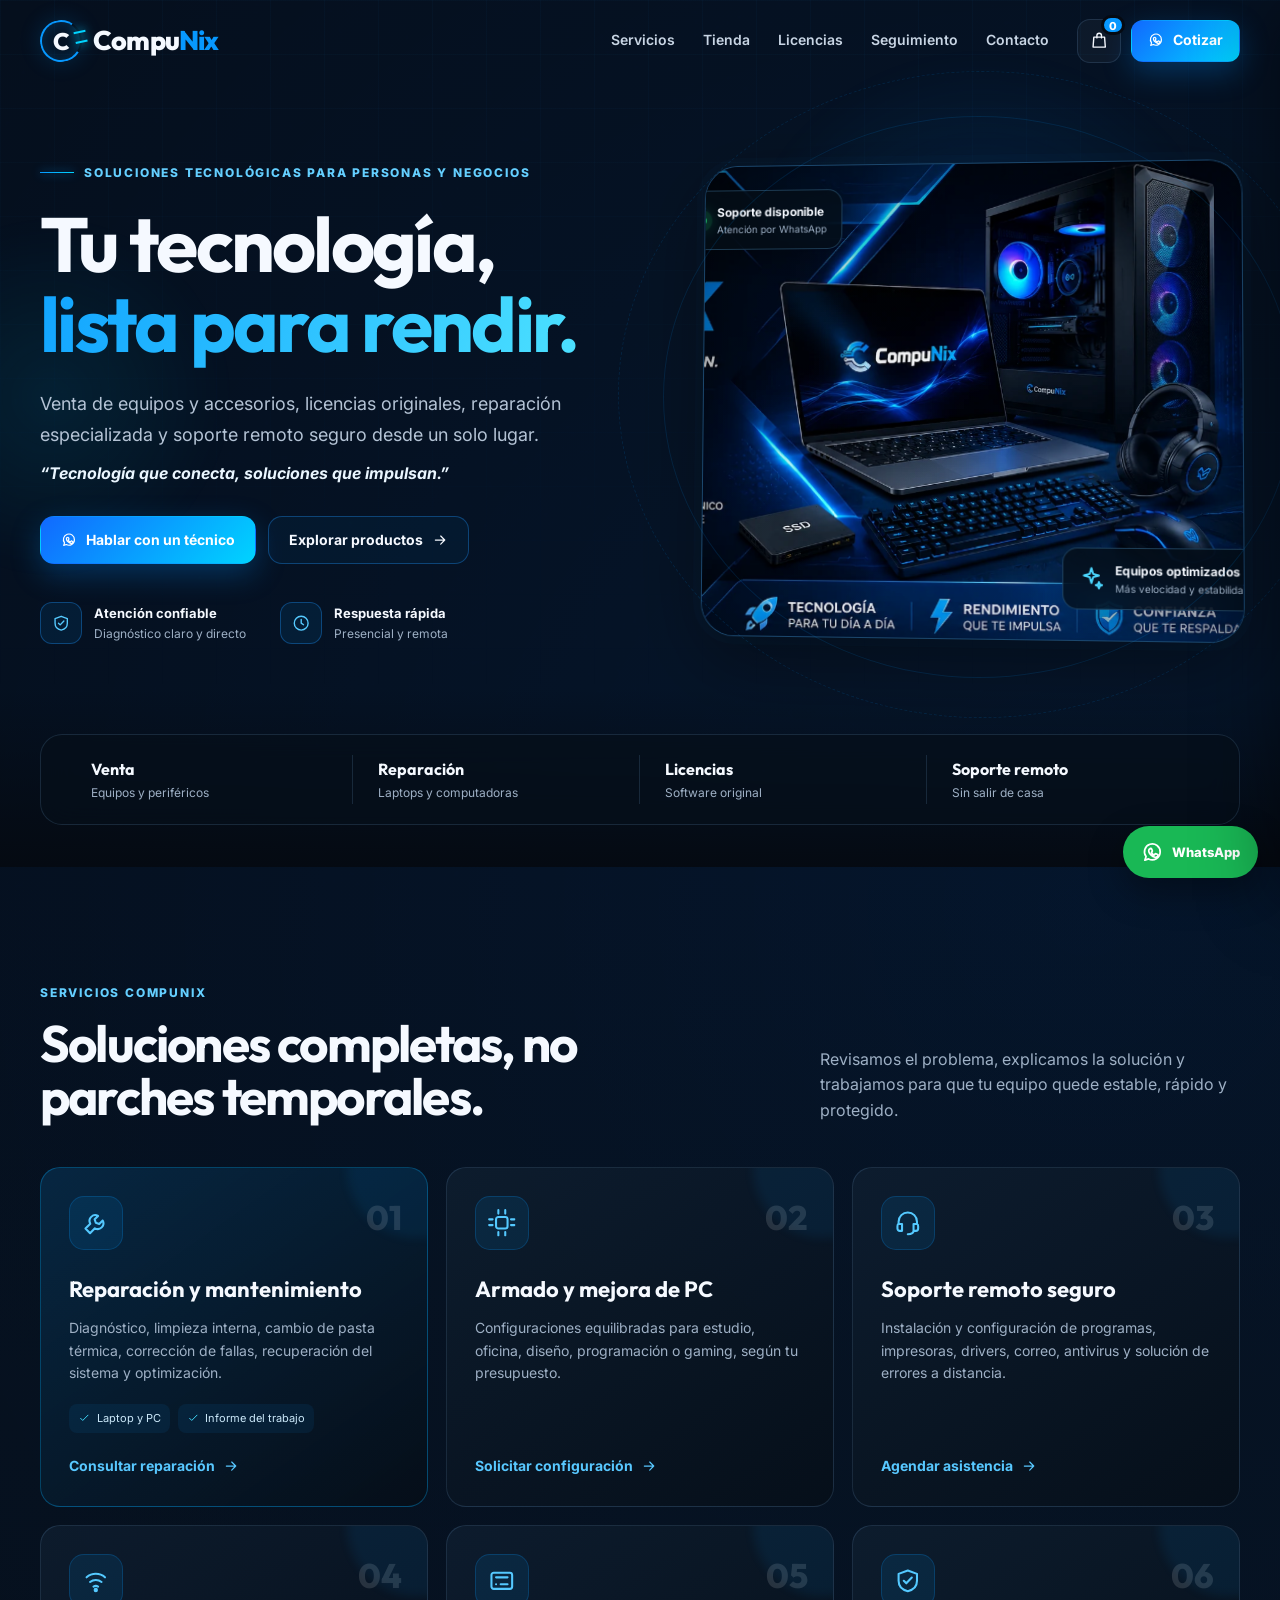
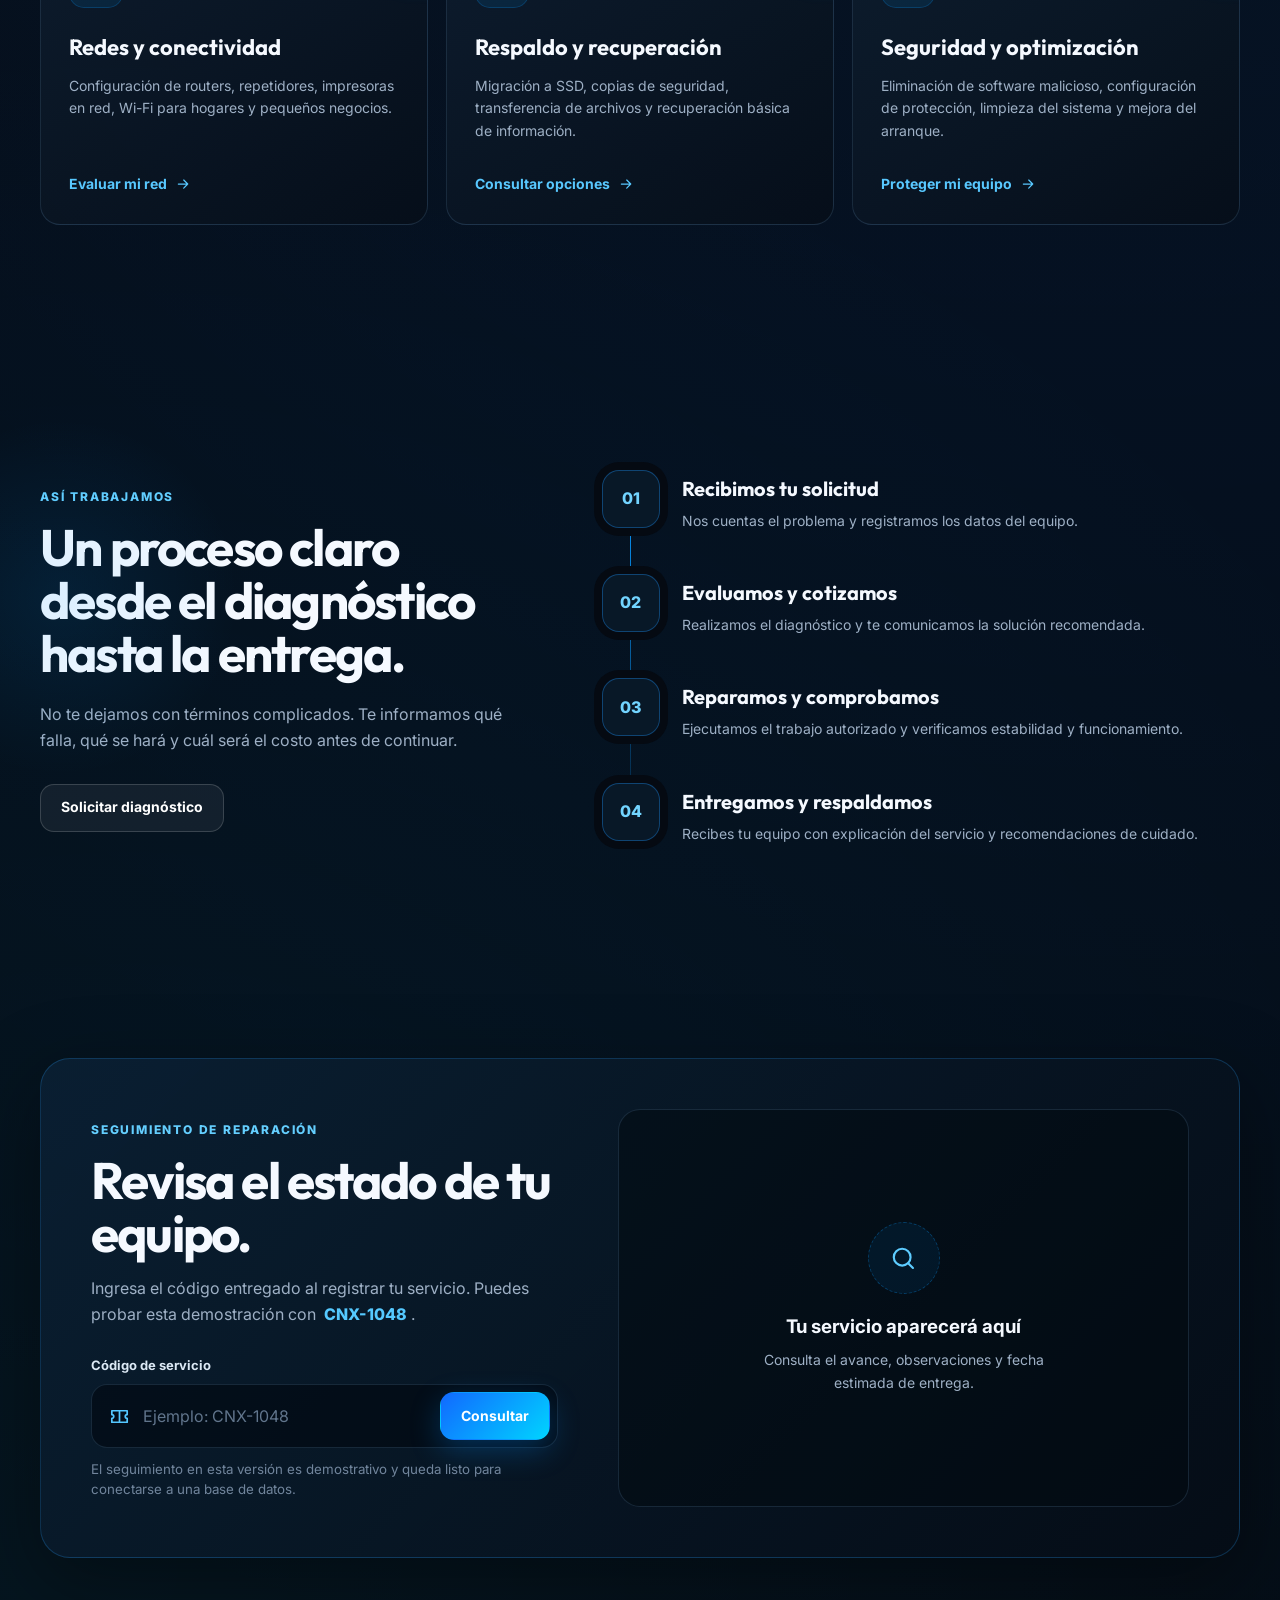
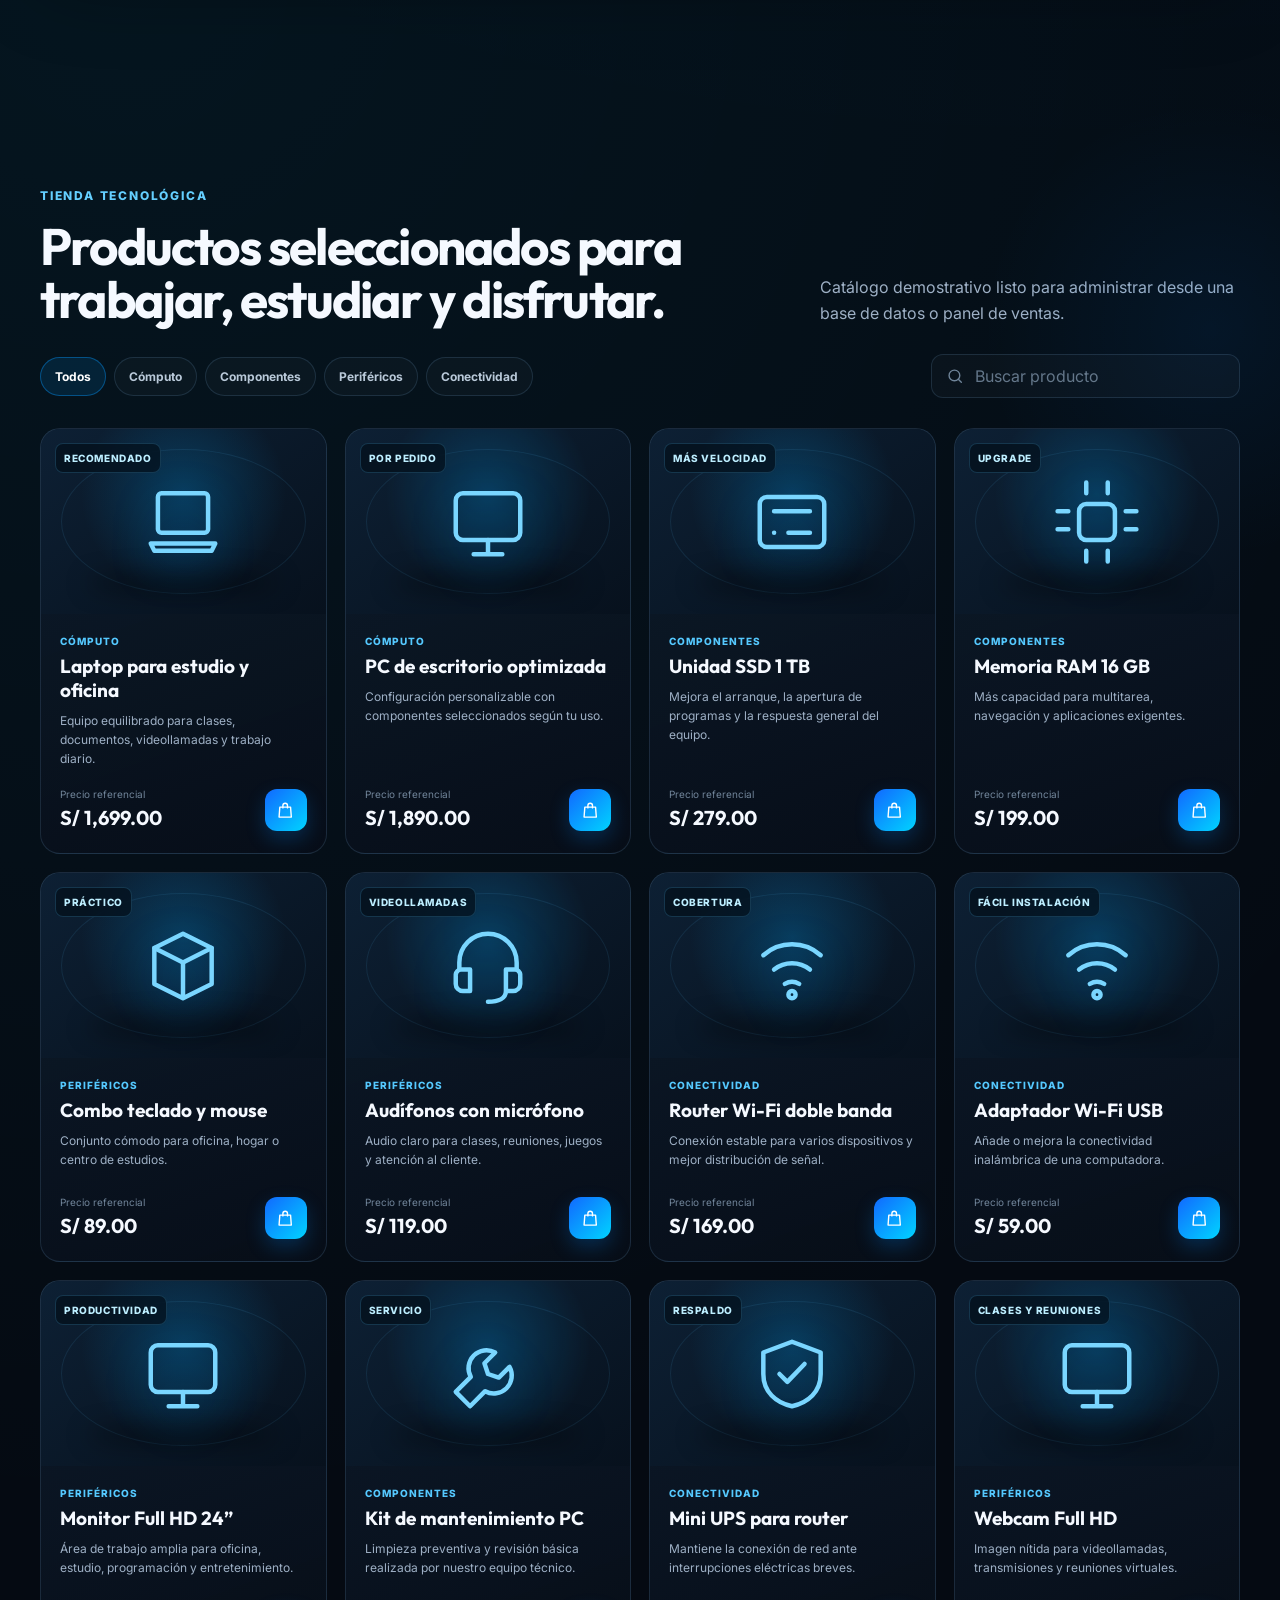
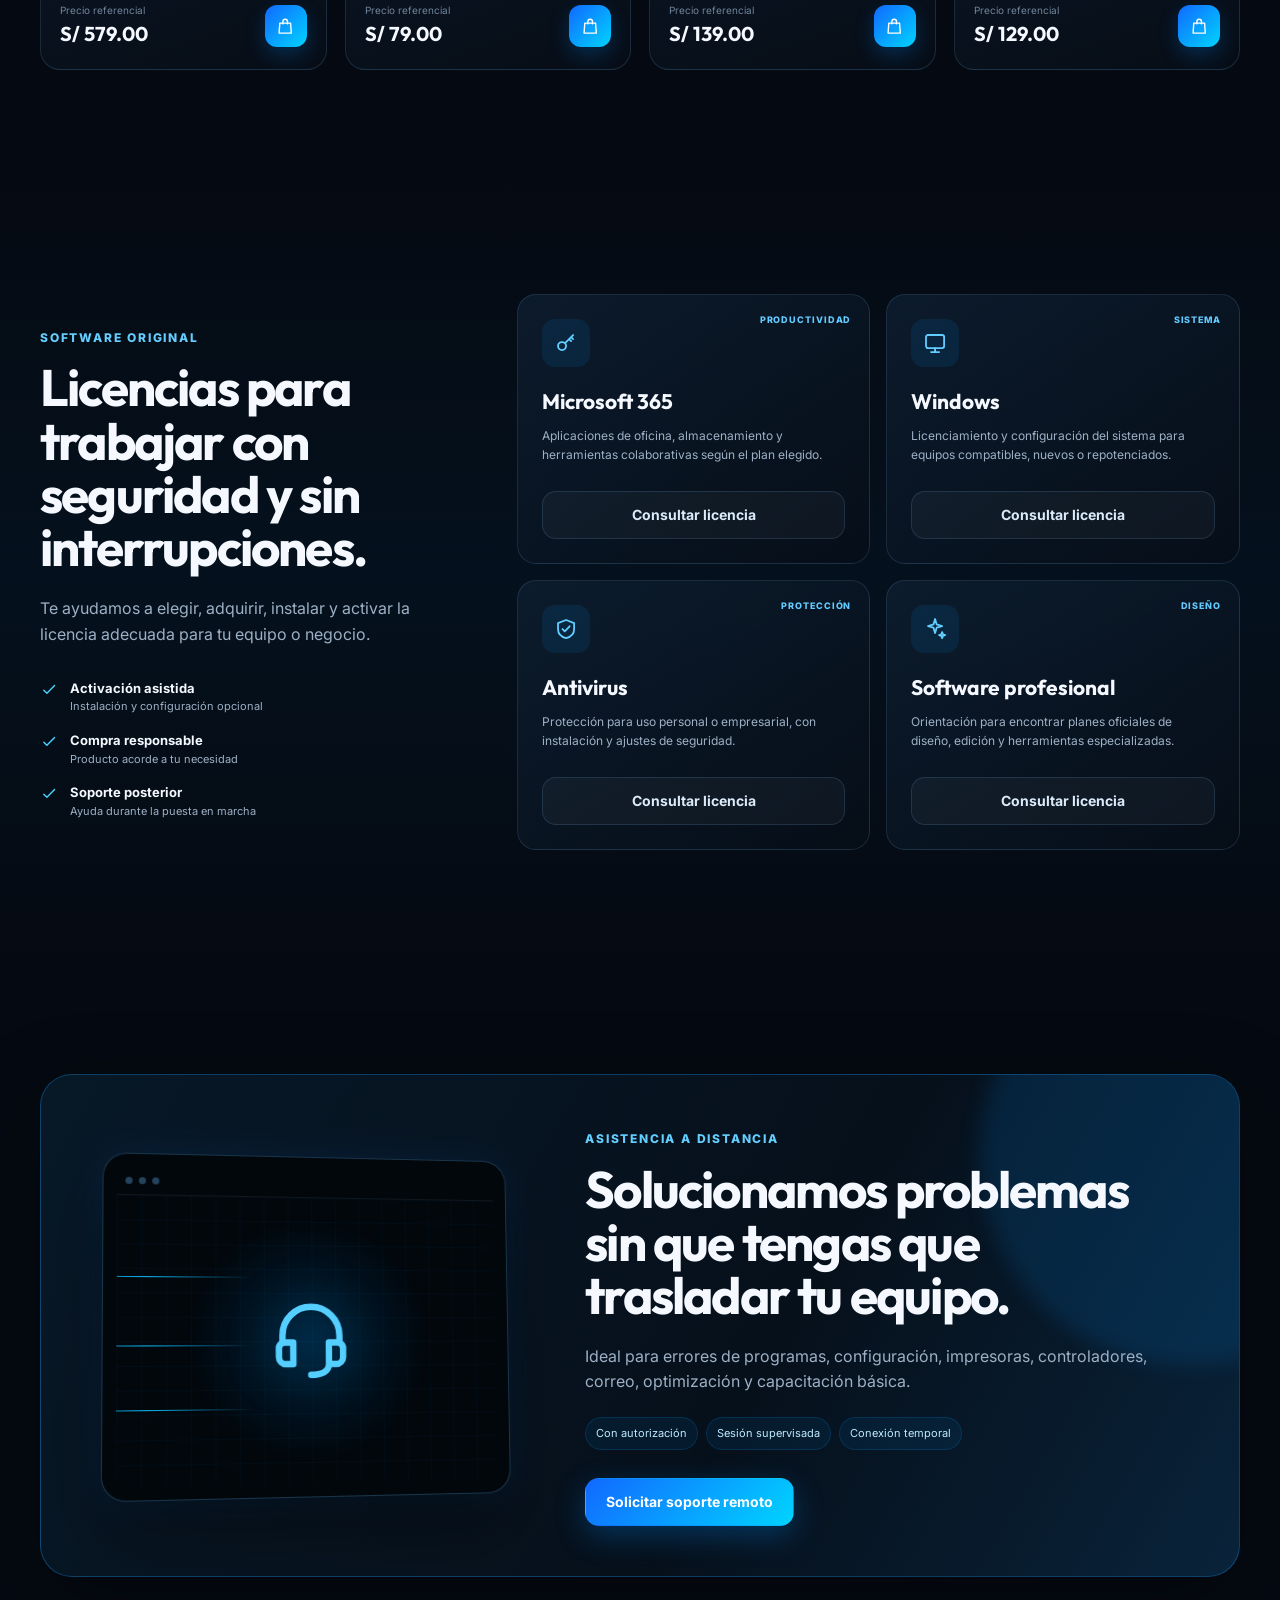
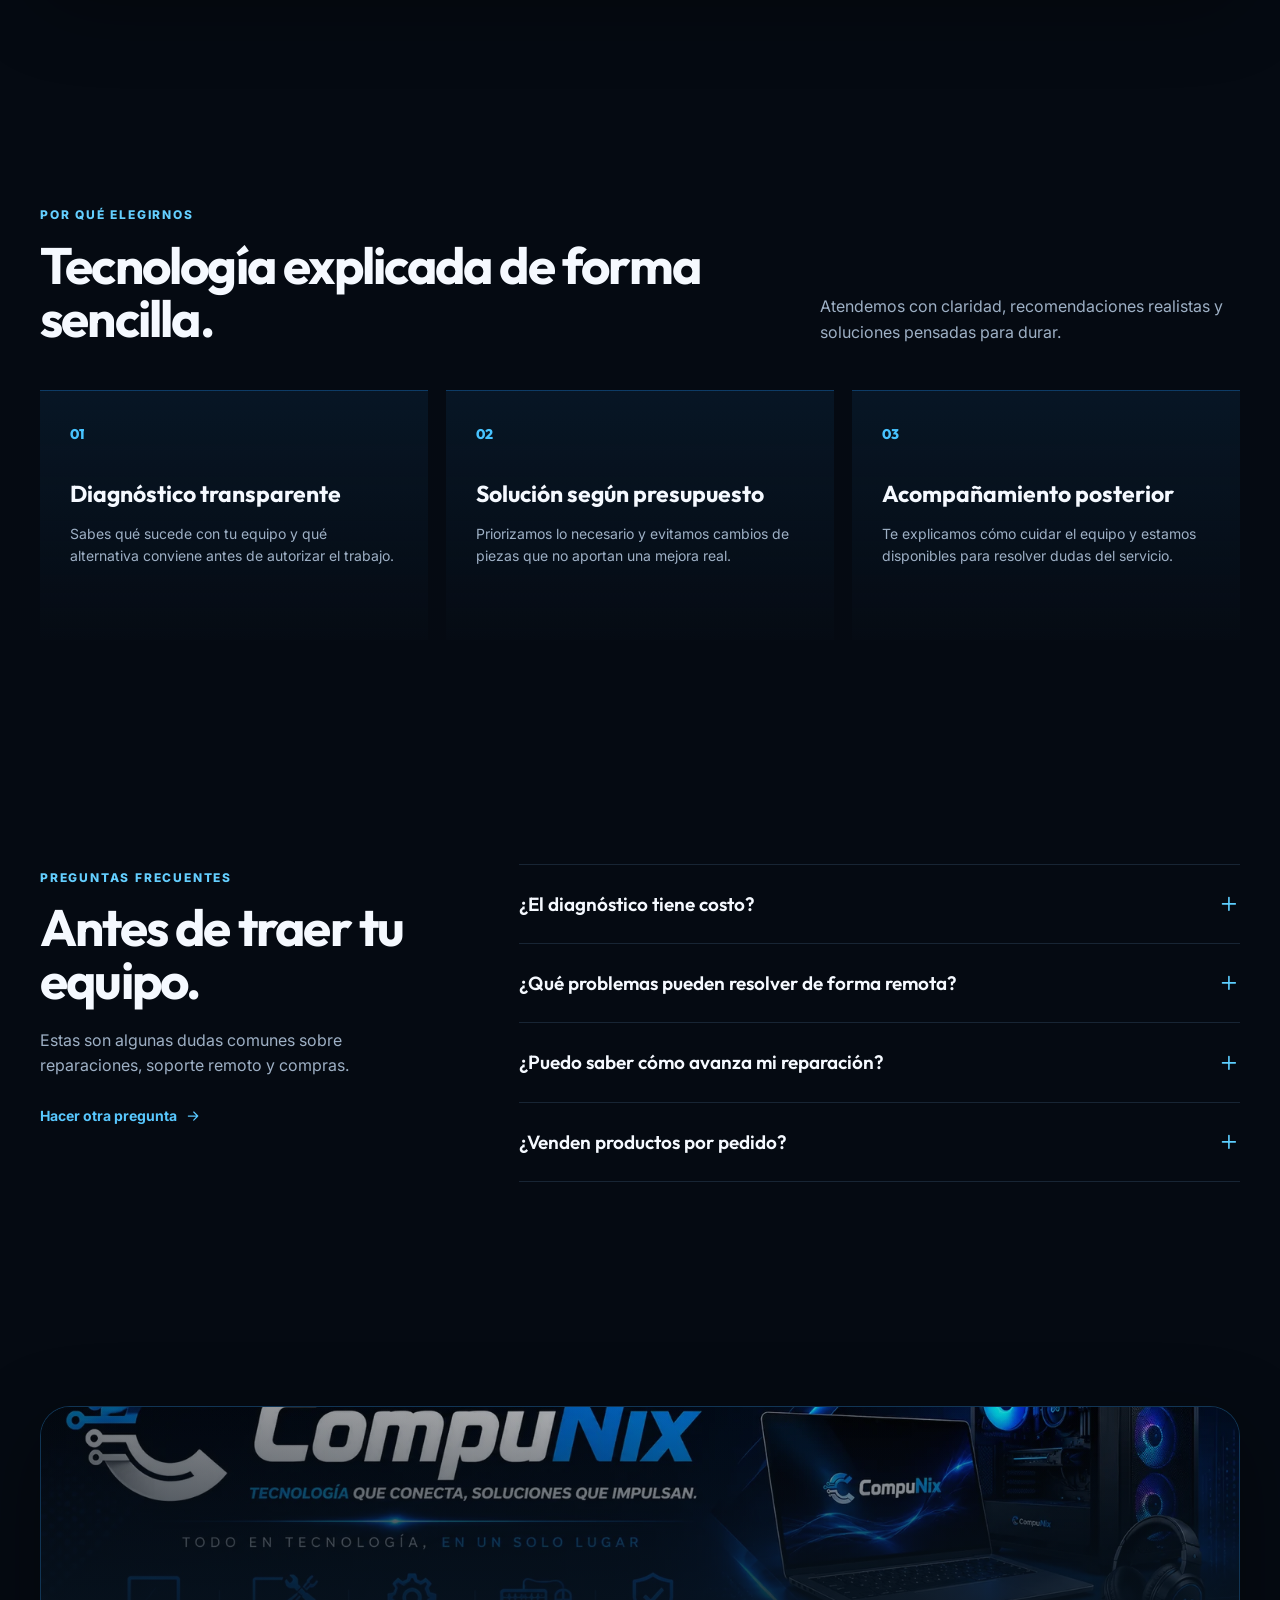
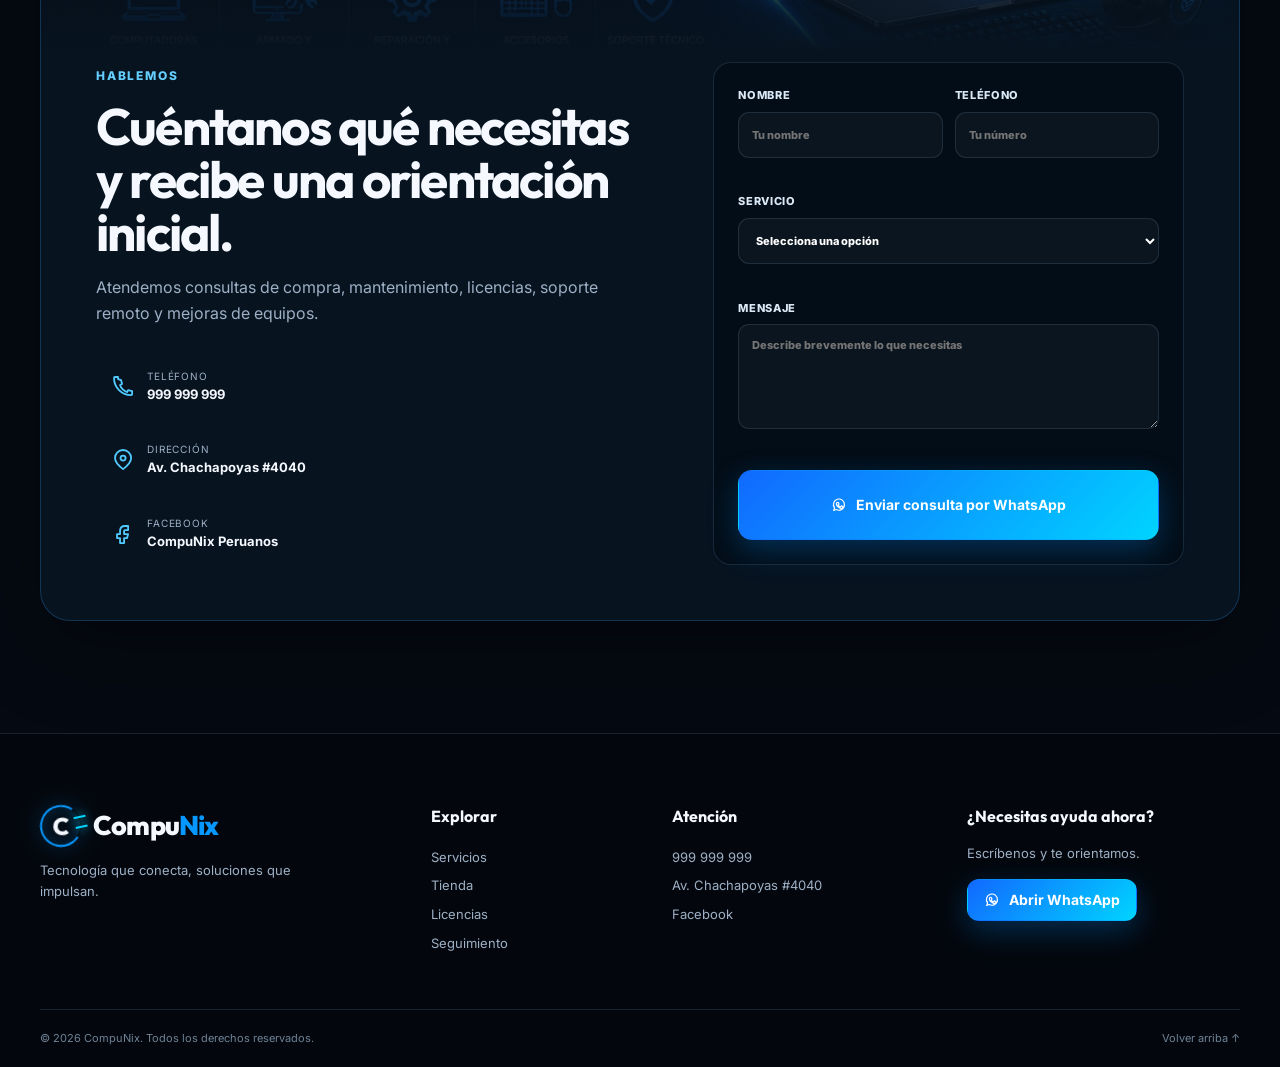
==== index.html @ 2cde10d6 "Add files via upload" ====
<!doctype html>
<html lang="es">
<head>
  <meta charset="utf-8">
  <meta name="viewport" content="width=device-width, initial-scale=1">
  <meta name="theme-color" content="#050b14">
  <meta name="description" content="CompuNix: venta de equipos, licencias originales, reparación, mantenimiento y soporte técnico remoto.">
  <title>CompuNix | Tecnología que conecta</title>
  <link rel="icon" type="image/png" href="assets/favicon.png">
  <link rel="preconnect" href="https://fonts.googleapis.com">
  <link rel="preconnect" href="https://fonts.gstatic.com" crossorigin>
  <link href="https://fonts.googleapis.com/css2?family=Inter:wght@400;500;600;700;800&family=Outfit:wght@500;600;700;800&display=swap" rel="stylesheet">
  <link rel="stylesheet" href="styles.css">
</head>
<body>
  <svg class="svg-sprite" aria-hidden="true">
    <symbol id="i-menu" viewBox="0 0 24 24"><path d="M4 7h16M4 12h16M4 17h16"/></symbol>
    <symbol id="i-x" viewBox="0 0 24 24"><path d="m6 6 12 12M18 6 6 18"/></symbol>
    <symbol id="i-arrow" viewBox="0 0 24 24"><path d="M5 12h14M13 6l6 6-6 6"/></symbol>
    <symbol id="i-chevron" viewBox="0 0 24 24"><path d="m9 18 6-6-6-6"/></symbol>
    <symbol id="i-check" viewBox="0 0 24 24"><path d="m5 12 4 4L19 6"/></symbol>
    <symbol id="i-whatsapp" viewBox="0 0 24 24"><path d="M20 11.5a8.2 8.2 0 0 1-12.1 7.2L4 20l1.3-3.8A8.2 8.2 0 1 1 20 11.5Z"/><path d="M9.2 8.5c.3-.7.6-.7.9-.7h.3c.2 0 .4 0 .6.5l.8 1.8c.1.3.1.5-.1.7l-.6.8c-.2.2-.2.4 0 .7.5.9 1.2 1.7 2.1 2.2.3.2.5.2.7 0l.9-1c.2-.3.5-.3.8-.2l1.7.8c.3.2.5.3.5.5 0 .2-.1 1.2-.8 1.8-.6.6-1.5.8-2.4.6-1.1-.3-2.5-.8-4-2.2-1.2-1.1-2.1-2.5-2.4-3.6-.4-1.4.1-2.2.5-2.7Z"/></symbol>
    <symbol id="i-facebook" viewBox="0 0 24 24"><path d="M14 8h3V4h-3c-3 0-5 2-5 5v3H6v4h3v5h4v-5h3l1-4h-4V9c0-.6.4-1 1-1Z"/></symbol>
    <symbol id="i-phone" viewBox="0 0 24 24"><path d="M7 3H4c-.6 0-1 .4-1 1 0 9.4 7.6 17 17 17 .6 0 1-.4 1-1v-3l-4-1-1 2c-3-.8-6.2-4-7-7l2-1-1-4-3-1Z"/></symbol>
    <symbol id="i-map" viewBox="0 0 24 24"><path d="M20 10c0 5-8 11-8 11S4 15 4 10a8 8 0 1 1 16 0Z"/><circle cx="12" cy="10" r="2.5"/></symbol>
    <symbol id="i-clock" viewBox="0 0 24 24"><circle cx="12" cy="12" r="9"/><path d="M12 7v5l3 2"/></symbol>
    <symbol id="i-search" viewBox="0 0 24 24"><circle cx="11" cy="11" r="7"/><path d="m20 20-4-4"/></symbol>
    <symbol id="i-bag" viewBox="0 0 24 24"><path d="M5 8h14l1 13H4L5 8Z"/><path d="M9 9V6a3 3 0 0 1 6 0v3"/></symbol>
    <symbol id="i-monitor" viewBox="0 0 24 24"><rect x="3" y="4" width="18" height="13" rx="2"/><path d="M8 21h8M12 17v4"/></symbol>
    <symbol id="i-laptop" viewBox="0 0 24 24"><rect x="5" y="4" width="14" height="11" rx="1"/><path d="M3 18h18l-1 2H4l-1-2Z"/></symbol>
    <symbol id="i-wrench" viewBox="0 0 24 24"><path d="M14 6a5 5 0 0 0-6.8 6.8L3 17l4 4 4.2-4.2A5 5 0 0 0 18 10l-3 3-3-1-1-3 3-3Z"/></symbol>
    <symbol id="i-cpu" viewBox="0 0 24 24"><rect x="7" y="7" width="10" height="10" rx="2"/><path d="M9 1v3M15 1v3M9 20v3M15 20v3M20 9h3M20 14h3M1 9h3M1 14h3"/></symbol>
    <symbol id="i-headset" viewBox="0 0 24 24"><path d="M4 13v-2a8 8 0 0 1 16 0v2"/><path d="M4 13h3v6H5a2 2 0 0 1-2-2v-2a2 2 0 0 1 1-2ZM20 13h-3v6h2a2 2 0 0 0 2-2v-2a2 2 0 0 0-1-2ZM17 19c0 2-2 3-5 3"/></symbol>
    <symbol id="i-wifi" viewBox="0 0 24 24"><path d="M4 9a12 12 0 0 1 16 0M7 13a8 8 0 0 1 10 0M10 17a4 4 0 0 1 4 0"/><circle cx="12" cy="20" r="1"/></symbol>
    <symbol id="i-shield" viewBox="0 0 24 24"><path d="M12 3 20 6v6c0 5-3.5 8-8 9-4.5-1-8-4-8-9V6l8-3Z"/><path d="m8.5 12 2.2 2.2 4.8-5"/></symbol>
    <symbol id="i-drive" viewBox="0 0 24 24"><rect x="3" y="5" width="18" height="14" rx="2"/><path d="M7 15h.01M11 15h6M7 9h10"/></symbol>
    <symbol id="i-key" viewBox="0 0 24 24"><circle cx="8" cy="15" r="4"/><path d="m11 12 8-8M15 8l2 2M17 6l2 2"/></symbol>
    <symbol id="i-box" viewBox="0 0 24 24"><path d="m4 7 8-4 8 4-8 4-8-4Z"/><path d="M4 7v10l8 4 8-4V7M12 11v10"/></symbol>
    <symbol id="i-ticket" viewBox="0 0 24 24"><path d="M4 6h16v4a2 2 0 0 0 0 4v4H4v-4a2 2 0 0 0 0-4V6Z"/><path d="M12 7v10"/></symbol>
    <symbol id="i-spark" viewBox="0 0 24 24"><path d="m12 2 1.6 5.4L19 9l-5.4 1.6L12 16l-1.6-5.4L5 9l5.4-1.6L12 2ZM19 15l.8 2.2L22 18l-2.2.8L19 21l-.8-2.2L16 18l2.2-.8L19 15Z"/></symbol>
    <symbol id="i-star" viewBox="0 0 24 24"><path d="m12 3 2.8 5.7 6.2.9-4.5 4.4 1.1 6.2-5.6-2.9-5.6 2.9 1.1-6.2L3 9.6l6.2-.9L12 3Z"/></symbol>
    <symbol id="i-plus" viewBox="0 0 24 24"><path d="M12 5v14M5 12h14"/></symbol>
    <symbol id="i-minus" viewBox="0 0 24 24"><path d="M5 12h14"/></symbol>
    <symbol id="i-trash" viewBox="0 0 24 24"><path d="M4 7h16M9 7V4h6v3M7 7l1 14h8l1-14M10 11v6M14 11v6"/></symbol>
    <symbol id="i-copy" viewBox="0 0 24 24"><rect x="8" y="8" width="12" height="12" rx="2"/><path d="M16 8V6a2 2 0 0 0-2-2H6a2 2 0 0 0-2 2v8a2 2 0 0 0 2 2h2"/></symbol>
  </svg>

  <div class="page-noise" aria-hidden="true"></div>

  <header class="site-header" id="top">
    <div class="container nav-wrap">
      <a class="brand" href="#inicio" aria-label="CompuNix, ir al inicio">
        <span class="brand-mark" aria-hidden="true"><span>C</span></span>
        <span class="brand-word">Compu<span>Nix</span></span>
      </a>

      <nav class="main-nav" id="mainNav" aria-label="Navegación principal">
        <a href="#servicios">Servicios</a>
        <a href="#tienda">Tienda</a>
        <a href="#licencias">Licencias</a>
        <a href="#seguimiento">Seguimiento</a>
        <a href="#contacto">Contacto</a>
      </nav>

      <div class="nav-actions">
        <button class="cart-button" id="openCart" type="button" aria-label="Abrir carrito">
          <svg class="icon"><use href="#i-bag"></use></svg>
          <span class="cart-count" id="cartCount">0</span>
        </button>
        <a class="btn btn-primary btn-small hide-mobile" href="https://wa.me/51999999999?text=Hola%20CompuNix%2C%20deseo%20una%20cotizaci%C3%B3n" target="_blank" rel="noopener">
          <svg class="icon"><use href="#i-whatsapp"></use></svg>
          Cotizar
        </a>
        <button class="menu-button" id="menuButton" type="button" aria-label="Abrir menú" aria-expanded="false">
          <svg class="icon menu-open"><use href="#i-menu"></use></svg>
          <svg class="icon menu-close"><use href="#i-x"></use></svg>
        </button>
      </div>
    </div>
  </header>

  <main>
    <section class="hero" id="inicio">
      <div class="hero-glow glow-one" aria-hidden="true"></div>
      <div class="hero-glow glow-two" aria-hidden="true"></div>
      <div class="container hero-grid">
        <div class="hero-content reveal">
          <div class="eyebrow"><span></span> Soluciones tecnológicas para personas y negocios</div>
          <h1>Tu tecnología, <span>lista para rendir.</span></h1>
          <p class="hero-lead">Venta de equipos y accesorios, licencias originales, reparación especializada y soporte remoto seguro desde un solo lugar.</p>
          <p class="slogan">“Tecnología que conecta, soluciones que impulsan.”</p>
          <div class="hero-actions">
            <a class="btn btn-primary" href="https://wa.me/51999999999?text=Hola%20CompuNix%2C%20necesito%20ayuda%20con%20mi%20equipo" target="_blank" rel="noopener">
              <svg class="icon"><use href="#i-whatsapp"></use></svg>
              Hablar con un técnico
            </a>
            <a class="btn btn-ghost" href="#tienda">Explorar productos <svg class="icon"><use href="#i-arrow"></use></svg></a>
          </div>
          <div class="hero-proof">
            <div class="proof-item">
              <span class="proof-icon"><svg class="icon"><use href="#i-shield"></use></svg></span>
              <div><strong>Atención confiable</strong><small>Diagnóstico claro y directo</small></div>
            </div>
            <div class="proof-item">
              <span class="proof-icon"><svg class="icon"><use href="#i-clock"></use></svg></span>
              <div><strong>Respuesta rápida</strong><small>Presencial y remota</small></div>
            </div>
          </div>
        </div>

        <div class="hero-visual reveal delay-1">
          <div class="visual-frame">
            <img src="assets/hero-tech.webp" alt="Laptop, computadora gamer y periféricos de CompuNix">
            <div class="visual-overlay"></div>
            <div class="status-card status-top">
              <span class="pulse-dot"></span>
              <div><strong>Soporte disponible</strong><small>Atención por WhatsApp</small></div>
            </div>
            <div class="status-card status-bottom">
              <svg class="icon"><use href="#i-spark"></use></svg>
              <div><strong>Equipos optimizados</strong><small>Más velocidad y estabilidad</small></div>
            </div>
          </div>
          <div class="orbit orbit-one"></div>
          <div class="orbit orbit-two"></div>
        </div>
      </div>

      <div class="container trust-strip reveal delay-2">
        <div><strong>Venta</strong><span>Equipos y periféricos</span></div>
        <div><strong>Reparación</strong><span>Laptops y computadoras</span></div>
        <div><strong>Licencias</strong><span>Software original</span></div>
        <div><strong>Soporte remoto</strong><span>Sin salir de casa</span></div>
      </div>
    </section>

    <section class="section services" id="servicios">
      <div class="container">
        <div class="section-heading reveal">
          <div>
            <span class="section-kicker">Servicios CompuNix</span>
            <h2>Soluciones completas, no parches temporales.</h2>
          </div>
          <p>Revisamos el problema, explicamos la solución y trabajamos para que tu equipo quede estable, rápido y protegido.</p>
        </div>

        <div class="service-grid">
          <article class="service-card featured reveal">
            <div class="service-icon"><svg class="icon"><use href="#i-wrench"></use></svg></div>
            <span class="service-number">01</span>
            <h3>Reparación y mantenimiento</h3>
            <p>Diagnóstico, limpieza interna, cambio de pasta térmica, corrección de fallas, recuperación del sistema y optimización.</p>
            <ul class="mini-list">
              <li><svg class="icon"><use href="#i-check"></use></svg> Laptop y PC</li>
              <li><svg class="icon"><use href="#i-check"></use></svg> Informe del trabajo</li>
            </ul>
            <a href="#seguimiento" class="text-link">Consultar reparación <svg class="icon"><use href="#i-arrow"></use></svg></a>
          </article>

          <article class="service-card reveal delay-1">
            <div class="service-icon"><svg class="icon"><use href="#i-cpu"></use></svg></div>
            <span class="service-number">02</span>
            <h3>Armado y mejora de PC</h3>
            <p>Configuraciones equilibradas para estudio, oficina, diseño, programación o gaming, según tu presupuesto.</p>
            <a href="https://wa.me/51999999999?text=Hola%20CompuNix%2C%20quiero%20cotizar%20una%20PC" target="_blank" rel="noopener" class="text-link">Solicitar configuración <svg class="icon"><use href="#i-arrow"></use></svg></a>
          </article>

          <article class="service-card reveal delay-2">
            <div class="service-icon"><svg class="icon"><use href="#i-headset"></use></svg></div>
            <span class="service-number">03</span>
            <h3>Soporte remoto seguro</h3>
            <p>Instalación y configuración de programas, impresoras, drivers, correo, antivirus y solución de errores a distancia.</p>
            <button class="text-link button-link" type="button" data-open-support>Agendar asistencia <svg class="icon"><use href="#i-arrow"></use></svg></button>
          </article>

          <article class="service-card reveal">
            <div class="service-icon"><svg class="icon"><use href="#i-wifi"></use></svg></div>
            <span class="service-number">04</span>
            <h3>Redes y conectividad</h3>
            <p>Configuración de routers, repetidores, impresoras en red, Wi-Fi para hogares y pequeños negocios.</p>
            <a href="https://wa.me/51999999999?text=Hola%20CompuNix%2C%20necesito%20ayuda%20con%20mi%20red%20Wi-Fi" target="_blank" rel="noopener" class="text-link">Evaluar mi red <svg class="icon"><use href="#i-arrow"></use></svg></a>
          </article>

          <article class="service-card reveal delay-1">
            <div class="service-icon"><svg class="icon"><use href="#i-drive"></use></svg></div>
            <span class="service-number">05</span>
            <h3>Respaldo y recuperación</h3>
            <p>Migración a SSD, copias de seguridad, transferencia de archivos y recuperación básica de información.</p>
            <a href="https://wa.me/51999999999?text=Hola%20CompuNix%2C%20necesito%20recuperar%20o%20respaldar%20mis%20archivos" target="_blank" rel="noopener" class="text-link">Consultar opciones <svg class="icon"><use href="#i-arrow"></use></svg></a>
          </article>

          <article class="service-card reveal delay-2">
            <div class="service-icon"><svg class="icon"><use href="#i-shield"></use></svg></div>
            <span class="service-number">06</span>
            <h3>Seguridad y optimización</h3>
            <p>Eliminación de software malicioso, configuración de protección, limpieza del sistema y mejora del arranque.</p>
            <a href="https://wa.me/51999999999?text=Hola%20CompuNix%2C%20quiero%20optimizar%20y%20proteger%20mi%20equipo" target="_blank" rel="noopener" class="text-link">Proteger mi equipo <svg class="icon"><use href="#i-arrow"></use></svg></a>
          </article>
        </div>
      </div>
    </section>

    <section class="section process-section">
      <div class="container process-grid">
        <div class="process-copy reveal">
          <span class="section-kicker">Así trabajamos</span>
          <h2>Un proceso claro desde el diagnóstico hasta la entrega.</h2>
          <p>No te dejamos con términos complicados. Te informamos qué falla, qué se hará y cuál será el costo antes de continuar.</p>
          <a class="btn btn-secondary" href="https://wa.me/51999999999?text=Hola%20CompuNix%2C%20quiero%20llevar%20mi%20equipo%20a%20revisi%C3%B3n" target="_blank" rel="noopener">Solicitar diagnóstico</a>
        </div>
        <div class="process-steps">
          <article class="process-step reveal">
            <span>01</span><div><h3>Recibimos tu solicitud</h3><p>Nos cuentas el problema y registramos los datos del equipo.</p></div>
          </article>
          <article class="process-step reveal delay-1">
            <span>02</span><div><h3>Evaluamos y cotizamos</h3><p>Realizamos el diagnóstico y te comunicamos la solución recomendada.</p></div>
          </article>
          <article class="process-step reveal delay-2">
            <span>03</span><div><h3>Reparamos y comprobamos</h3><p>Ejecutamos el trabajo autorizado y verificamos estabilidad y funcionamiento.</p></div>
          </article>
          <article class="process-step reveal delay-3">
            <span>04</span><div><h3>Entregamos y respaldamos</h3><p>Recibes tu equipo con explicación del servicio y recomendaciones de cuidado.</p></div>
          </article>
        </div>
      </div>
    </section>

    <section class="section tracking-section" id="seguimiento">
      <div class="container tracking-shell reveal">
        <div class="tracking-copy">
          <span class="section-kicker">Seguimiento de reparación</span>
          <h2>Revisa el estado de tu equipo.</h2>
          <p>Ingresa el código entregado al registrar tu servicio. Puedes probar esta demostración con <button class="demo-code" type="button" data-demo-code="CNX-1048">CNX-1048</button>.</p>
          <form class="tracking-form" id="trackingForm">
            <label for="trackingCode">Código de servicio</label>
            <div class="tracking-input-wrap">
              <svg class="icon"><use href="#i-ticket"></use></svg>
              <input id="trackingCode" name="trackingCode" type="text" placeholder="Ejemplo: CNX-1048" autocomplete="off" maxlength="20" required>
              <button class="btn btn-primary" type="submit">Consultar</button>
            </div>
          </form>
          <small class="form-note">El seguimiento en esta versión es demostrativo y queda listo para conectarse a una base de datos.</small>
        </div>
        <div class="tracking-result" id="trackingResult" aria-live="polite">
          <div class="tracking-placeholder">
            <span><svg class="icon"><use href="#i-search"></use></svg></span>
            <h3>Tu servicio aparecerá aquí</h3>
            <p>Consulta el avance, observaciones y fecha estimada de entrega.</p>
          </div>
        </div>
      </div>
    </section>

    <section class="section store-section" id="tienda">
      <div class="container">
        <div class="section-heading store-heading reveal">
          <div>
            <span class="section-kicker">Tienda tecnológica</span>
            <h2>Productos seleccionados para trabajar, estudiar y disfrutar.</h2>
          </div>
          <p>Catálogo demostrativo listo para administrar desde una base de datos o panel de ventas.</p>
        </div>

        <div class="store-toolbar reveal">
          <div class="filter-pills" id="productFilters" aria-label="Filtrar productos">
            <button class="filter-pill active" type="button" data-filter="all">Todos</button>
            <button class="filter-pill" type="button" data-filter="computo">Cómputo</button>
            <button class="filter-pill" type="button" data-filter="componentes">Componentes</button>
            <button class="filter-pill" type="button" data-filter="perifericos">Periféricos</button>
            <button class="filter-pill" type="button" data-filter="conectividad">Conectividad</button>
          </div>
          <label class="store-search" for="productSearch">
            <svg class="icon"><use href="#i-search"></use></svg>
            <input type="search" id="productSearch" placeholder="Buscar producto">
          </label>
        </div>

        <div class="product-grid" id="productGrid"></div>
        <div class="empty-products" id="emptyProducts" hidden>
          <svg class="icon"><use href="#i-search"></use></svg>
          <h3>No encontramos productos</h3>
          <p>Prueba con otro término o selecciona otra categoría.</p>
        </div>
      </div>
    </section>

    <section class="section licenses-section" id="licencias">
      <div class="container">
        <div class="licenses-layout">
          <div class="licenses-copy reveal">
            <span class="section-kicker">Software original</span>
            <h2>Licencias para trabajar con seguridad y sin interrupciones.</h2>
            <p>Te ayudamos a elegir, adquirir, instalar y activar la licencia adecuada para tu equipo o negocio.</p>
            <div class="license-benefits">
              <div><svg class="icon"><use href="#i-check"></use></svg><span><strong>Activación asistida</strong><small>Instalación y configuración opcional</small></span></div>
              <div><svg class="icon"><use href="#i-check"></use></svg><span><strong>Compra responsable</strong><small>Producto acorde a tu necesidad</small></span></div>
              <div><svg class="icon"><use href="#i-check"></use></svg><span><strong>Soporte posterior</strong><small>Ayuda durante la puesta en marcha</small></span></div>
            </div>
          </div>
          <div class="license-grid">
            <article class="license-card reveal">
              <span class="license-badge">Productividad</span>
              <div class="license-icon"><svg class="icon"><use href="#i-key"></use></svg></div>
              <h3>Microsoft 365</h3>
              <p>Aplicaciones de oficina, almacenamiento y herramientas colaborativas según el plan elegido.</p>
              <button type="button" class="btn btn-card" data-license="Microsoft 365">Consultar licencia</button>
            </article>
            <article class="license-card reveal delay-1">
              <span class="license-badge">Sistema</span>
              <div class="license-icon"><svg class="icon"><use href="#i-monitor"></use></svg></div>
              <h3>Windows</h3>
              <p>Licenciamiento y configuración del sistema para equipos compatibles, nuevos o repotenciados.</p>
              <button type="button" class="btn btn-card" data-license="Windows">Consultar licencia</button>
            </article>
            <article class="license-card reveal delay-2">
              <span class="license-badge">Protección</span>
              <div class="license-icon"><svg class="icon"><use href="#i-shield"></use></svg></div>
              <h3>Antivirus</h3>
              <p>Protección para uso personal o empresarial, con instalación y ajustes de seguridad.</p>
              <button type="button" class="btn btn-card" data-license="Antivirus">Consultar licencia</button>
            </article>
            <article class="license-card reveal delay-3">
              <span class="license-badge">Diseño</span>
              <div class="license-icon"><svg class="icon"><use href="#i-spark"></use></svg></div>
              <h3>Software profesional</h3>
              <p>Orientación para encontrar planes oficiales de diseño, edición y herramientas especializadas.</p>
              <button type="button" class="btn btn-card" data-license="Software profesional">Consultar licencia</button>
            </article>
          </div>
        </div>
      </div>
    </section>

    <section class="section remote-section">
      <div class="container remote-card reveal">
        <div class="remote-visual" aria-hidden="true">
          <div class="remote-screen">
            <div class="screen-bar"><span></span><span></span><span></span></div>
            <div class="screen-content">
              <svg class="icon"><use href="#i-headset"></use></svg>
              <div class="signal-lines"><i></i><i></i><i></i></div>
            </div>
          </div>
        </div>
        <div class="remote-copy">
          <span class="section-kicker">Asistencia a distancia</span>
          <h2>Solucionamos problemas sin que tengas que trasladar tu equipo.</h2>
          <p>Ideal para errores de programas, configuración, impresoras, controladores, correo, optimización y capacitación básica.</p>
          <div class="remote-tags"><span>Con autorización</span><span>Sesión supervisada</span><span>Conexión temporal</span></div>
          <button class="btn btn-primary" type="button" data-open-support>Solicitar soporte remoto</button>
        </div>
      </div>
    </section>

    <section class="section reviews-section">
      <div class="container">
        <div class="section-heading reveal">
          <div>
            <span class="section-kicker">Por qué elegirnos</span>
            <h2>Tecnología explicada de forma sencilla.</h2>
          </div>
          <p>Atendemos con claridad, recomendaciones realistas y soluciones pensadas para durar.</p>
        </div>
        <div class="value-grid">
          <article class="value-card reveal"><span>01</span><h3>Diagnóstico transparente</h3><p>Sabes qué sucede con tu equipo y qué alternativa conviene antes de autorizar el trabajo.</p></article>
          <article class="value-card reveal delay-1"><span>02</span><h3>Solución según presupuesto</h3><p>Priorizamos lo necesario y evitamos cambios de piezas que no aportan una mejora real.</p></article>
          <article class="value-card reveal delay-2"><span>03</span><h3>Acompañamiento posterior</h3><p>Te explicamos cómo cuidar el equipo y estamos disponibles para resolver dudas del servicio.</p></article>
        </div>
      </div>
    </section>

    <section class="section faq-section">
      <div class="container faq-layout">
        <div class="faq-intro reveal">
          <span class="section-kicker">Preguntas frecuentes</span>
          <h2>Antes de traer tu equipo.</h2>
          <p>Estas son algunas dudas comunes sobre reparaciones, soporte remoto y compras.</p>
          <a class="text-link" href="https://wa.me/51999999999?text=Hola%20CompuNix%2C%20tengo%20una%20consulta" target="_blank" rel="noopener">Hacer otra pregunta <svg class="icon"><use href="#i-arrow"></use></svg></a>
        </div>
        <div class="faq-list" id="faqList">
          <article class="faq-item reveal">
            <button type="button" aria-expanded="false"><span>¿El diagnóstico tiene costo?</span><svg class="icon"><use href="#i-plus"></use></svg></button>
            <div class="faq-answer"><p>El costo depende del tipo de revisión y del equipo. Antes de recibirlo te indicamos las condiciones por WhatsApp.</p></div>
          </article>
          <article class="faq-item reveal delay-1">
            <button type="button" aria-expanded="false"><span>¿Qué problemas pueden resolver de forma remota?</span><svg class="icon"><use href="#i-plus"></use></svg></button>
            <div class="faq-answer"><p>Configuración de programas, impresoras, correo, controladores, errores de Windows, optimización y otras fallas que no requieran intervenir físicamente el equipo.</p></div>
          </article>
          <article class="faq-item reveal delay-2">
            <button type="button" aria-expanded="false"><span>¿Puedo saber cómo avanza mi reparación?</span><svg class="icon"><use href="#i-plus"></use></svg></button>
            <div class="faq-answer"><p>Sí. Con tu código de servicio puedes consultar la etapa del trabajo. La página incluye una demostración lista para conectarse al sistema real.</p></div>
          </article>
          <article class="faq-item reveal delay-3">
            <button type="button" aria-expanded="false"><span>¿Venden productos por pedido?</span><svg class="icon"><use href="#i-plus"></use></svg></button>
            <div class="faq-answer"><p>Sí. Puedes enviar tu lista o indicar para qué necesitas el equipo y recibir una propuesta por WhatsApp.</p></div>
          </article>
        </div>
      </div>
    </section>

    <section class="section contact-section" id="contacto">
      <div class="container contact-shell reveal">
        <div class="contact-banner">
          <img src="assets/brand-banner.webp" alt="Identidad visual de CompuNix">
          <div class="contact-banner-overlay"></div>
        </div>
        <div class="contact-content">
          <div class="contact-copy">
            <span class="section-kicker">Hablemos</span>
            <h2>Cuéntanos qué necesitas y recibe una orientación inicial.</h2>
            <p>Atendemos consultas de compra, mantenimiento, licencias, soporte remoto y mejoras de equipos.</p>
            <div class="contact-data">
              <a href="tel:+51999999999"><svg class="icon"><use href="#i-phone"></use></svg><span><small>Teléfono</small><strong>999 999 999</strong></span></a>
              <a href="https://maps.google.com/?q=Av.%20Chachapoyas%20%234040" target="_blank" rel="noopener"><svg class="icon"><use href="#i-map"></use></svg><span><small>Dirección</small><strong>Av. Chachapoyas #4040</strong></span></a>
              <a href="https://www.facebook.com/compunixperuanos/" target="_blank" rel="noopener"><svg class="icon"><use href="#i-facebook"></use></svg><span><small>Facebook</small><strong>CompuNix Peruanos</strong></span></a>
            </div>
          </div>
          <form class="contact-form" id="contactForm">
            <div class="field-row">
              <label>Nombre<input type="text" name="name" placeholder="Tu nombre" required></label>
              <label>Teléfono<input type="tel" name="phone" placeholder="Tu número" required></label>
            </div>
            <label>Servicio
              <select name="service" required>
                <option value="">Selecciona una opción</option>
                <option>Reparación o mantenimiento</option>
                <option>Compra de equipo o accesorio</option>
                <option>Licencia de software</option>
                <option>Soporte remoto</option>
                <option>Redes y conectividad</option>
                <option>Otro servicio</option>
              </select>
            </label>
            <label>Mensaje<textarea name="message" rows="4" placeholder="Describe brevemente lo que necesitas" required></textarea></label>
            <button class="btn btn-primary btn-full" type="submit"><svg class="icon"><use href="#i-whatsapp"></use></svg> Enviar consulta por WhatsApp</button>
          </form>
        </div>
      </div>
    </section>
  </main>

  <footer class="site-footer">
    <div class="container footer-grid">
      <div class="footer-brand">
        <a class="brand" href="#top"><span class="brand-mark"><span>C</span></span><span class="brand-word">Compu<span>Nix</span></span></a>
        <p>Tecnología que conecta, soluciones que impulsan.</p>
      </div>
      <div class="footer-links"><strong>Explorar</strong><a href="#servicios">Servicios</a><a href="#tienda">Tienda</a><a href="#licencias">Licencias</a><a href="#seguimiento">Seguimiento</a></div>
      <div class="footer-links"><strong>Atención</strong><a href="tel:+51999999999">999 999 999</a><a href="https://maps.google.com/?q=Av.%20Chachapoyas%20%234040" target="_blank" rel="noopener">Av. Chachapoyas #4040</a><a href="https://www.facebook.com/compunixperuanos/" target="_blank" rel="noopener">Facebook</a></div>
      <div class="footer-cta"><strong>¿Necesitas ayuda ahora?</strong><p>Escríbenos y te orientamos.</p><a class="btn btn-primary btn-small" href="https://wa.me/51999999999" target="_blank" rel="noopener"><svg class="icon"><use href="#i-whatsapp"></use></svg> Abrir WhatsApp</a></div>
    </div>
    <div class="container footer-bottom"><span>© <span id="currentYear"></span> CompuNix. Todos los derechos reservados.</span><a href="#top">Volver arriba ↑</a></div>
  </footer>

  <a class="floating-whatsapp" href="https://wa.me/51999999999?text=Hola%20CompuNix" target="_blank" rel="noopener" aria-label="Contactar por WhatsApp">
    <svg class="icon"><use href="#i-whatsapp"></use></svg><span>WhatsApp</span>
  </a>

  <div class="drawer-overlay" id="drawerOverlay"></div>
  <aside class="cart-drawer" id="cartDrawer" aria-hidden="true" aria-label="Carrito de compras">
    <div class="drawer-header">
      <div><span>Tu pedido</span><h2>Carrito</h2></div>
      <button type="button" id="closeCart" aria-label="Cerrar carrito"><svg class="icon"><use href="#i-x"></use></svg></button>
    </div>
    <div class="cart-items" id="cartItems"></div>
    <div class="empty-cart" id="emptyCart"><span><svg class="icon"><use href="#i-bag"></use></svg></span><h3>Tu carrito está vacío</h3><p>Agrega productos y envía el pedido por WhatsApp.</p></div>
    <div class="cart-footer" id="cartFooter" hidden>
      <div class="cart-total"><span>Total referencial</span><strong id="cartTotal">S/ 0.00</strong></div>
      <button class="btn btn-primary btn-full" type="button" id="sendCart"><svg class="icon"><use href="#i-whatsapp"></use></svg> Pedir por WhatsApp</button>
      <small>Los precios y la disponibilidad se confirman antes de la compra.</small>
    </div>
  </aside>

  <div class="modal" id="supportModal" aria-hidden="true" role="dialog" aria-modal="true" aria-labelledby="supportTitle">
    <div class="modal-backdrop" data-close-support></div>
    <div class="modal-panel">
      <button class="modal-close" type="button" data-close-support aria-label="Cerrar"><svg class="icon"><use href="#i-x"></use></svg></button>
      <div class="modal-icon"><svg class="icon"><use href="#i-headset"></use></svg></div>
      <span class="section-kicker">Soporte remoto</span>
      <h2 id="supportTitle">Solicita una sesión de asistencia.</h2>
      <p>Completa los datos y abriremos WhatsApp con tu solicitud lista para enviar.</p>
      <form id="supportForm">
        <label>Nombre<input type="text" name="name" placeholder="Tu nombre" required></label>
        <label>Tipo de ayuda
          <select name="service" required>
            <option value="">Selecciona una opción</option>
            <option>Instalación de programa</option>
            <option>Configuración de impresora</option>
            <option>Error de Windows</option>
            <option>Optimización del equipo</option>
            <option>Correo o cuenta</option>
            <option>Otro problema</option>
          </select>
        </label>
        <label>Describe el problema<textarea name="detail" rows="4" placeholder="¿Qué mensaje o problema aparece?" required></textarea></label>
        <button class="btn btn-primary btn-full" type="submit"><svg class="icon"><use href="#i-whatsapp"></use></svg> Continuar por WhatsApp</button>
      </form>
    </div>
  </div>

  <div class="toast" id="toast" role="status" aria-live="polite"></div>
  <script src="script.js"></script>
</body>
</html>
---- styles.css ----
:root {
  --bg: #050a12;
  --bg-soft: #08111d;
  --panel: rgba(11, 24, 39, .78);
  --panel-solid: #0a1624;
  --panel-light: #0e1d2e;
  --line: rgba(126, 180, 230, .16);
  --line-strong: rgba(30, 150, 255, .35);
  --text: #f5f9ff;
  --muted: #9eb0c5;
  --blue: #0798ff;
  --blue-2: #00d4ff;
  --blue-3: #1169ff;
  --green: #25d366;
  --danger: #ff667a;
  --shadow: 0 24px 80px rgba(0, 0, 0, .38);
  --shadow-blue: 0 18px 50px rgba(0, 139, 255, .2);
  --radius-sm: 12px;
  --radius: 20px;
  --radius-lg: 30px;
  --container: 1200px;
  --font-body: "Inter", system-ui, -apple-system, BlinkMacSystemFont, "Segoe UI", sans-serif;
  --font-display: "Outfit", var(--font-body);
}

* { box-sizing: border-box; }
html { scroll-behavior: smooth; scroll-padding-top: 96px; }
body {
  margin: 0;
  min-width: 320px;
  color: var(--text);
  background:
    radial-gradient(circle at 85% 10%, rgba(0, 115, 255, .11), transparent 30%),
    radial-gradient(circle at 10% 35%, rgba(0, 208, 255, .06), transparent 26%),
    var(--bg);
  font-family: var(--font-body);
  line-height: 1.6;
  overflow-x: hidden;
}
body.no-scroll { overflow: hidden; }
button, input, textarea, select { font: inherit; }
button, a { -webkit-tap-highlight-color: transparent; }
button { color: inherit; }
a { color: inherit; text-decoration: none; }
img { display: block; max-width: 100%; }
ul { margin: 0; padding: 0; list-style: none; }
.svg-sprite { position: absolute; width: 0; height: 0; overflow: hidden; }
.icon { width: 1.15em; height: 1.15em; fill: none; stroke: currentColor; stroke-width: 1.8; stroke-linecap: round; stroke-linejoin: round; flex: 0 0 auto; }
.container { width: min(calc(100% - 40px), var(--container)); margin-inline: auto; }
.section { position: relative; padding: 112px 0; }
.page-noise {
  position: fixed; inset: 0; pointer-events: none; z-index: 999;
  opacity: .035; mix-blend-mode: soft-light;
  background-image: url("data:image/svg+xml,%3Csvg viewBox='0 0 180 180' xmlns='http://www.w3.org/2000/svg'%3E%3Cfilter id='n'%3E%3CfeTurbulence type='fractalNoise' baseFrequency='.9' numOctaves='4' stitchTiles='stitch'/%3E%3C/filter%3E%3Crect width='100%25' height='100%25' filter='url(%23n)' opacity='.6'/%3E%3C/svg%3E");
}

.site-header {
  position: fixed; inset: 0 0 auto; z-index: 100;
  height: 82px;
  border-bottom: 1px solid transparent;
  transition: background .25s ease, border-color .25s ease, backdrop-filter .25s ease;
}
.site-header.scrolled {
  background: rgba(5, 10, 18, .82);
  border-color: var(--line);
  backdrop-filter: blur(18px);
}
.nav-wrap { height: 100%; display: flex; align-items: center; justify-content: space-between; gap: 28px; }
.brand { display: inline-flex; align-items: center; gap: 11px; flex: 0 0 auto; }
.brand-mark {
  position: relative; width: 42px; height: 42px; display: grid; place-items: center;
  border: 2px solid var(--blue); border-right-color: transparent; border-radius: 50%;
  box-shadow: inset 0 0 20px rgba(0, 151, 255, .22), 0 0 22px rgba(0, 151, 255, .18);
  transform: rotate(-12deg);
}
.brand-mark::before, .brand-mark::after { content: ""; position: absolute; right: -7px; width: 12px; height: 2px; background: var(--blue-2); box-shadow: 0 0 10px var(--blue-2); }
.brand-mark::before { top: 13px; }
.brand-mark::after { bottom: 13px; }
.brand-mark span { font-family: var(--font-display); font-weight: 800; font-size: 24px; transform: rotate(12deg); }
.brand-word { font-family: var(--font-display); font-size: 27px; font-weight: 800; letter-spacing: -.8px; }
.brand-word span { color: var(--blue); }
.main-nav { display: flex; align-items: center; gap: 28px; margin-left: auto; }
.main-nav a { color: #c8d5e4; font-size: 14px; font-weight: 600; position: relative; transition: color .2s ease; }
.main-nav a::after { content: ""; position: absolute; left: 0; right: 100%; bottom: -10px; height: 2px; background: linear-gradient(90deg, var(--blue), var(--blue-2)); transition: right .2s ease; }
.main-nav a:hover { color: #fff; }
.main-nav a:hover::after { right: 0; }
.nav-actions { display: flex; align-items: center; gap: 10px; }
.cart-button, .menu-button {
  position: relative; width: 44px; height: 44px; display: grid; place-items: center;
  border-radius: 13px; border: 1px solid var(--line); background: rgba(255,255,255,.035); cursor: pointer;
  transition: .2s ease;
}
.cart-button:hover, .menu-button:hover { border-color: var(--line-strong); background: rgba(7, 152, 255, .08); }
.cart-count { position: absolute; top: -5px; right: -5px; min-width: 20px; height: 20px; display: grid; place-items: center; padding: 0 5px; border-radius: 999px; background: var(--blue); color: white; font-size: 11px; font-weight: 800; border: 3px solid var(--bg); }
.menu-button { display: none; }
.menu-close { display: none; }
.menu-button.active .menu-open { display: none; }
.menu-button.active .menu-close { display: block; }

.btn {
  min-height: 48px; display: inline-flex; align-items: center; justify-content: center; gap: 9px;
  padding: 0 20px; border: 1px solid transparent; border-radius: 14px; cursor: pointer;
  font-weight: 700; font-size: 14px; transition: transform .2s ease, box-shadow .2s ease, border-color .2s ease, background .2s ease;
}
.btn:hover { transform: translateY(-2px); }
.btn-primary { color: #fff; background: linear-gradient(135deg, var(--blue-3), var(--blue-2)); box-shadow: 0 10px 30px rgba(0, 143, 255, .28); }
.btn-primary:hover { box-shadow: 0 15px 36px rgba(0, 143, 255, .38); }
.btn-ghost { border-color: var(--line-strong); background: rgba(7, 152, 255, .05); }
.btn-ghost:hover { background: rgba(7, 152, 255, .12); }
.btn-secondary { color: #fff; border-color: rgba(255,255,255,.16); background: rgba(255,255,255,.06); }
.btn-card { width: 100%; color: #dcebfa; border-color: var(--line); background: rgba(255,255,255,.035); }
.btn-card:hover { border-color: var(--blue); color: white; background: rgba(7,152,255,.1); }
.btn-small { min-height: 42px; padding: 0 16px; border-radius: 12px; }
.btn-full { width: 100%; }
.text-link { display: inline-flex; align-items: center; gap: 8px; color: #58c8ff; font-size: 14px; font-weight: 700; }
.text-link .icon { transition: transform .2s ease; }
.text-link:hover .icon { transform: translateX(4px); }
.button-link { border: 0; padding: 0; background: transparent; cursor: pointer; }

.hero { position: relative; min-height: 820px; padding: 155px 0 42px; overflow: hidden; }
.hero::before {
  content: ""; position: absolute; inset: 0;
  background-image: linear-gradient(rgba(26, 95, 160, .055) 1px, transparent 1px), linear-gradient(90deg, rgba(26, 95, 160, .055) 1px, transparent 1px);
  background-size: 54px 54px; mask-image: linear-gradient(to bottom, black, transparent 82%);
}
.hero::after { content: ""; position: absolute; left: 0; right: 0; bottom: 0; height: 180px; background: linear-gradient(transparent, var(--bg)); pointer-events: none; }
.hero-glow { position: absolute; border-radius: 50%; filter: blur(10px); pointer-events: none; }
.glow-one { width: 520px; height: 520px; right: 3%; top: 5%; background: radial-gradient(circle, rgba(0, 129, 255, .18), transparent 68%); }
.glow-two { width: 360px; height: 360px; left: -10%; top: 25%; background: radial-gradient(circle, rgba(0, 208, 255, .09), transparent 70%); }
.hero-grid { position: relative; z-index: 2; display: grid; grid-template-columns: 1.04fr .96fr; align-items: center; gap: 70px; }
.eyebrow, .section-kicker { color: #64cfff; font-size: 12px; font-weight: 800; letter-spacing: .15em; text-transform: uppercase; }
.eyebrow { display: inline-flex; align-items: center; gap: 10px; margin-bottom: 22px; }
.eyebrow span { width: 34px; height: 1px; background: linear-gradient(90deg, var(--blue), var(--blue-2)); box-shadow: 0 0 10px var(--blue); }
.hero h1, .section-heading h2, .process-copy h2, .tracking-copy h2, .licenses-copy h2, .remote-copy h2, .faq-intro h2, .contact-copy h2 {
  margin: 0; font-family: var(--font-display); font-weight: 700; line-height: 1.04; letter-spacing: -.035em;
}
.hero h1 { max-width: 680px; font-size: clamp(50px, 6vw, 78px); }
.hero h1 span { background: linear-gradient(110deg, #11a4ff, #4ce1ff); color: transparent; background-clip: text; -webkit-background-clip: text; }
.hero-lead { max-width: 650px; margin: 24px 0 10px; color: #b4c3d5; font-size: 18px; line-height: 1.75; }
.slogan { margin: 0 0 30px; color: #eaf6ff; font-weight: 700; font-style: italic; }
.hero-actions { display: flex; flex-wrap: wrap; gap: 12px; }
.hero-proof { display: flex; gap: 34px; margin-top: 38px; }
.proof-item { display: flex; align-items: center; gap: 12px; }
.proof-icon { width: 42px; height: 42px; display: grid; place-items: center; border-radius: 12px; color: #55caff; background: rgba(7,152,255,.09); border: 1px solid var(--line-strong); }
.proof-item strong, .proof-item small { display: block; }
.proof-item strong { font-size: 13px; }
.proof-item small { color: var(--muted); font-size: 12px; }
.hero-visual { position: relative; min-width: 0; }
.visual-frame {
  position: relative; width: 100%; aspect-ratio: 1 / .88; overflow: hidden; border-radius: 34px;
  border: 1px solid rgba(65, 169, 255, .35); background: #08121e; box-shadow: var(--shadow), 0 0 0 8px rgba(7, 152, 255, .025);
  transform: perspective(1200px) rotateY(-4deg) rotateX(2deg);
}
.visual-frame::before { content: ""; position: absolute; inset: 0; z-index: 2; border-radius: inherit; box-shadow: inset 0 0 80px rgba(0,0,0,.35); pointer-events: none; }
.visual-frame img { width: 100%; height: 100%; object-fit: cover; object-position: 48% center; }
.visual-overlay { position: absolute; inset: 0; background: linear-gradient(135deg, rgba(2,8,16,.3), transparent 45%, rgba(0,102,255,.08)); }
.status-card { position: absolute; z-index: 3; display: flex; align-items: center; gap: 11px; padding: 12px 15px; border: 1px solid rgba(104,195,255,.26); border-radius: 15px; background: rgba(4,13,23,.78); backdrop-filter: blur(14px); box-shadow: 0 16px 30px rgba(0,0,0,.25); }
.status-card strong, .status-card small { display: block; }
.status-card strong { font-size: 12px; }
.status-card small { color: var(--muted); font-size: 10px; }
.status-top { top: 24px; left: -25px; }
.status-bottom { right: -22px; bottom: 30px; }
.status-bottom > .icon { color: #4cd7ff; font-size: 22px; }
.pulse-dot { width: 10px; height: 10px; border-radius: 50%; background: #27e982; box-shadow: 0 0 0 6px rgba(39,233,130,.1), 0 0 18px rgba(39,233,130,.7); animation: pulse 2s infinite; }
.orbit { position: absolute; border-radius: 50%; border: 1px solid rgba(0,158,255,.13); pointer-events: none; }
.orbit-one { inset: -45px -55px -40px -35px; }
.orbit-two { inset: -90px -105px -80px -80px; border-style: dashed; animation: rotate 24s linear infinite; }
.trust-strip { position: relative; z-index: 3; margin-top: 90px; display: grid; grid-template-columns: repeat(4,1fr); padding: 20px 25px; border: 1px solid var(--line); border-radius: 22px; background: rgba(7,16,27,.65); backdrop-filter: blur(16px); }
.trust-strip div { padding: 2px 25px; border-right: 1px solid var(--line); }
.trust-strip div:last-child { border: 0; }
.trust-strip strong, .trust-strip span { display: block; }
.trust-strip strong { font-family: var(--font-display); font-size: 16px; }
.trust-strip span { color: var(--muted); font-size: 12px; }

.section-heading { display: flex; justify-content: space-between; align-items: end; gap: 50px; margin-bottom: 44px; }
.section-heading > div { max-width: 700px; }
.section-heading h2, .process-copy h2, .tracking-copy h2, .licenses-copy h2, .remote-copy h2, .faq-intro h2, .contact-copy h2 { margin-top: 12px; font-size: clamp(36px, 4vw, 54px); }
.section-heading > p { max-width: 420px; margin: 0; color: var(--muted); }
.services { background: linear-gradient(to bottom, transparent, rgba(7,18,31,.52), transparent); }
.service-grid { display: grid; grid-template-columns: repeat(3, 1fr); gap: 18px; }
.service-card { position: relative; min-height: 300px; display: flex; flex-direction: column; padding: 28px; overflow: hidden; border: 1px solid var(--line); border-radius: var(--radius); background: linear-gradient(145deg, rgba(15,31,49,.78), rgba(6,14,24,.78)); transition: transform .25s ease, border-color .25s ease, box-shadow .25s ease; }
.service-card::after { content: ""; position: absolute; width: 140px; height: 140px; right: -60px; top: -70px; border-radius: 50%; background: rgba(7,152,255,.08); filter: blur(5px); transition: .25s ease; }
.service-card:hover { transform: translateY(-6px); border-color: var(--line-strong); box-shadow: var(--shadow-blue); }
.service-card:hover::after { transform: scale(1.35); }
.service-card.featured { grid-row: span 1; border-color: rgba(0,174,255,.32); background: linear-gradient(145deg, rgba(8,56,92,.56), rgba(6,14,24,.92)); }
.service-icon { width: 54px; height: 54px; display: grid; place-items: center; border-radius: 15px; color: #54c9ff; background: rgba(7,152,255,.1); border: 1px solid rgba(7,152,255,.22); font-size: 24px; }
.service-number { position: absolute; right: 25px; top: 23px; color: rgba(255,255,255,.13); font-family: var(--font-display); font-weight: 800; font-size: 34px; }
.service-card h3 { margin: 22px 0 10px; font-family: var(--font-display); font-size: 22px; }
.service-card p { margin: 0 0 22px; color: var(--muted); font-size: 14px; }
.service-card .text-link { margin-top: auto; }
.mini-list { display: flex; flex-wrap: wrap; gap: 8px; margin: -3px 0 22px; }
.mini-list li { display: inline-flex; align-items: center; gap: 6px; padding: 6px 9px; border-radius: 8px; color: #cce9fa; background: rgba(7,152,255,.08); font-size: 11px; }
.mini-list .icon { color: #42dfff; }

.process-section { overflow: hidden; }
.process-section::before { content: ""; position: absolute; left: -120px; top: 80px; width: 360px; height: 360px; background: radial-gradient(circle, rgba(0,154,255,.1), transparent 70%); }
.process-grid { display: grid; grid-template-columns: .85fr 1.15fr; gap: 90px; align-items: center; }
.process-copy p { max-width: 520px; color: var(--muted); margin: 22px 0 30px; }
.process-steps { position: relative; }
.process-steps::before { content: ""; position: absolute; left: 28px; top: 45px; bottom: 45px; width: 1px; background: linear-gradient(var(--blue), rgba(7,152,255,.08)); }
.process-step { position: relative; display: grid; grid-template-columns: 58px 1fr; gap: 22px; padding: 21px 0; }
.process-step > span { position: relative; z-index: 1; width: 58px; height: 58px; display: grid; place-items: center; border-radius: 17px; color: #72d4ff; background: #081827; border: 1px solid var(--line-strong); font-weight: 800; box-shadow: 0 0 0 8px var(--bg); }
.process-step h3 { margin: 3px 0 5px; font-family: var(--font-display); font-size: 20px; }
.process-step p { margin: 0; color: var(--muted); font-size: 14px; }

.tracking-section { padding-top: 80px; }
.tracking-shell { display: grid; grid-template-columns: .9fr 1.1fr; gap: 60px; min-height: 500px; padding: 50px; border: 1px solid rgba(36, 151, 240, .25); border-radius: var(--radius-lg); background: linear-gradient(135deg, rgba(10,31,51,.94), rgba(5,13,22,.96)); box-shadow: var(--shadow); }
.tracking-copy { align-self: center; }
.tracking-copy > p { color: var(--muted); }
.demo-code { border: 0; padding: 0 4px; color: #55c9ff; background: transparent; font-weight: 800; cursor: pointer; }
.tracking-form { margin-top: 28px; }
.tracking-form > label { display: block; margin-bottom: 8px; color: #dce9f5; font-size: 13px; font-weight: 700; }
.tracking-input-wrap { display: grid; grid-template-columns: auto 1fr auto; align-items: center; gap: 10px; padding: 7px; border: 1px solid var(--line); border-radius: 16px; background: rgba(1,7,13,.55); }
.tracking-input-wrap > .icon { margin-left: 9px; color: #54c7ff; font-size: 20px; }
.tracking-input-wrap input { min-width: 0; height: 48px; border: 0; outline: 0; color: white; background: transparent; text-transform: uppercase; }
.tracking-input-wrap input::placeholder { color: #61758c; text-transform: none; }
.form-note { display: block; margin-top: 12px; color: #71859c; line-height: 1.5; }
.tracking-result { min-height: 360px; padding: 32px; border: 1px solid var(--line); border-radius: 22px; background: rgba(3,10,17,.52); }
.tracking-placeholder { height: 100%; display: flex; flex-direction: column; align-items: center; justify-content: center; text-align: center; }
.tracking-placeholder > span { width: 72px; height: 72px; display: grid; place-items: center; border-radius: 50%; color: #5dccff; background: rgba(7,152,255,.08); border: 1px dashed rgba(7,152,255,.3); font-size: 25px; }
.tracking-placeholder h3 { margin: 18px 0 7px; }
.tracking-placeholder p { max-width: 320px; margin: 0; color: var(--muted); font-size: 14px; }
.ticket-head { display: flex; justify-content: space-between; gap: 16px; padding-bottom: 20px; border-bottom: 1px solid var(--line); }
.ticket-head small, .ticket-meta small { display: block; color: var(--muted); font-size: 11px; text-transform: uppercase; letter-spacing: .08em; }
.ticket-head h3 { margin: 3px 0 0; font-family: var(--font-display); font-size: 26px; }
.ticket-status { align-self: flex-start; padding: 7px 10px; border-radius: 999px; color: #5ad7ff; background: rgba(7,152,255,.1); border: 1px solid rgba(7,152,255,.22); font-size: 11px; font-weight: 800; }
.ticket-meta { display: grid; grid-template-columns: 1fr 1fr; gap: 14px; padding: 20px 0; }
.ticket-meta div { padding: 12px; border-radius: 12px; background: rgba(255,255,255,.025); }
.ticket-meta strong { display: block; margin-top: 3px; font-size: 13px; }
.ticket-timeline { position: relative; display: grid; gap: 16px; padding-top: 4px; }
.ticket-timeline::before { content: ""; position: absolute; left: 9px; top: 13px; bottom: 12px; width: 1px; background: var(--line); }
.timeline-item { position: relative; display: grid; grid-template-columns: 20px 1fr; gap: 12px; }
.timeline-dot { position: relative; z-index: 1; width: 19px; height: 19px; display: grid; place-items: center; border-radius: 50%; background: #0a1624; border: 2px solid #33465b; }
.timeline-item.done .timeline-dot { border-color: var(--blue-2); background: var(--blue); box-shadow: 0 0 14px rgba(0,176,255,.4); }
.timeline-item.done .timeline-dot::after { content: ""; width: 5px; height: 9px; border: solid white; border-width: 0 2px 2px 0; transform: rotate(45deg) translate(-1px,-1px); }
.timeline-item strong { display: block; font-size: 13px; }
.timeline-item small { color: var(--muted); font-size: 11px; }
.ticket-note { margin: 20px 0 0; padding: 13px 15px; border-left: 3px solid var(--blue); border-radius: 0 10px 10px 0; color: #b9c9d8; background: rgba(7,152,255,.06); font-size: 12px; }
.tracking-error { height: 100%; display: flex; flex-direction: column; justify-content: center; align-items: center; text-align: center; }
.tracking-error .icon { font-size: 36px; color: #5dccff; }
.tracking-error h3 { margin: 18px 0 7px; }
.tracking-error p { margin: 0 0 20px; color: var(--muted); font-size: 14px; }

.store-section { overflow: hidden; }
.store-section::before { content: ""; position: absolute; right: -160px; top: 30px; width: 460px; height: 460px; background: radial-gradient(circle, rgba(0,130,255,.08), transparent 70%); }
.store-heading { margin-bottom: 28px; }
.store-toolbar { position: relative; z-index: 2; display: flex; align-items: center; justify-content: space-between; gap: 25px; margin-bottom: 30px; }
.filter-pills { display: flex; flex-wrap: wrap; gap: 8px; }
.filter-pill { min-height: 39px; padding: 0 14px; border: 1px solid var(--line); border-radius: 999px; color: #b9c9d9; background: rgba(255,255,255,.025); cursor: pointer; font-size: 12px; font-weight: 700; transition: .2s ease; }
.filter-pill:hover, .filter-pill.active { color: white; border-color: rgba(7,152,255,.4); background: rgba(7,152,255,.12); }
.store-search { min-width: 250px; display: flex; align-items: center; gap: 9px; padding: 0 14px; border: 1px solid var(--line); border-radius: 12px; background: rgba(255,255,255,.025); }
.store-search .icon { color: #6f8499; }
.store-search input { width: 100%; height: 42px; border: 0; outline: 0; color: white; background: transparent; }
.store-search input::placeholder { color: #64778a; }
.product-grid { display: grid; grid-template-columns: repeat(4, 1fr); gap: 18px; }
.product-card { position: relative; display: flex; flex-direction: column; min-height: 390px; overflow: hidden; border: 1px solid var(--line); border-radius: 20px; background: linear-gradient(160deg, rgba(14,29,46,.9), rgba(7,14,24,.96)); transition: transform .25s ease, border-color .25s ease, box-shadow .25s ease; }
.product-card:hover { transform: translateY(-7px); border-color: rgba(7,152,255,.38); box-shadow: var(--shadow-blue); }
.product-visual { position: relative; height: 185px; display: grid; place-items: center; overflow: hidden; background: radial-gradient(circle at 50% 35%, rgba(0,168,255,.24), transparent 55%), linear-gradient(145deg, #0d2034, #07111d); }
.product-visual::before { content: ""; position: absolute; inset: 20px; border: 1px solid rgba(94,190,255,.1); border-radius: 50%; }
.product-visual::after { content: ""; position: absolute; left: 16%; right: 16%; bottom: 22px; height: 18px; background: rgba(0,0,0,.45); filter: blur(12px); border-radius: 50%; }
.product-visual .icon { position: relative; z-index: 2; width: 86px; height: 86px; color: #7ad6ff; stroke-width: 1.25; filter: drop-shadow(0 12px 20px rgba(0,144,255,.27)); transition: transform .25s ease; }
.product-card:hover .product-visual .icon { transform: translateY(-5px) scale(1.03); }
.product-tag { position: absolute; z-index: 3; left: 14px; top: 14px; padding: 6px 8px; border-radius: 8px; color: #bdeeff; background: rgba(3,16,27,.72); border: 1px solid rgba(86,196,255,.2); backdrop-filter: blur(8px); font-size: 10px; font-weight: 800; text-transform: uppercase; letter-spacing: .06em; }
.product-info { display: flex; flex-direction: column; flex: 1; padding: 19px; }
.product-category { color: #55c9ff; font-size: 10px; font-weight: 800; text-transform: uppercase; letter-spacing: .1em; }
.product-info h3 { margin: 6px 0 8px; font-family: var(--font-display); font-size: 19px; line-height: 1.25; }
.product-info p { margin: 0 0 18px; color: var(--muted); font-size: 12px; }
.product-footer { display: flex; align-items: center; justify-content: space-between; gap: 10px; margin-top: auto; }
.product-price small { display: block; color: #71859a; font-size: 10px; }
.product-price strong { font-family: var(--font-display); font-size: 20px; }
.add-cart { width: 42px; height: 42px; display: grid; place-items: center; border: 0; border-radius: 12px; color: white; background: linear-gradient(135deg, var(--blue-3), var(--blue-2)); cursor: pointer; box-shadow: 0 8px 20px rgba(0,140,255,.24); transition: transform .2s ease; }
.add-cart:hover { transform: scale(1.08); }
.empty-products { padding: 60px 20px; text-align: center; color: var(--muted); }
.empty-products > .icon { font-size: 38px; color: #5acbff; }
.empty-products h3 { margin: 15px 0 4px; color: white; }
.empty-products p { margin: 0; }

.licenses-section { background: linear-gradient(180deg, transparent, rgba(4,19,33,.75), transparent); }
.licenses-layout { display: grid; grid-template-columns: .72fr 1.28fr; gap: 70px; align-items: center; }
.licenses-copy > p { color: var(--muted); margin: 22px 0 30px; }
.license-benefits { display: grid; gap: 14px; }
.license-benefits > div { display: flex; align-items: flex-start; gap: 12px; }
.license-benefits > div > .icon { margin-top: 3px; color: #47d6ff; }
.license-benefits strong, .license-benefits small { display: block; }
.license-benefits strong { font-size: 13px; }
.license-benefits small { color: var(--muted); font-size: 11px; }
.license-grid { display: grid; grid-template-columns: repeat(2, 1fr); gap: 16px; }
.license-card { position: relative; min-height: 270px; display: flex; flex-direction: column; padding: 24px; border: 1px solid var(--line); border-radius: 19px; background: linear-gradient(145deg, rgba(14,30,48,.85), rgba(6,14,24,.92)); transition: .25s ease; }
.license-card:hover { transform: translateY(-5px); border-color: var(--line-strong); }
.license-badge { position: absolute; top: 18px; right: 18px; color: #63cbff; font-size: 9px; font-weight: 800; text-transform: uppercase; letter-spacing: .1em; }
.license-icon { width: 48px; height: 48px; display: grid; place-items: center; border-radius: 13px; color: #61ceff; background: rgba(7,152,255,.1); font-size: 21px; }
.license-card h3 { margin: 18px 0 7px; font-family: var(--font-display); font-size: 21px; }
.license-card p { margin: 0 0 20px; color: var(--muted); font-size: 12px; }
.license-card .btn { margin-top: auto; }

.remote-card { position: relative; display: grid; grid-template-columns: .82fr 1.18fr; gap: 70px; align-items: center; min-height: 470px; padding: 50px 65px; overflow: hidden; border: 1px solid rgba(29,158,255,.3); border-radius: 32px; background: linear-gradient(120deg, #071827, #06101b 60%, #09233a); box-shadow: var(--shadow); }
.remote-card::after { content: ""; position: absolute; width: 420px; height: 420px; right: -160px; top: -130px; border-radius: 50%; background: rgba(0,145,255,.13); filter: blur(10px); }
.remote-visual { position: relative; z-index: 2; }
.remote-screen { width: 100%; aspect-ratio: 1.2; padding: 13px; border: 1px solid rgba(91,190,255,.25); border-radius: 24px; background: #02070c; transform: perspective(900px) rotateY(7deg) rotateX(3deg); box-shadow: 0 30px 70px rgba(0,0,0,.42), 0 0 40px rgba(0,128,255,.12); }
.screen-bar { height: 28px; display: flex; align-items: center; gap: 6px; padding: 0 8px; border-bottom: 1px solid rgba(255,255,255,.06); }
.screen-bar span { width: 7px; height: 7px; border-radius: 50%; background: #25435d; }
.screen-content { height: calc(100% - 28px); display: grid; place-items: center; position: relative; border-radius: 0 0 14px 14px; background: radial-gradient(circle, rgba(0,147,255,.18), transparent 52%), linear-gradient(rgba(0,152,255,.04) 1px, transparent 1px), linear-gradient(90deg, rgba(0,152,255,.04) 1px, transparent 1px); background-size: auto, 24px 24px, 24px 24px; }
.screen-content > .icon { width: 86px; height: 86px; color: #55cfff; filter: drop-shadow(0 0 25px rgba(0,162,255,.35)); }
.signal-lines { position: absolute; inset: 0; overflow: hidden; }
.signal-lines i { position: absolute; left: -20%; width: 55%; height: 1px; background: linear-gradient(90deg, transparent, #0bbcff, transparent); animation: signal 4s linear infinite; }
.signal-lines i:nth-child(1) { top: 28%; }
.signal-lines i:nth-child(2) { top: 52%; animation-delay: 1.3s; }
.signal-lines i:nth-child(3) { top: 74%; animation-delay: 2.3s; }
.remote-copy { position: relative; z-index: 2; }
.remote-copy > p { color: var(--muted); margin: 21px 0 22px; }
.remote-tags { display: flex; flex-wrap: wrap; gap: 8px; margin-bottom: 28px; }
.remote-tags span { padding: 7px 10px; border-radius: 999px; color: #bfeaff; background: rgba(7,152,255,.08); border: 1px solid rgba(7,152,255,.17); font-size: 11px; }

.value-grid { display: grid; grid-template-columns: repeat(3, 1fr); gap: 18px; }
.value-card { position: relative; min-height: 250px; padding: 30px; border-top: 1px solid var(--line-strong); background: linear-gradient(180deg, rgba(8,25,42,.78), rgba(6,13,22,.4)); }
.value-card > span { color: #47c3ff; font-family: var(--font-display); font-weight: 800; font-size: 14px; }
.value-card h3 { margin: 30px 0 10px; font-family: var(--font-display); font-size: 23px; }
.value-card p { margin: 0; color: var(--muted); font-size: 14px; }

.faq-layout { display: grid; grid-template-columns: .7fr 1.3fr; gap: 90px; align-items: start; }
.faq-intro { position: sticky; top: 120px; }
.faq-intro p { color: var(--muted); margin: 20px 0 24px; }
.faq-list { border-top: 1px solid var(--line); }
.faq-item { border-bottom: 1px solid var(--line); }
.faq-item button { width: 100%; display: flex; align-items: center; justify-content: space-between; gap: 20px; padding: 24px 0; border: 0; background: transparent; text-align: left; cursor: pointer; font-family: var(--font-display); font-size: 19px; font-weight: 600; }
.faq-item button .icon { color: #5dcfff; transition: transform .25s ease; }
.faq-answer { display: grid; grid-template-rows: 0fr; transition: grid-template-rows .28s ease; }
.faq-answer p { min-height: 0; overflow: hidden; margin: 0; color: var(--muted); }
.faq-item.open .faq-answer { grid-template-rows: 1fr; }
.faq-item.open .faq-answer p { padding: 0 40px 23px 0; }
.faq-item.open button .icon { transform: rotate(45deg); }

.contact-shell { overflow: hidden; border: 1px solid rgba(49,157,241,.25); border-radius: 30px; background: #07131f; box-shadow: var(--shadow); }
.contact-banner { position: relative; height: 245px; overflow: hidden; }
.contact-banner img { width: 100%; height: 100%; object-fit: cover; object-position: center 48%; }
.contact-banner-overlay { position: absolute; inset: 0; background: linear-gradient(to bottom, rgba(5,10,18,.1), #07131f), linear-gradient(90deg, rgba(5,10,18,.45), transparent); }
.contact-content { display: grid; grid-template-columns: 1fr .86fr; gap: 70px; padding: 10px 55px 55px; }
.contact-copy > p { max-width: 560px; color: var(--muted); }
.contact-data { display: grid; gap: 11px; margin-top: 28px; }
.contact-data a { display: flex; align-items: center; gap: 12px; padding: 12px 14px; border: 1px solid transparent; border-radius: 12px; transition: .2s ease; }
.contact-data a:hover { border-color: var(--line); background: rgba(255,255,255,.025); }
.contact-data > a > .icon { color: #50caff; font-size: 21px; }
.contact-data small, .contact-data strong { display: block; }
.contact-data small { color: var(--muted); font-size: 10px; text-transform: uppercase; letter-spacing: .08em; }
.contact-data strong { font-size: 13px; }
.contact-form, .modal-panel form { display: grid; gap: 14px; padding: 24px; border: 1px solid var(--line); border-radius: 18px; background: rgba(2,8,14,.45); }
.field-row { display: grid; grid-template-columns: 1fr 1fr; gap: 12px; }
.contact-form label, .modal-panel label { color: #dbe9f6; font-size: 11px; font-weight: 800; text-transform: uppercase; letter-spacing: .06em; }
.contact-form input, .contact-form select, .contact-form textarea, .modal-panel input, .modal-panel select, .modal-panel textarea {
  width: 100%; margin-top: 7px; border: 1px solid rgba(122,163,200,.18); border-radius: 11px; outline: none; color: white; background: rgba(255,255,255,.035); text-transform: none; letter-spacing: normal; transition: border-color .2s ease, box-shadow .2s ease;
}
.contact-form input, .contact-form select, .modal-panel input, .modal-panel select { height: 46px; padding: 0 13px; }
.contact-form textarea, .modal-panel textarea { padding: 12px 13px; resize: vertical; min-height: 105px; }
.contact-form input:focus, .contact-form select:focus, .contact-form textarea:focus, .modal-panel input:focus, .modal-panel select:focus, .modal-panel textarea:focus { border-color: rgba(7,152,255,.7); box-shadow: 0 0 0 3px rgba(7,152,255,.08); }
select option { background: #0c1927; }

.site-footer { padding: 70px 0 20px; border-top: 1px solid var(--line); background: #03070d; }
.footer-grid { display: grid; grid-template-columns: 1.25fr .7fr .9fr 1fr; gap: 50px; }
.footer-brand p { max-width: 300px; color: var(--muted); font-size: 13px; }
.footer-links, .footer-cta { display: flex; flex-direction: column; align-items: flex-start; gap: 8px; }
.footer-links strong, .footer-cta strong { margin-bottom: 9px; font-family: var(--font-display); }
.footer-links a { color: var(--muted); font-size: 13px; transition: color .2s ease; }
.footer-links a:hover { color: #53caff; }
.footer-cta p { margin: -4px 0 8px; color: var(--muted); font-size: 13px; }
.footer-bottom { display: flex; justify-content: space-between; gap: 20px; margin-top: 55px; padding-top: 20px; border-top: 1px solid var(--line); color: #6f8296; font-size: 11px; }
.footer-bottom a:hover { color: #55caff; }

.floating-whatsapp { position: fixed; z-index: 90; right: 22px; bottom: 22px; display: flex; align-items: center; gap: 8px; height: 52px; padding: 0 18px; border-radius: 999px; color: white; background: #19b855; box-shadow: 0 14px 35px rgba(0,0,0,.35), 0 0 0 0 rgba(37,211,102,.35); font-weight: 800; font-size: 13px; animation: whatsappPulse 3s infinite; }
.floating-whatsapp .icon { font-size: 20px; }

.drawer-overlay { position: fixed; z-index: 199; inset: 0; background: rgba(0,0,0,.62); backdrop-filter: blur(4px); opacity: 0; visibility: hidden; transition: .25s ease; }
.drawer-overlay.show { opacity: 1; visibility: visible; }
.cart-drawer { position: fixed; z-index: 200; top: 0; right: 0; width: min(440px, 100%); height: 100dvh; display: flex; flex-direction: column; padding: 25px; transform: translateX(105%); border-left: 1px solid var(--line); background: #07111c; box-shadow: -30px 0 70px rgba(0,0,0,.42); transition: transform .32s cubic-bezier(.2,.8,.2,1); }
.cart-drawer.open { transform: translateX(0); }
.drawer-header { display: flex; align-items: flex-start; justify-content: space-between; padding-bottom: 20px; border-bottom: 1px solid var(--line); }
.drawer-header span { color: #55caff; font-size: 10px; font-weight: 800; text-transform: uppercase; letter-spacing: .12em; }
.drawer-header h2 { margin: 1px 0 0; font-family: var(--font-display); font-size: 30px; }
.drawer-header button, .modal-close { width: 42px; height: 42px; display: grid; place-items: center; border: 1px solid var(--line); border-radius: 12px; background: rgba(255,255,255,.035); cursor: pointer; }
.cart-items { flex: 1; overflow-y: auto; padding: 16px 2px; }
.cart-item { display: grid; grid-template-columns: 60px 1fr auto; gap: 12px; padding: 14px 0; border-bottom: 1px solid var(--line); }
.cart-thumb { width: 60px; height: 60px; display: grid; place-items: center; border-radius: 13px; color: #62ceff; background: radial-gradient(circle, rgba(0,152,255,.18), transparent), #0b1b2b; }
.cart-thumb .icon { width: 30px; height: 30px; }
.cart-item h4 { margin: 1px 0 4px; font-size: 13px; }
.cart-item p { margin: 0; color: var(--muted); font-size: 11px; }
.cart-controls { display: flex; align-items: center; gap: 8px; margin-top: 8px; }
.qty-button { width: 25px; height: 25px; display: grid; place-items: center; border: 1px solid var(--line); border-radius: 7px; background: rgba(255,255,255,.035); cursor: pointer; }
.qty-button .icon { width: 12px; height: 12px; }
.cart-controls span { min-width: 16px; text-align: center; font-size: 12px; }
.remove-item { width: 30px; height: 30px; display: grid; place-items: center; border: 0; color: #718499; background: transparent; cursor: pointer; transition: color .2s ease; }
.remove-item:hover { color: var(--danger); }
.empty-cart { flex: 1; display: flex; flex-direction: column; align-items: center; justify-content: center; text-align: center; }
.empty-cart > span { width: 68px; height: 68px; display: grid; place-items: center; border-radius: 50%; color: #5acbff; background: rgba(7,152,255,.08); font-size: 25px; }
.empty-cart h3 { margin: 17px 0 4px; }
.empty-cart p { max-width: 250px; margin: 0; color: var(--muted); font-size: 13px; }
.cart-footer { padding-top: 18px; border-top: 1px solid var(--line); }
.cart-total { display: flex; justify-content: space-between; align-items: center; margin-bottom: 15px; }
.cart-total span { color: var(--muted); font-size: 12px; }
.cart-total strong { font-family: var(--font-display); font-size: 24px; }
.cart-footer small { display: block; margin-top: 10px; color: #718398; text-align: center; font-size: 10px; }

.modal { position: fixed; z-index: 300; inset: 0; display: grid; place-items: center; padding: 20px; opacity: 0; visibility: hidden; transition: .25s ease; }
.modal.open { opacity: 1; visibility: visible; }
.modal-backdrop { position: absolute; inset: 0; background: rgba(0,0,0,.72); backdrop-filter: blur(7px); }
.modal-panel { position: relative; z-index: 2; width: min(520px, 100%); max-height: calc(100dvh - 40px); overflow-y: auto; padding: 32px; border: 1px solid rgba(78,178,255,.28); border-radius: 24px; background: linear-gradient(145deg, #0c1b2a, #06101a); box-shadow: var(--shadow); transform: translateY(15px) scale(.98); transition: transform .25s ease; }
.modal.open .modal-panel { transform: none; }
.modal-close { position: absolute; right: 18px; top: 18px; }
.modal-icon { width: 54px; height: 54px; display: grid; place-items: center; margin-bottom: 18px; border-radius: 15px; color: #5bceff; background: rgba(7,152,255,.1); font-size: 24px; }
.modal-panel h2 { margin: 7px 48px 8px 0; font-family: var(--font-display); font-size: 32px; line-height: 1.1; }
.modal-panel > p { margin: 0 0 20px; color: var(--muted); font-size: 13px; }

.toast { position: fixed; z-index: 400; left: 50%; bottom: 25px; max-width: calc(100% - 40px); padding: 12px 16px; border: 1px solid rgba(71,192,255,.26); border-radius: 12px; color: #eaf8ff; background: rgba(8,25,40,.94); box-shadow: 0 18px 40px rgba(0,0,0,.35); backdrop-filter: blur(14px); font-size: 13px; transform: translate(-50%, 20px); opacity: 0; visibility: hidden; transition: .25s ease; }
.toast.show { transform: translate(-50%, 0); opacity: 1; visibility: visible; }

.reveal { opacity: 0; transform: translateY(28px); transition: opacity .65s ease, transform .65s ease; }
.reveal.visible { opacity: 1; transform: none; }
.delay-1 { transition-delay: .08s; }
.delay-2 { transition-delay: .16s; }
.delay-3 { transition-delay: .24s; }

@keyframes pulse { 0%,100%{box-shadow:0 0 0 6px rgba(39,233,130,.1),0 0 18px rgba(39,233,130,.7)} 50%{box-shadow:0 0 0 10px rgba(39,233,130,0),0 0 10px rgba(39,233,130,.4)} }
@keyframes rotate { to { transform: rotate(360deg); } }
@keyframes signal { from { transform: translateX(0); } to { transform: translateX(250%); } }
@keyframes whatsappPulse { 0%,100%{box-shadow:0 14px 35px rgba(0,0,0,.35),0 0 0 0 rgba(37,211,102,.28)} 50%{box-shadow:0 14px 35px rgba(0,0,0,.35),0 0 0 10px rgba(37,211,102,0)} }

@media (max-width: 1080px) {
  .main-nav { gap: 18px; }
  .hero-grid { gap: 35px; }
  .hero h1 { font-size: 58px; }
  .service-grid { grid-template-columns: repeat(2, 1fr); }
  .product-grid { grid-template-columns: repeat(3, 1fr); }
  .tracking-shell, .licenses-layout { gap: 35px; }
  .remote-card { gap: 45px; padding: 45px; }
  .contact-content { gap: 35px; padding-inline: 40px; }
  .footer-grid { grid-template-columns: 1.2fr .8fr .9fr; }
  .footer-cta { grid-column: 1 / -1; padding-top: 20px; border-top: 1px solid var(--line); }
}

@media (max-width: 900px) {
  .section { padding: 90px 0; }
  .hide-mobile { display: none; }
  .menu-button { display: grid; }
  .main-nav { position: fixed; top: 82px; left: 20px; right: 20px; display: grid; gap: 0; padding: 10px; border: 1px solid var(--line); border-radius: 17px; background: rgba(7,17,28,.97); box-shadow: var(--shadow); transform: translateY(-15px); opacity: 0; visibility: hidden; transition: .25s ease; }
  .main-nav.open { transform: none; opacity: 1; visibility: visible; }
  .main-nav a { padding: 13px 12px; border-radius: 9px; }
  .main-nav a:hover { background: rgba(7,152,255,.08); }
  .main-nav a::after { display: none; }
  .hero { padding-top: 130px; }
  .hero-grid { grid-template-columns: 1fr; }
  .hero-content { max-width: 720px; }
  .hero-visual { width: min(720px, 100%); margin: 20px auto 0; }
  .visual-frame { transform: none; aspect-ratio: 1.2; }
  .trust-strip { margin-top: 65px; grid-template-columns: repeat(2, 1fr); }
  .trust-strip div:nth-child(2) { border-right: 0; }
  .trust-strip div:nth-child(-n+2) { padding-bottom: 15px; border-bottom: 1px solid var(--line); }
  .trust-strip div:nth-child(n+3) { padding-top: 15px; }
  .section-heading { align-items: start; flex-direction: column; gap: 18px; }
  .section-heading > p { max-width: 650px; }
  .process-grid, .tracking-shell, .licenses-layout, .faq-layout, .contact-content { grid-template-columns: 1fr; }
  .process-grid { gap: 40px; }
  .tracking-shell { padding: 38px; }
  .licenses-layout { gap: 45px; }
  .remote-card { grid-template-columns: 1fr; }
  .remote-visual { max-width: 540px; }
  .faq-layout { gap: 40px; }
  .faq-intro { position: static; }
  .contact-content { padding-top: 0; }
}

@media (max-width: 720px) {
  .container { width: min(calc(100% - 28px), var(--container)); }
  .site-header { height: 72px; }
  .brand-mark { width: 38px; height: 38px; }
  .brand-word { font-size: 24px; }
  .main-nav { top: 72px; left: 14px; right: 14px; }
  .hero { min-height: auto; padding: 115px 0 30px; }
  .hero h1 { font-size: clamp(43px, 13vw, 60px); }
  .hero-lead { font-size: 16px; }
  .hero-actions { display: grid; }
  .hero-actions .btn { width: 100%; }
  .hero-proof { display: grid; gap: 15px; }
  .visual-frame { aspect-ratio: .95; }
  .status-top { left: 12px; top: 12px; }
  .status-bottom { right: 12px; bottom: 12px; }
  .orbit { display: none; }
  .trust-strip { padding: 15px; }
  .trust-strip div { padding-inline: 12px; }
  .service-grid, .license-grid, .value-grid { grid-template-columns: 1fr; }
  .service-card { min-height: 280px; }
  .tracking-shell { padding: 28px 20px; }
  .tracking-input-wrap { grid-template-columns: auto 1fr; }
  .tracking-input-wrap .btn { grid-column: 1 / -1; width: 100%; }
  .tracking-result { padding: 22px; }
  .ticket-meta { grid-template-columns: 1fr; }
  .store-toolbar { align-items: stretch; flex-direction: column; }
  .store-search { min-width: 0; }
  .product-grid { grid-template-columns: repeat(2, 1fr); gap: 12px; }
  .product-card { min-height: 345px; }
  .product-visual { height: 145px; }
  .product-visual .icon { width: 68px; height: 68px; }
  .product-info { padding: 15px; }
  .product-info h3 { font-size: 17px; }
  .remote-card { padding: 30px 22px; }
  .remote-copy h2 { font-size: 38px; }
  .contact-banner { height: 180px; }
  .contact-content { padding: 0 22px 30px; }
  .field-row { grid-template-columns: 1fr; }
  .footer-grid { grid-template-columns: 1fr 1fr; gap: 35px; }
  .footer-brand, .footer-cta { grid-column: 1 / -1; }
  .footer-bottom { flex-direction: column; }
  .floating-whatsapp { width: 52px; padding: 0; justify-content: center; }
  .floating-whatsapp span { display: none; }
  .modal-panel { padding: 25px 20px; }
}

@media (max-width: 480px) {
  .section { padding: 75px 0; }
  .cart-button, .menu-button { width: 40px; height: 40px; }
  .nav-actions { gap: 7px; }
  .hero h1 { font-size: 45px; }
  .hero-visual { margin-top: 5px; }
  .visual-frame { border-radius: 22px; }
  .status-card { padding: 9px 11px; }
  .status-card strong { font-size: 10px; }
  .status-card small { font-size: 9px; }
  .trust-strip { grid-template-columns: 1fr; }
  .trust-strip div, .trust-strip div:nth-child(-n+2), .trust-strip div:nth-child(n+3) { padding: 12px 8px; border-right: 0; border-bottom: 1px solid var(--line); }
  .trust-strip div:last-child { border-bottom: 0; }
  .section-heading h2, .process-copy h2, .tracking-copy h2, .licenses-copy h2, .remote-copy h2, .faq-intro h2, .contact-copy h2 { font-size: 37px; }
  .product-grid { grid-template-columns: 1fr; }
  .product-card { min-height: 370px; }
  .product-visual { height: 175px; }
  .process-step { gap: 14px; }
  .tracking-shell { border-radius: 22px; }
  .remote-screen { transform: none; }
  .contact-banner { height: 135px; }
  .footer-grid { grid-template-columns: 1fr; }
  .footer-brand, .footer-cta { grid-column: auto; }
  .cart-drawer { padding: 20px; }
}

@media (prefers-reduced-motion: reduce) {
  html { scroll-behavior: auto; }
  *, *::before, *::after { animation-duration: .01ms !important; animation-iteration-count: 1 !important; transition-duration: .01ms !important; }
  .reveal { opacity: 1; transform: none; }
}
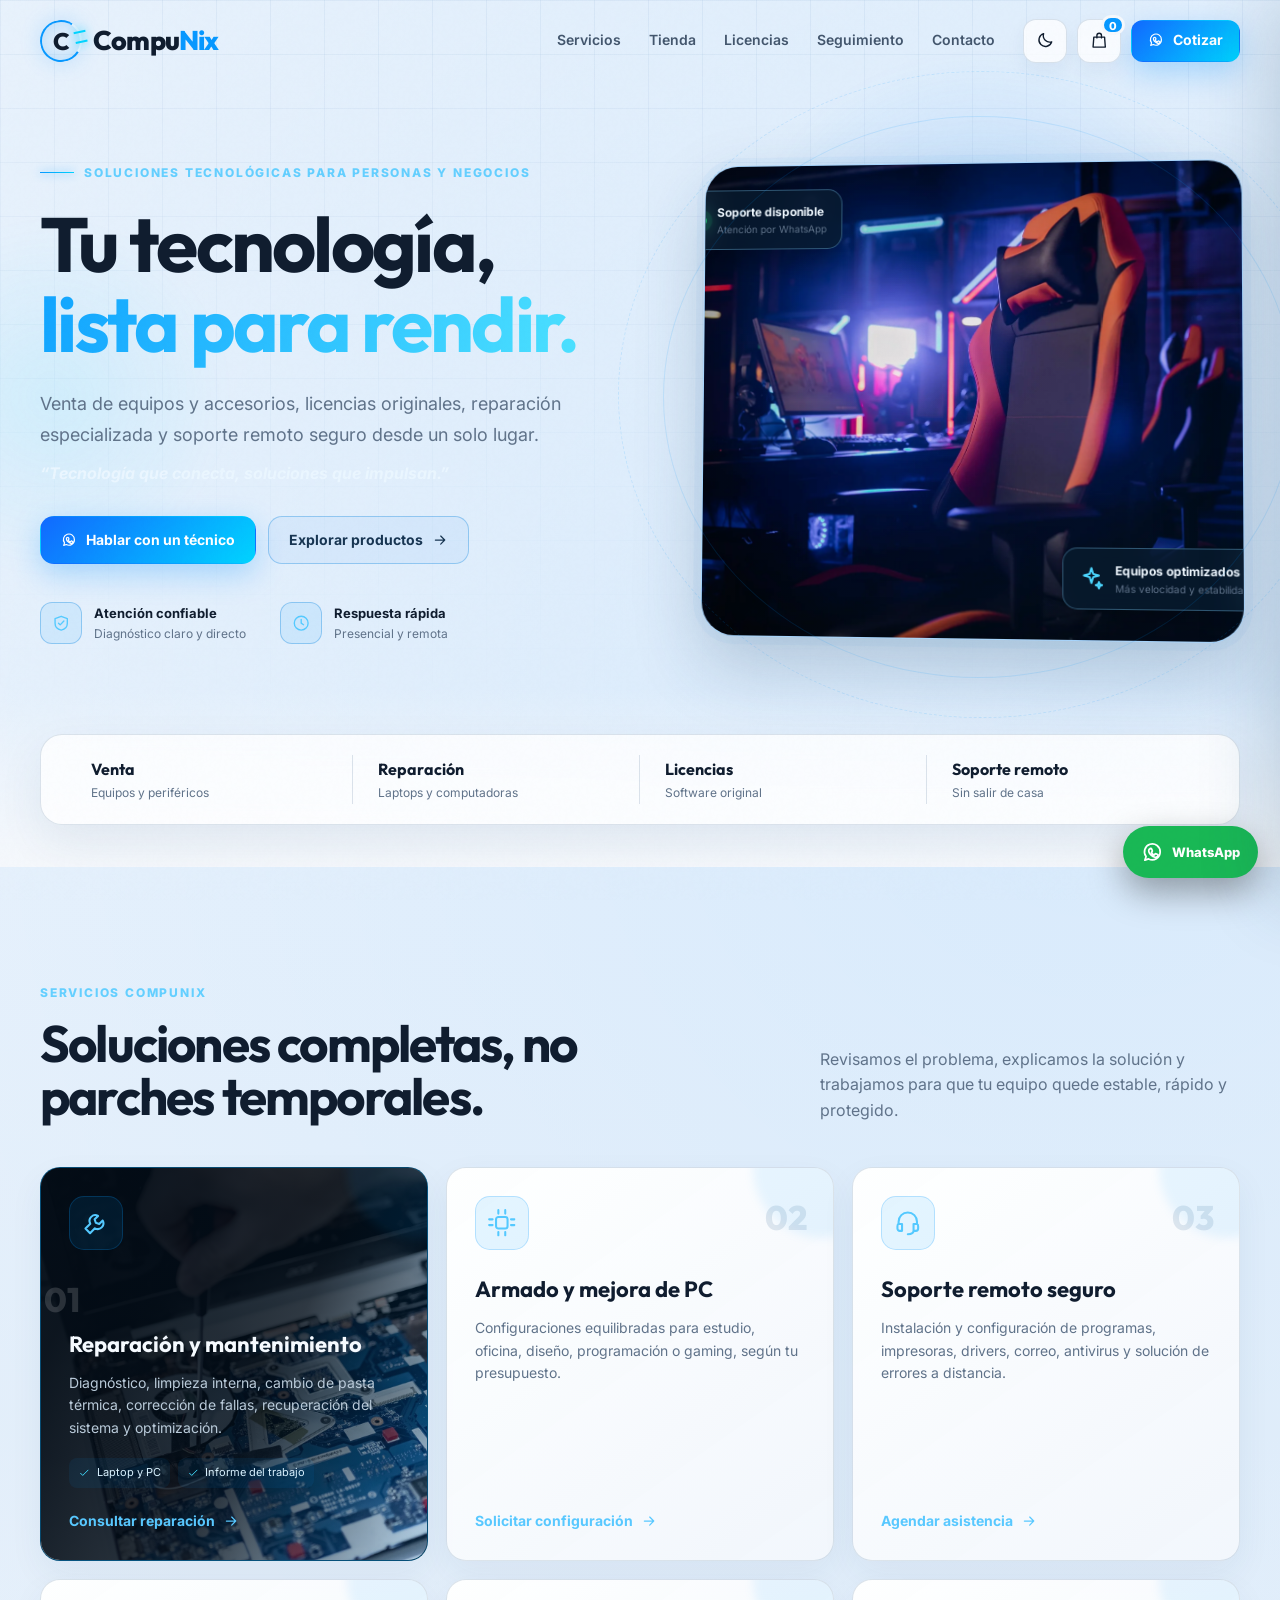
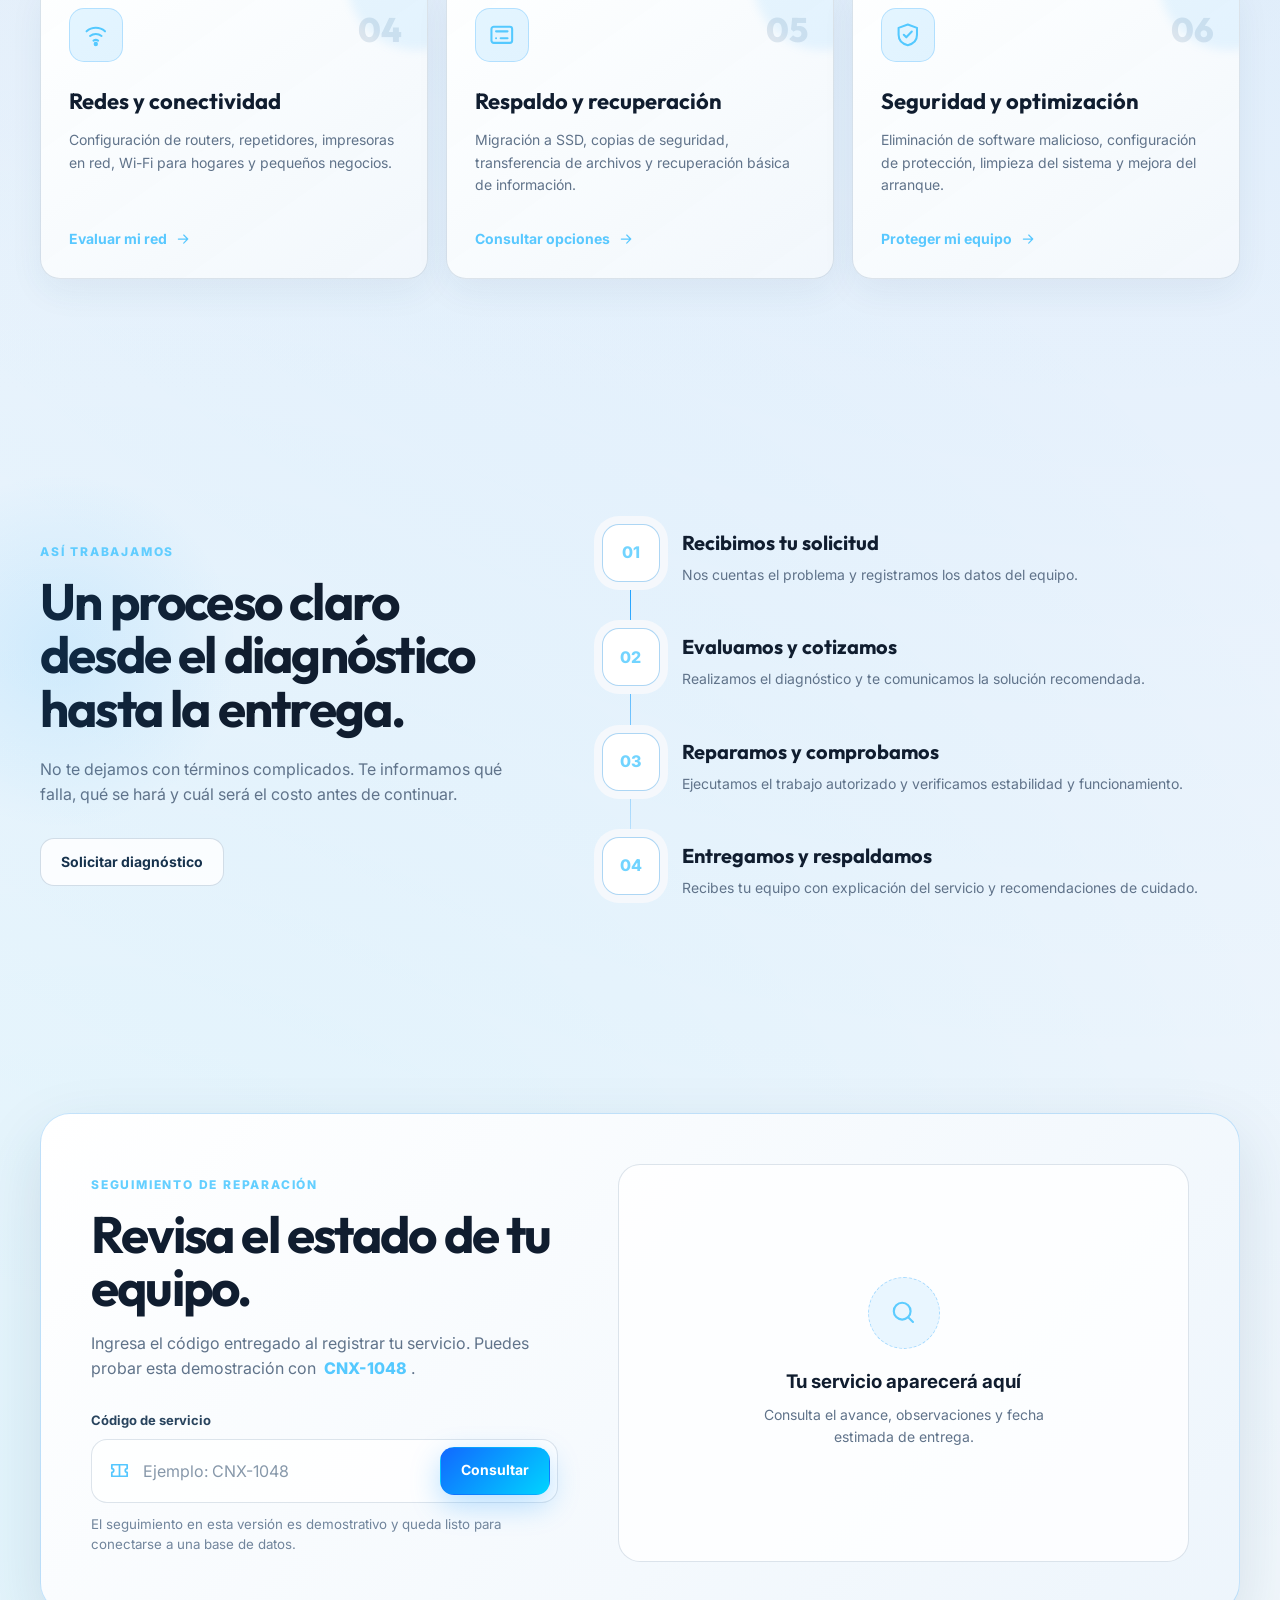
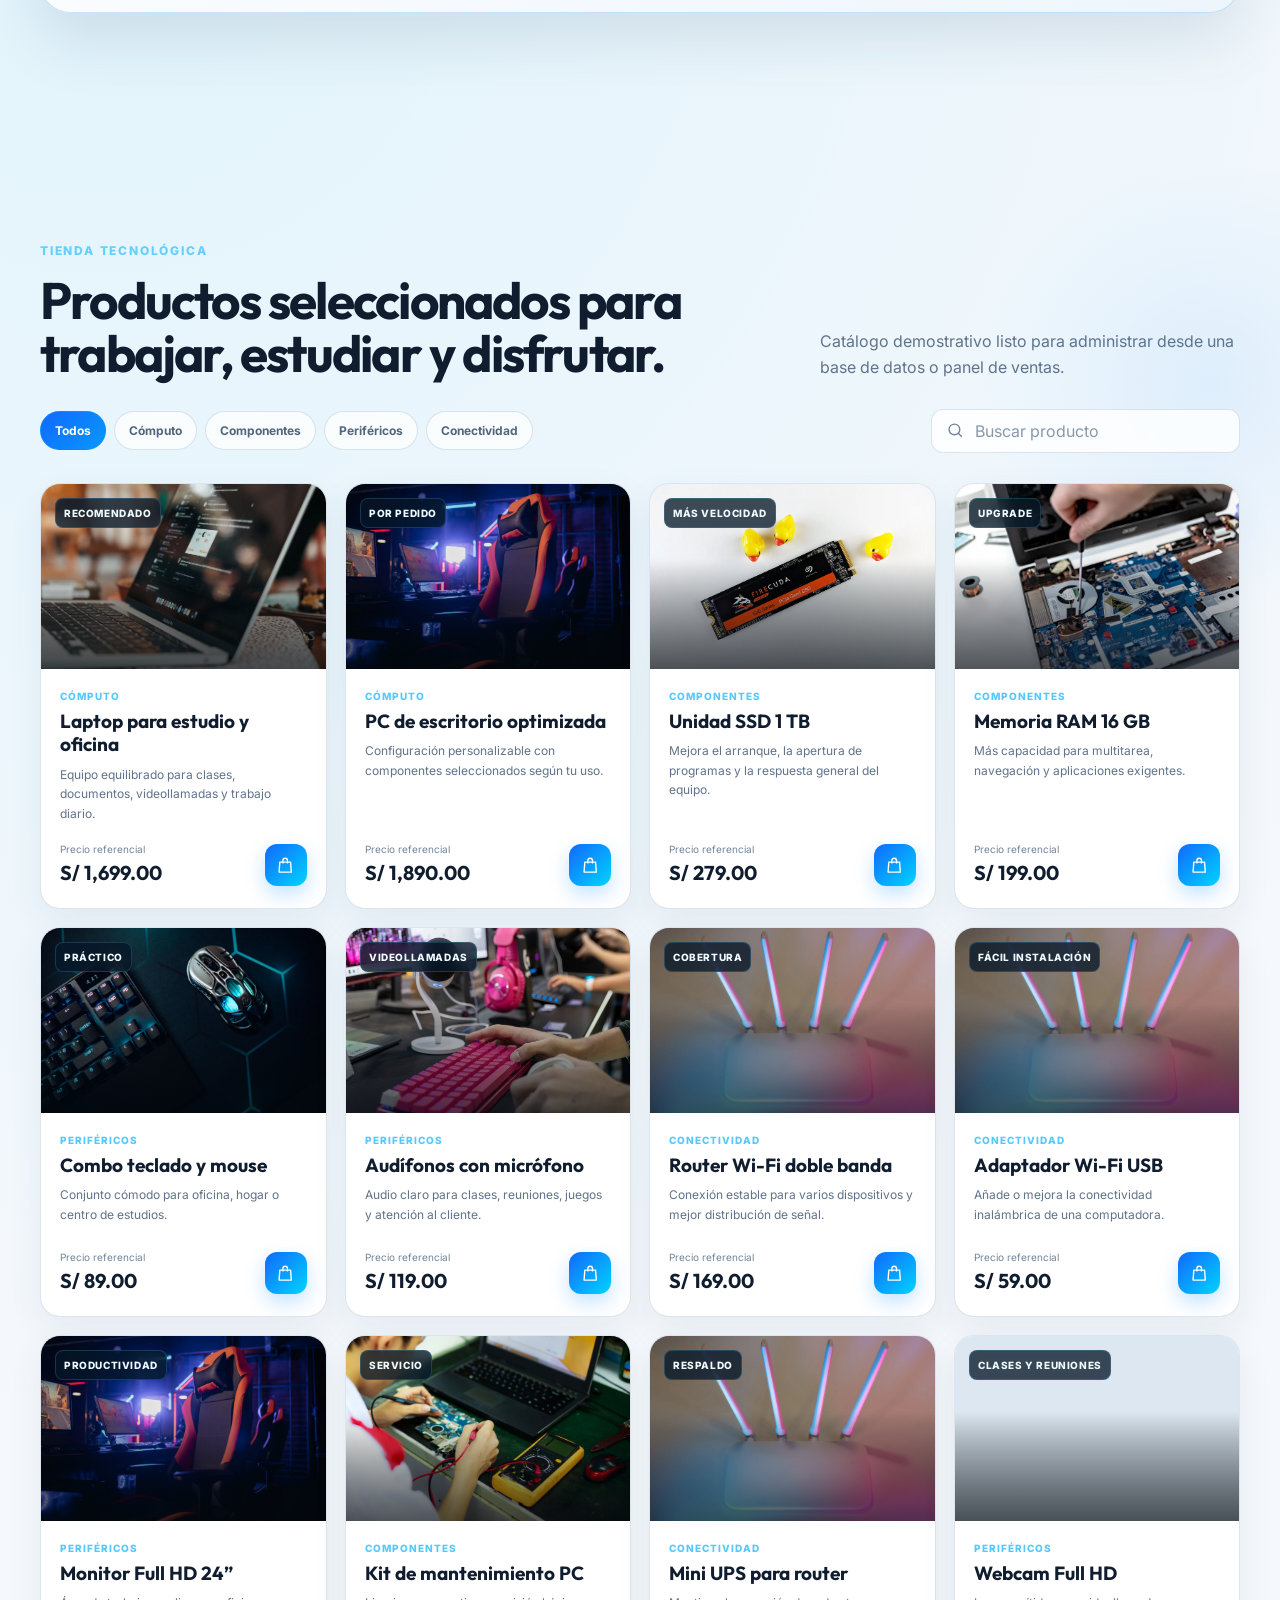
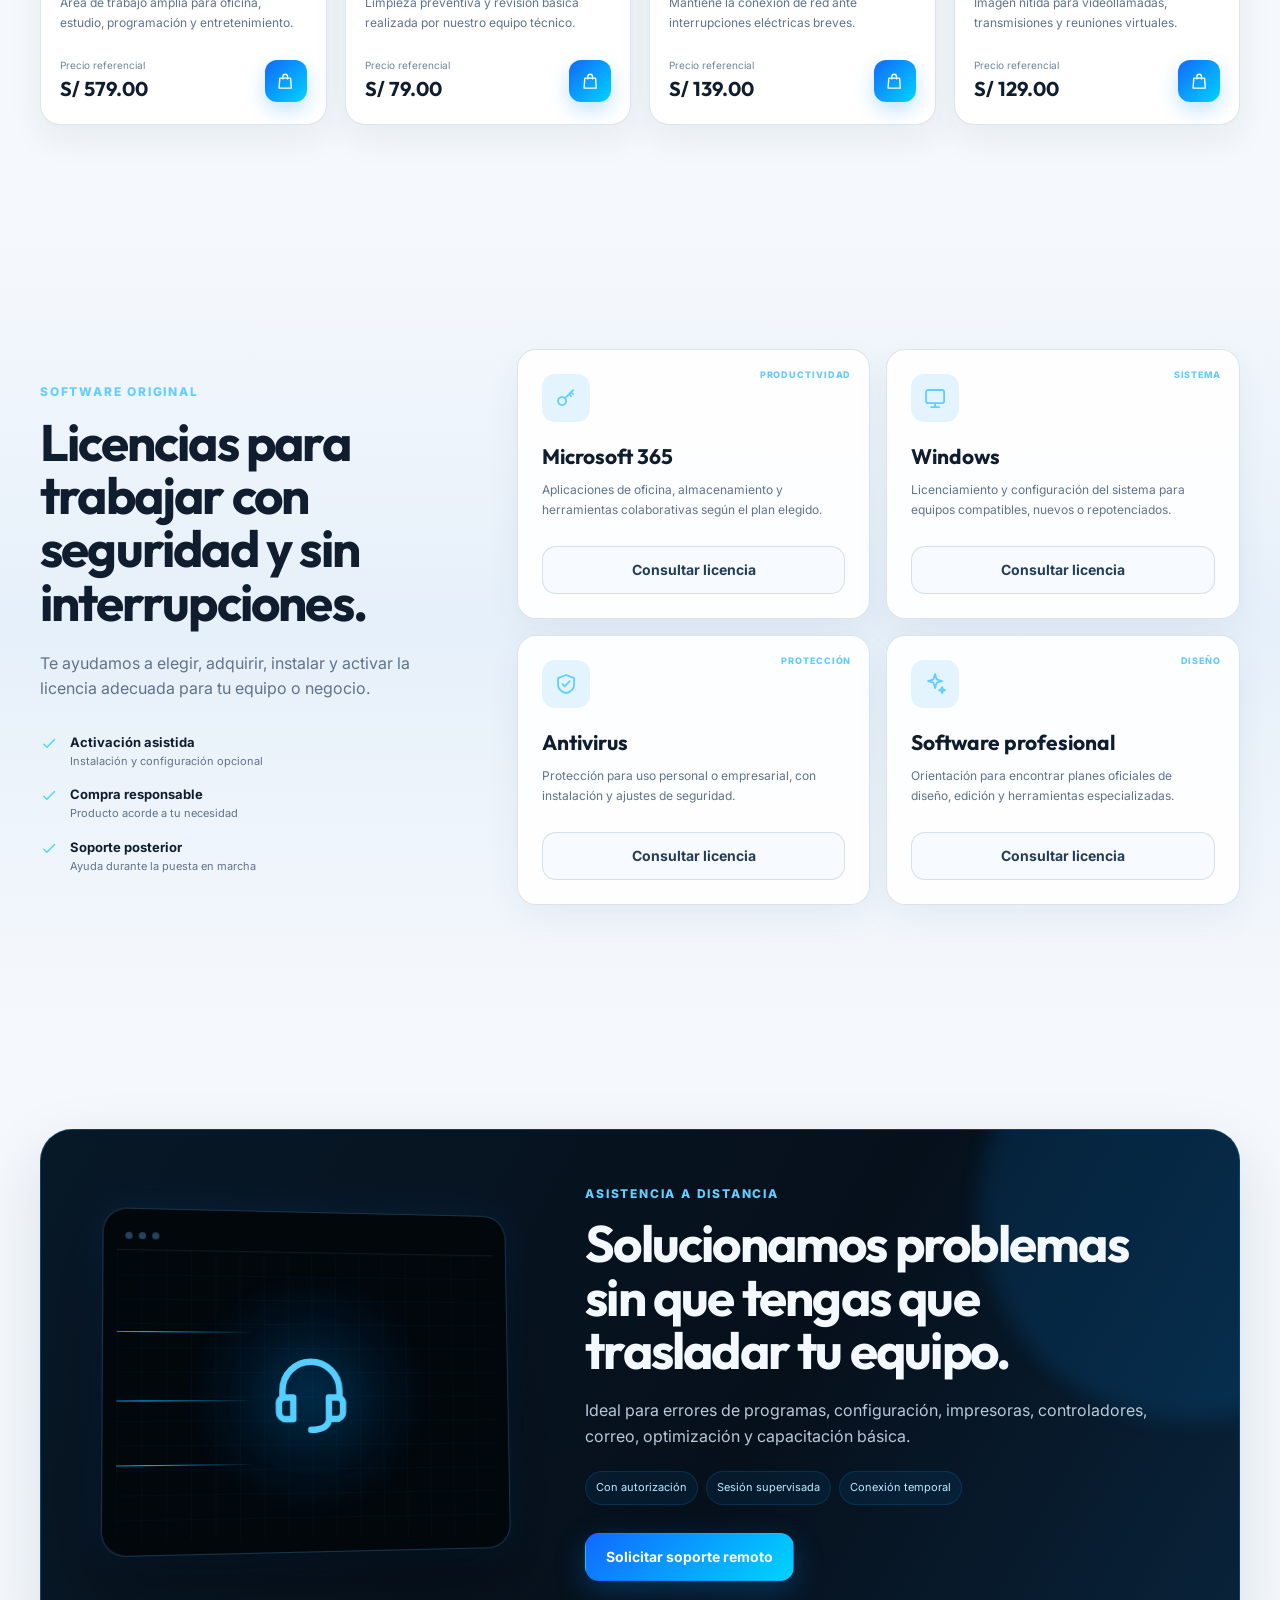
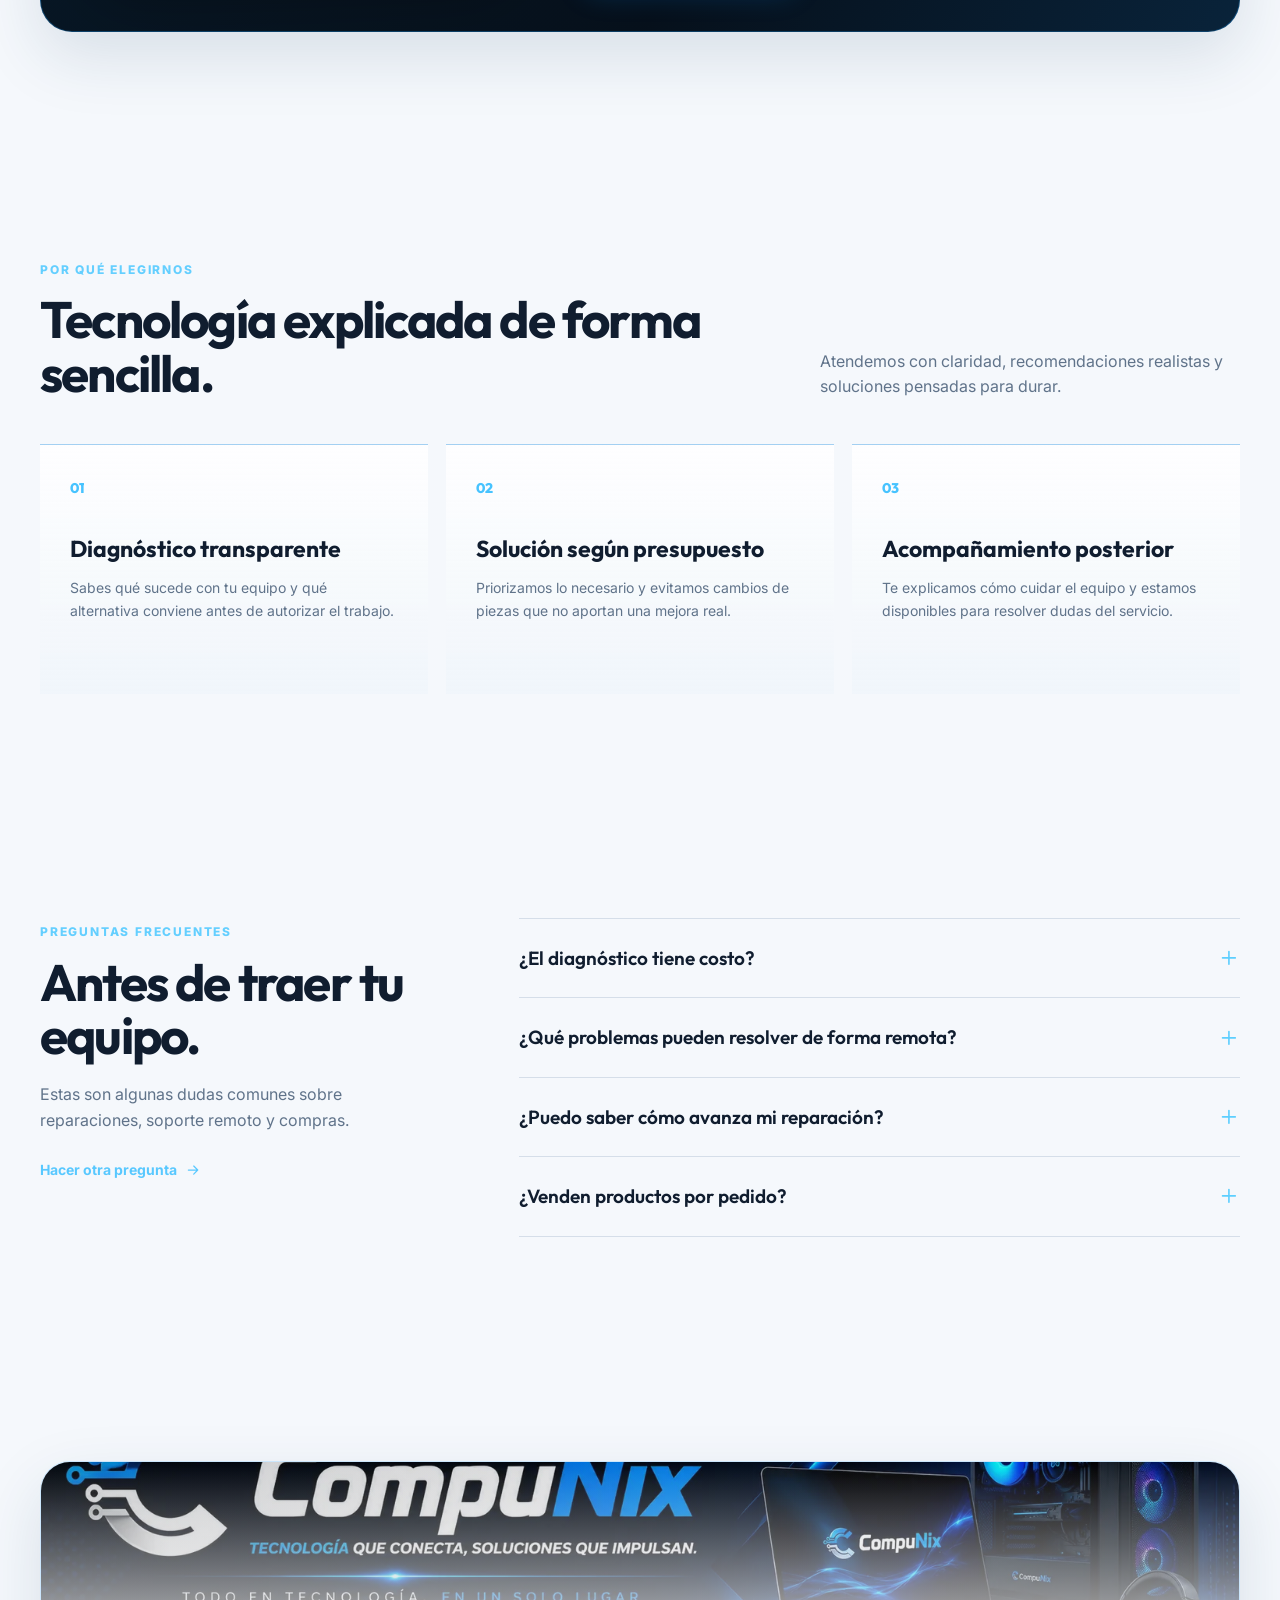
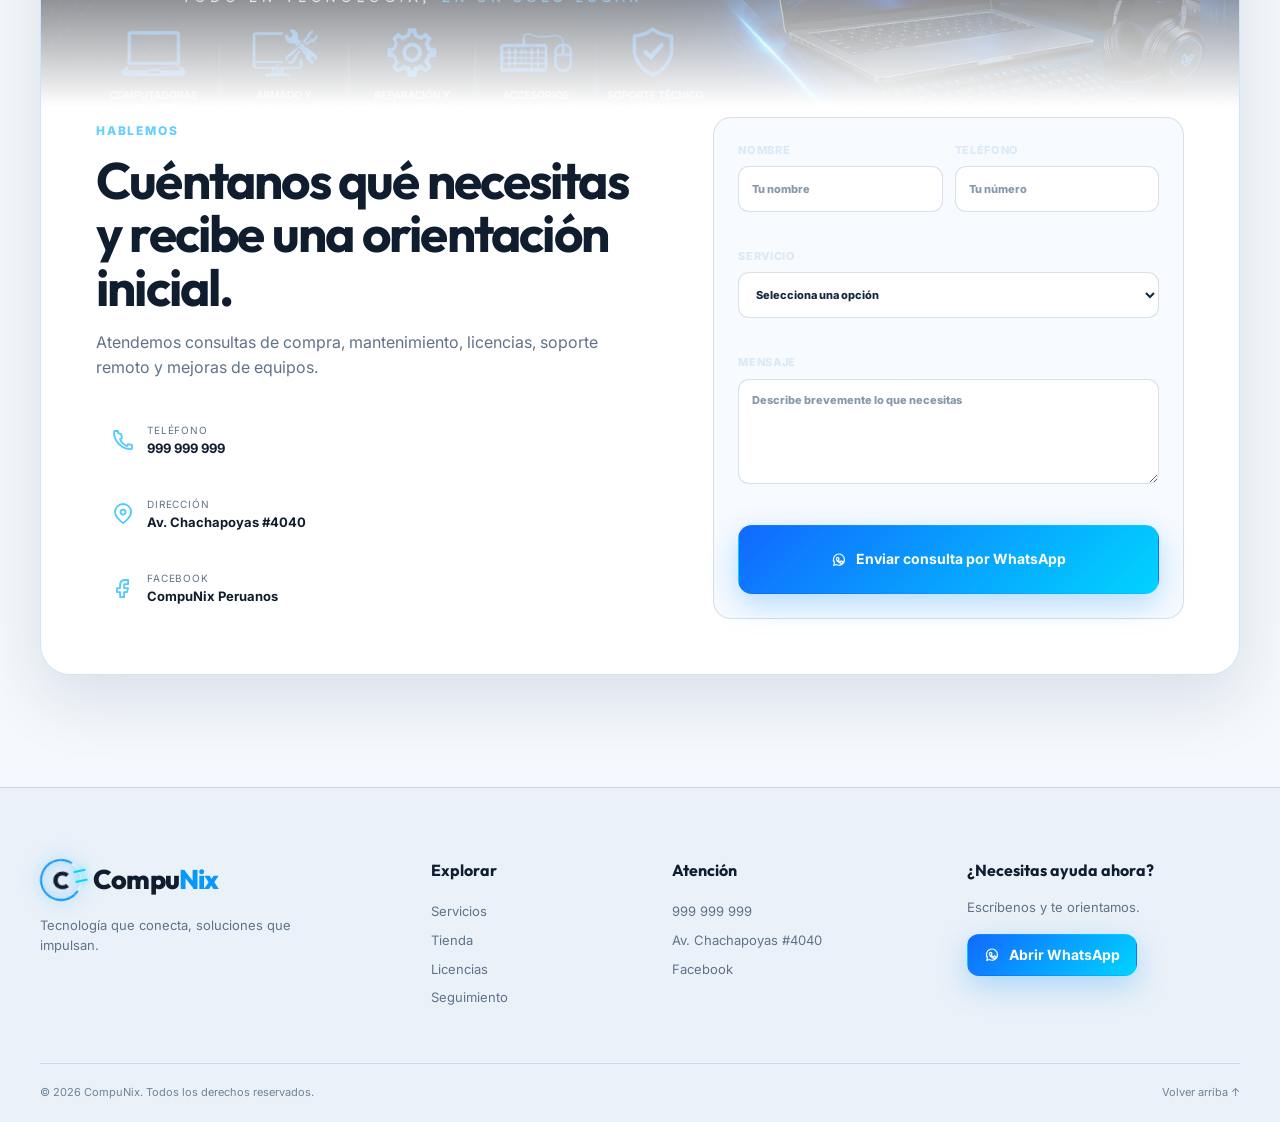
==== commit 208be2d5: "Add files via upload" ====
--- a/index.html
+++ b/index.html
@@ -1,15 +1,21 @@
 <!doctype html>
-<html lang="es">
+<html lang="es" data-theme="light">
 <head>
   <meta charset="utf-8">
   <meta name="viewport" content="width=device-width, initial-scale=1">
-  <meta name="theme-color" content="#050b14">
+  <meta name="theme-color" content="#f4f8fc">
   <meta name="description" content="CompuNix: venta de equipos, licencias originales, reparación, mantenimiento y soporte técnico remoto.">
   <title>CompuNix | Tecnología que conecta</title>
   <link rel="icon" type="image/png" href="assets/favicon.png">
   <link rel="preconnect" href="https://fonts.googleapis.com">
   <link rel="preconnect" href="https://fonts.gstatic.com" crossorigin>
   <link href="https://fonts.googleapis.com/css2?family=Inter:wght@400;500;600;700;800&family=Outfit:wght@500;600;700;800&display=swap" rel="stylesheet">
+  <script>
+    try {
+      const savedTheme = localStorage.getItem('compunix-theme');
+      if (savedTheme === 'dark') document.documentElement.dataset.theme = 'dark';
+    } catch (_) {}
+  </script>
   <link rel="stylesheet" href="styles.css">
 </head>
 <body>
@@ -43,6 +49,8 @@
     <symbol id="i-minus" viewBox="0 0 24 24"><path d="M5 12h14"/></symbol>
     <symbol id="i-trash" viewBox="0 0 24 24"><path d="M4 7h16M9 7V4h6v3M7 7l1 14h8l1-14M10 11v6M14 11v6"/></symbol>
     <symbol id="i-copy" viewBox="0 0 24 24"><rect x="8" y="8" width="12" height="12" rx="2"/><path d="M16 8V6a2 2 0 0 0-2-2H6a2 2 0 0 0-2 2v8a2 2 0 0 0 2 2h2"/></symbol>
+    <symbol id="i-sun" viewBox="0 0 24 24"><circle cx="12" cy="12" r="4"/><path d="M12 2v2M12 20v2M4.93 4.93l1.42 1.42M17.66 17.66l1.41 1.41M2 12h2M20 12h2M4.93 19.07l1.42-1.42M17.66 6.34l1.41-1.41"/></symbol>
+    <symbol id="i-moon" viewBox="0 0 24 24"><path d="M20.5 14.1A8.5 8.5 0 0 1 9.9 3.5 8.5 8.5 0 1 0 20.5 14.1Z"/></symbol>
   </svg>
 
   <div class="page-noise" aria-hidden="true"></div>
@@ -63,6 +71,11 @@
       </nav>
 
       <div class="nav-actions">
+        <button class="theme-toggle" id="themeToggle" type="button" aria-label="Activar modo oscuro" title="Activar modo oscuro">
+          <svg class="icon theme-icon-moon" aria-hidden="true"><use href="#i-moon"></use></svg>
+          <svg class="icon theme-icon-sun" aria-hidden="true"><use href="#i-sun"></use></svg>
+          <span class="sr-only" id="themeToggleLabel">Activar modo oscuro</span>
+        </button>
         <button class="cart-button" id="openCart" type="button" aria-label="Abrir carrito">
           <svg class="icon"><use href="#i-bag"></use></svg>
           <span class="cart-count" id="cartCount">0</span>
@@ -110,7 +123,7 @@
 
         <div class="hero-visual reveal delay-1">
           <div class="visual-frame">
-            <img src="assets/hero-tech.webp" alt="Laptop, computadora gamer y periféricos de CompuNix">
+            <img src="assets/hero-real.webp" alt="Estación moderna con computadoras y equipos tecnológicos">
             <div class="visual-overlay"></div>
             <div class="status-card status-top">
               <span class="pulse-dot"></span>
@@ -145,7 +158,8 @@
         </div>
 
         <div class="service-grid">
-          <article class="service-card featured reveal">
+          <article class="service-card featured with-photo reveal">
+            <div class="service-photo"><img src="assets/repair-real.webp" alt="Técnico realizando mantenimiento interno de una laptop" loading="lazy" decoding="async"></div>
             <div class="service-icon"><svg class="icon"><use href="#i-wrench"></use></svg></div>
             <span class="service-number">01</span>
             <h3>Reparación y mantenimiento</h3>
--- a/styles.css
+++ b/styles.css
@@ -543,3 +543,219 @@
   *, *::before, *::after { animation-duration: .01ms !important; animation-iteration-count: 1 !important; transition-duration: .01ms !important; }
   .reveal { opacity: 1; transform: none; }
 }
+
+/* Tema y fotografías reales */
+.sr-only {
+  position: absolute !important;
+  width: 1px !important;
+  height: 1px !important;
+  padding: 0 !important;
+  margin: -1px !important;
+  overflow: hidden !important;
+  clip: rect(0, 0, 0, 0) !important;
+  white-space: nowrap !important;
+  border: 0 !important;
+}
+
+.theme-toggle {
+  position: relative;
+  width: 44px;
+  height: 44px;
+  display: grid;
+  place-items: center;
+  border: 1px solid var(--line);
+  border-radius: 13px;
+  color: var(--text);
+  background: rgba(255, 255, 255, .035);
+  cursor: pointer;
+  overflow: hidden;
+  transition: transform .2s ease, border-color .2s ease, background .2s ease, box-shadow .2s ease;
+}
+.theme-toggle:hover {
+  transform: translateY(-2px);
+  border-color: var(--line-strong);
+  background: rgba(7, 152, 255, .09);
+  box-shadow: 0 10px 25px rgba(0, 133, 255, .14);
+}
+.theme-toggle .icon { position: absolute; transition: transform .28s ease, opacity .2s ease; }
+.theme-icon-sun { opacity: 1; transform: rotate(0) scale(1); }
+.theme-icon-moon { opacity: 0; transform: rotate(-45deg) scale(.65); }
+html[data-theme="light"] .theme-icon-sun { opacity: 0; transform: rotate(45deg) scale(.65); }
+html[data-theme="light"] .theme-icon-moon { opacity: 1; transform: rotate(0) scale(1); }
+
+.service-card.with-photo > *:not(.service-photo) { position: relative; z-index: 2; }
+.service-photo { position: absolute; inset: 0; z-index: 0; overflow: hidden; }
+.service-photo::after {
+  content: "";
+  position: absolute;
+  inset: 0;
+  background: linear-gradient(115deg, rgba(3, 12, 22, .96) 16%, rgba(3, 15, 27, .82) 58%, rgba(0, 106, 189, .26));
+}
+.service-photo img { width: 100%; height: 100%; object-fit: cover; object-position: center; filter: saturate(.82) contrast(1.04); }
+
+.product-visual { isolation: isolate; }
+.product-visual::before { inset: 0; z-index: 1; border: 0; border-radius: 0; background: linear-gradient(to top, rgba(2, 9, 16, .48), transparent 60%); }
+.product-visual::after { display: none; }
+.product-visual img {
+  position: absolute;
+  inset: 0;
+  z-index: 0;
+  width: 100%;
+  height: 100%;
+  object-fit: cover;
+  transition: transform .45s cubic-bezier(.2, .8, .2, 1), filter .3s ease;
+}
+.product-card:hover .product-visual img { transform: scale(1.06); filter: saturate(1.06); }
+.product-image-shade { position: absolute; inset: 0; z-index: 1; background: linear-gradient(to top, rgba(2, 8, 14, .38), transparent 58%); pointer-events: none; }
+.product-tag { z-index: 3; }
+.cart-thumb { overflow: hidden; }
+.cart-thumb img { width: 100%; height: 100%; object-fit: cover; }
+
+/* El modo claro es el tema inicial. El modo oscuro conserva la estética azul original. */
+html[data-theme="light"] {
+  color-scheme: light;
+  --bg: #f5f8fc;
+  --bg-soft: #edf3f9;
+  --panel: rgba(255, 255, 255, .86);
+  --panel-solid: #ffffff;
+  --panel-light: #f7faff;
+  --line: rgba(32, 76, 119, .15);
+  --line-strong: rgba(0, 127, 219, .32);
+  --text: #101d2f;
+  --muted: #60738a;
+  --shadow: 0 24px 65px rgba(26, 61, 96, .13);
+  --shadow-blue: 0 18px 45px rgba(0, 128, 218, .14);
+}
+html[data-theme="dark"] { color-scheme: dark; }
+
+html[data-theme="light"] body {
+  color: var(--text);
+  background:
+    radial-gradient(circle at 86% 8%, rgba(0, 132, 255, .12), transparent 29%),
+    radial-gradient(circle at 8% 34%, rgba(0, 199, 255, .08), transparent 25%),
+    var(--bg);
+}
+html[data-theme="light"] .page-noise { opacity: .018; mix-blend-mode: multiply; }
+html[data-theme="light"] .site-header.scrolled {
+  background: rgba(255, 255, 255, .86);
+  border-color: var(--line);
+  box-shadow: 0 10px 35px rgba(35, 70, 105, .06);
+}
+html[data-theme="light"] .main-nav a { color: #43566d; }
+html[data-theme="light"] .main-nav a:hover { color: #07182b; }
+html[data-theme="light"] .cart-button,
+html[data-theme="light"] .menu-button,
+html[data-theme="light"] .theme-toggle,
+html[data-theme="light"] .drawer-header button,
+html[data-theme="light"] .modal-close,
+html[data-theme="light"] .qty-button {
+  background: rgba(255, 255, 255, .78);
+  box-shadow: 0 8px 20px rgba(31, 72, 111, .06);
+}
+html[data-theme="light"] .cart-count { border-color: #f5f8fc; }
+html[data-theme="light"] .btn-ghost { color: #173552; background: rgba(0, 126, 224, .05); }
+html[data-theme="light"] .btn-secondary { color: #16324d; border-color: rgba(22, 74, 121, .18); background: rgba(255, 255, 255, .82); }
+html[data-theme="light"] .btn-card { color: #243d57; background: #f7faff; }
+html[data-theme="light"] .btn-card:hover { color: #0a4674; }
+html[data-theme="light"] .hero::after { background: linear-gradient(transparent, var(--bg)); }
+html[data-theme="light"] .hero-lead,
+html[data-theme="light"] .section-heading > p,
+html[data-theme="light"] .service-card p,
+html[data-theme="light"] .process-copy p,
+html[data-theme="light"] .tracking-copy > p,
+html[data-theme="light"] .product-info p,
+html[data-theme="light"] .licenses-copy > p,
+html[data-theme="light"] .license-card p,
+html[data-theme="light"] .remote-copy > p,
+html[data-theme="light"] .value-card p,
+html[data-theme="light"] .faq-intro p,
+html[data-theme="light"] .faq-answer p,
+html[data-theme="light"] .contact-copy > p,
+html[data-theme="light"] .footer-brand > p { color: var(--muted); }
+html[data-theme="light"] .visual-frame {
+  background: #dceafa;
+  box-shadow: 0 28px 70px rgba(22, 58, 94, .22), 0 0 0 8px rgba(0, 135, 231, .04);
+}
+html[data-theme="light"] .visual-overlay { background: linear-gradient(135deg, rgba(3, 11, 21, .16), transparent 42%, rgba(0, 96, 207, .12)); }
+html[data-theme="light"] .status-card {
+  color: #eff8ff;
+  background: rgba(8, 27, 47, .78);
+  border-color: rgba(129, 210, 255, .34);
+}
+html[data-theme="light"] .trust-strip {
+  background: rgba(255, 255, 255, .78);
+  box-shadow: 0 18px 45px rgba(29, 67, 104, .08);
+}
+html[data-theme="light"] .services { background: linear-gradient(to bottom, transparent, rgba(222, 235, 248, .5), transparent); }
+html[data-theme="light"] .service-card {
+  background: linear-gradient(145deg, rgba(255, 255, 255, .96), rgba(242, 247, 252, .94));
+  box-shadow: 0 13px 35px rgba(31, 69, 105, .06);
+}
+html[data-theme="light"] .service-card.featured { background: linear-gradient(145deg, #0a2944, #0a1827); color: #f5faff; }
+html[data-theme="light"] .service-card.featured p { color: #b9cad9; }
+html[data-theme="light"] .service-number { color: rgba(32, 87, 133, .13); }
+html[data-theme="light"] .service-card.featured .service-number { color: rgba(255, 255, 255, .15); }
+html[data-theme="light"] .mini-list li { color: #d9f2ff; }
+html[data-theme="light"] .process-step > span { background: #ffffff; box-shadow: 0 0 0 8px var(--bg); }
+html[data-theme="light"] .tracking-shell {
+  background: linear-gradient(135deg, rgba(255, 255, 255, .98), rgba(237, 245, 252, .98));
+}
+html[data-theme="light"] .tracking-form > label { color: #29445e; }
+html[data-theme="light"] .tracking-input-wrap,
+html[data-theme="light"] .tracking-result { background: rgba(255, 255, 255, .78); }
+html[data-theme="light"] .tracking-input-wrap input,
+html[data-theme="light"] .store-search input,
+html[data-theme="light"] .contact-form input,
+html[data-theme="light"] .contact-form textarea,
+html[data-theme="light"] .contact-form select,
+html[data-theme="light"] .modal-panel input,
+html[data-theme="light"] .modal-panel textarea,
+html[data-theme="light"] .modal-panel select { color: #13283e; }
+html[data-theme="light"] .tracking-input-wrap input::placeholder,
+html[data-theme="light"] .store-search input::placeholder,
+html[data-theme="light"] input::placeholder,
+html[data-theme="light"] textarea::placeholder { color: #8798aa; }
+html[data-theme="light"] .ticket-meta div { background: rgba(25, 79, 125, .04); }
+html[data-theme="light"] .timeline-dot { background: #ffffff; border-color: #9babb9; }
+html[data-theme="light"] .ticket-note { color: #455d73; }
+html[data-theme="light"] .filter-pill { color: #52667a; background: rgba(255, 255, 255, .72); }
+html[data-theme="light"] .filter-pill:hover,
+html[data-theme="light"] .filter-pill.active { color: #ffffff; background: linear-gradient(135deg, var(--blue-3), var(--blue)); }
+html[data-theme="light"] .store-search { background: rgba(255, 255, 255, .82); }
+html[data-theme="light"] .product-card {
+  background: #ffffff;
+  box-shadow: 0 13px 35px rgba(31, 69, 105, .07);
+}
+html[data-theme="light"] .product-visual { background: #dde7f1; }
+html[data-theme="light"] .product-tag { color: #effaff; background: rgba(6, 23, 39, .77); }
+html[data-theme="light"] .licenses-section { background: linear-gradient(180deg, transparent, rgba(224, 237, 249, .72), transparent); }
+html[data-theme="light"] .license-card { background: rgba(255, 255, 255, .9); box-shadow: 0 13px 35px rgba(31, 69, 105, .06); }
+html[data-theme="light"] .remote-card { color: #f3f9ff; }
+html[data-theme="light"] .remote-copy > p { color: #b8c9d9; }
+html[data-theme="light"] .value-card { background: linear-gradient(180deg, rgba(255, 255, 255, .9), rgba(239, 245, 251, .72)); }
+html[data-theme="light"] .contact-shell { background: #ffffff; }
+html[data-theme="light"] .contact-banner-overlay { background: linear-gradient(to bottom, rgba(5, 10, 18, .05), #ffffff), linear-gradient(90deg, rgba(5, 10, 18, .16), transparent); }
+html[data-theme="light"] .contact-data a:hover { background: rgba(20, 92, 151, .04); }
+html[data-theme="light"] .contact-form,
+html[data-theme="light"] .modal-panel form { background: #f7faff; }
+html[data-theme="light"] .contact-form input,
+html[data-theme="light"] .contact-form textarea,
+html[data-theme="light"] .contact-form select,
+html[data-theme="light"] .modal-panel input,
+html[data-theme="light"] .modal-panel textarea,
+html[data-theme="light"] .modal-panel select { background: #ffffff; border-color: rgba(42, 88, 130, .18); }
+html[data-theme="light"] select option { background: #ffffff; color: #13283e; }
+html[data-theme="light"] .site-footer { background: #eaf1f8; }
+html[data-theme="light"] .cart-drawer { background: #f8fbff; box-shadow: -30px 0 70px rgba(25, 58, 91, .2); }
+html[data-theme="light"] .cart-thumb { background: #e8f1fa; }
+html[data-theme="light"] .modal-panel { background: linear-gradient(145deg, #ffffff, #edf4fa); }
+html[data-theme="light"] .toast { color: #effaff; background: rgba(8, 31, 51, .94); }
+
+@media (max-width: 900px) {
+  html[data-theme="light"] .main-nav { background: rgba(255, 255, 255, .98); }
+  html[data-theme="light"] .main-nav a:hover { background: rgba(7, 152, 255, .07); }
+}
+
+@media (max-width: 480px) {
+  .theme-toggle { width: 40px; height: 40px; }
+}
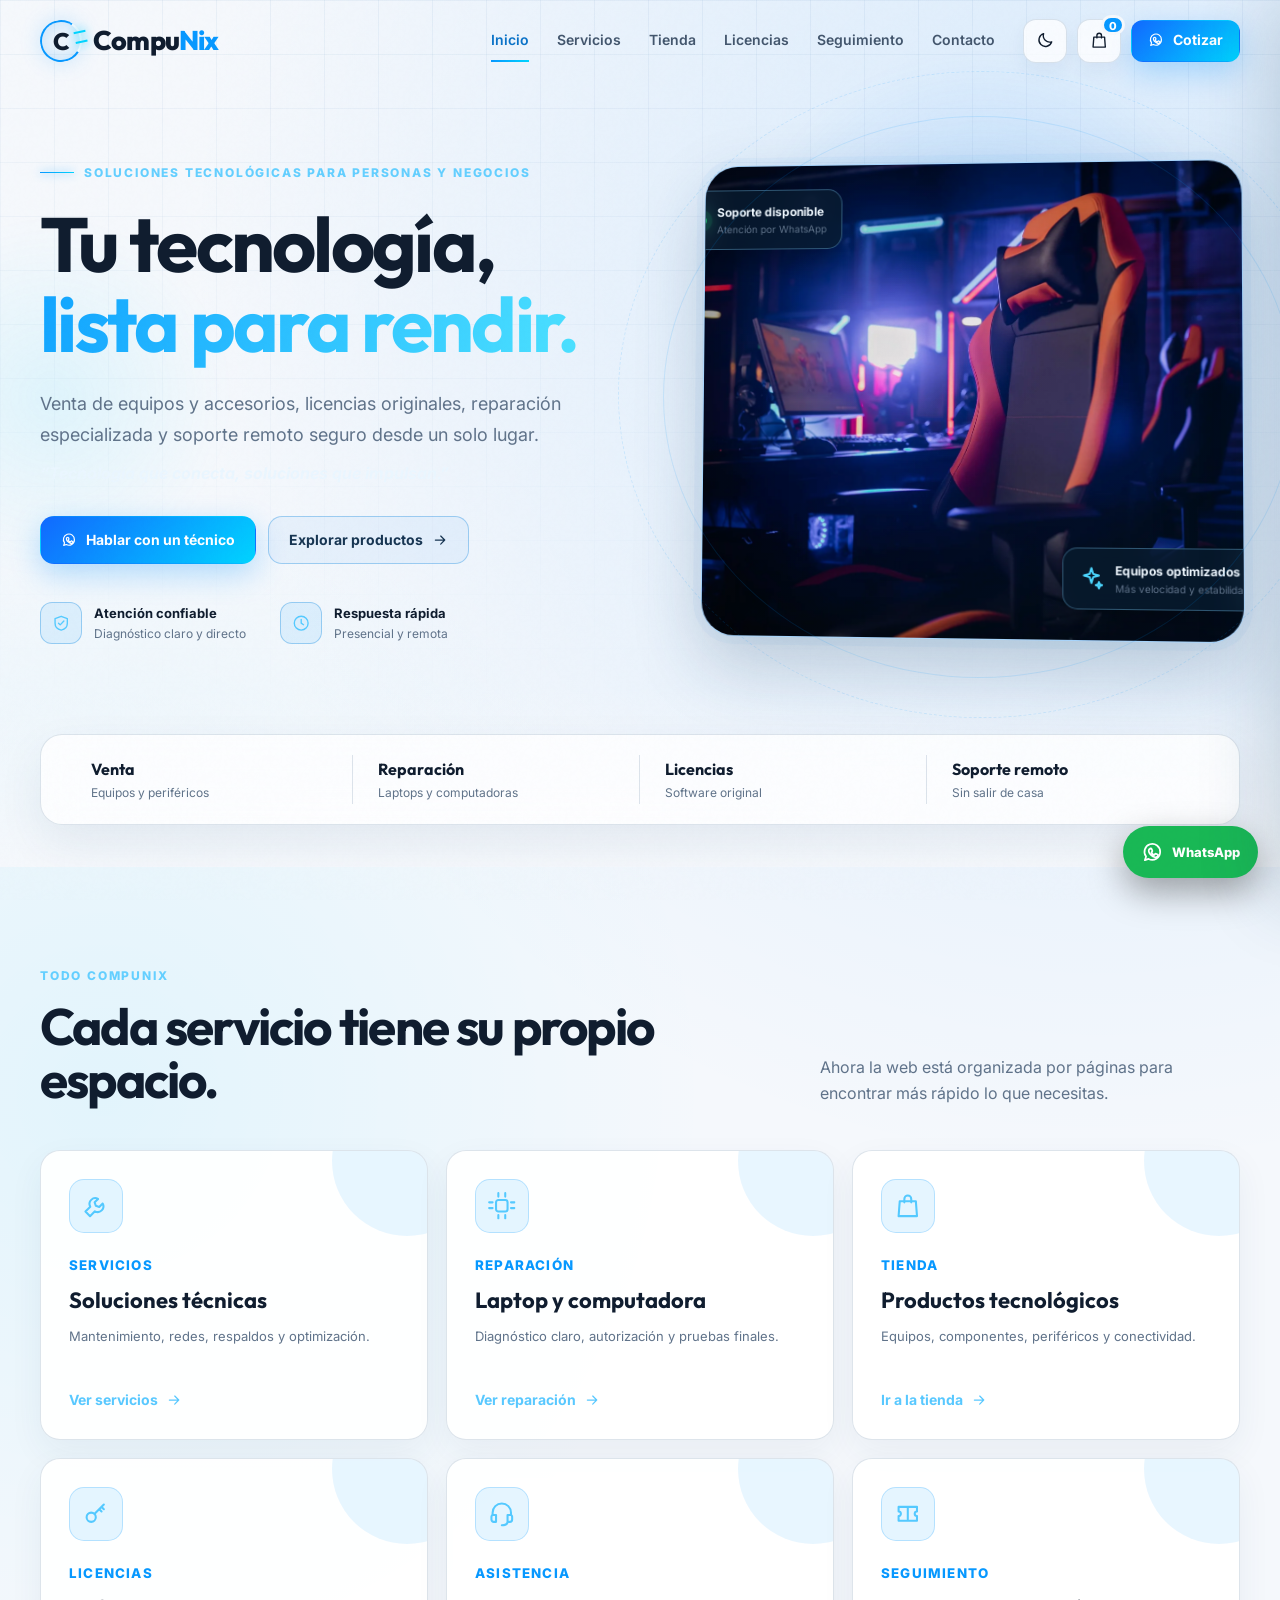
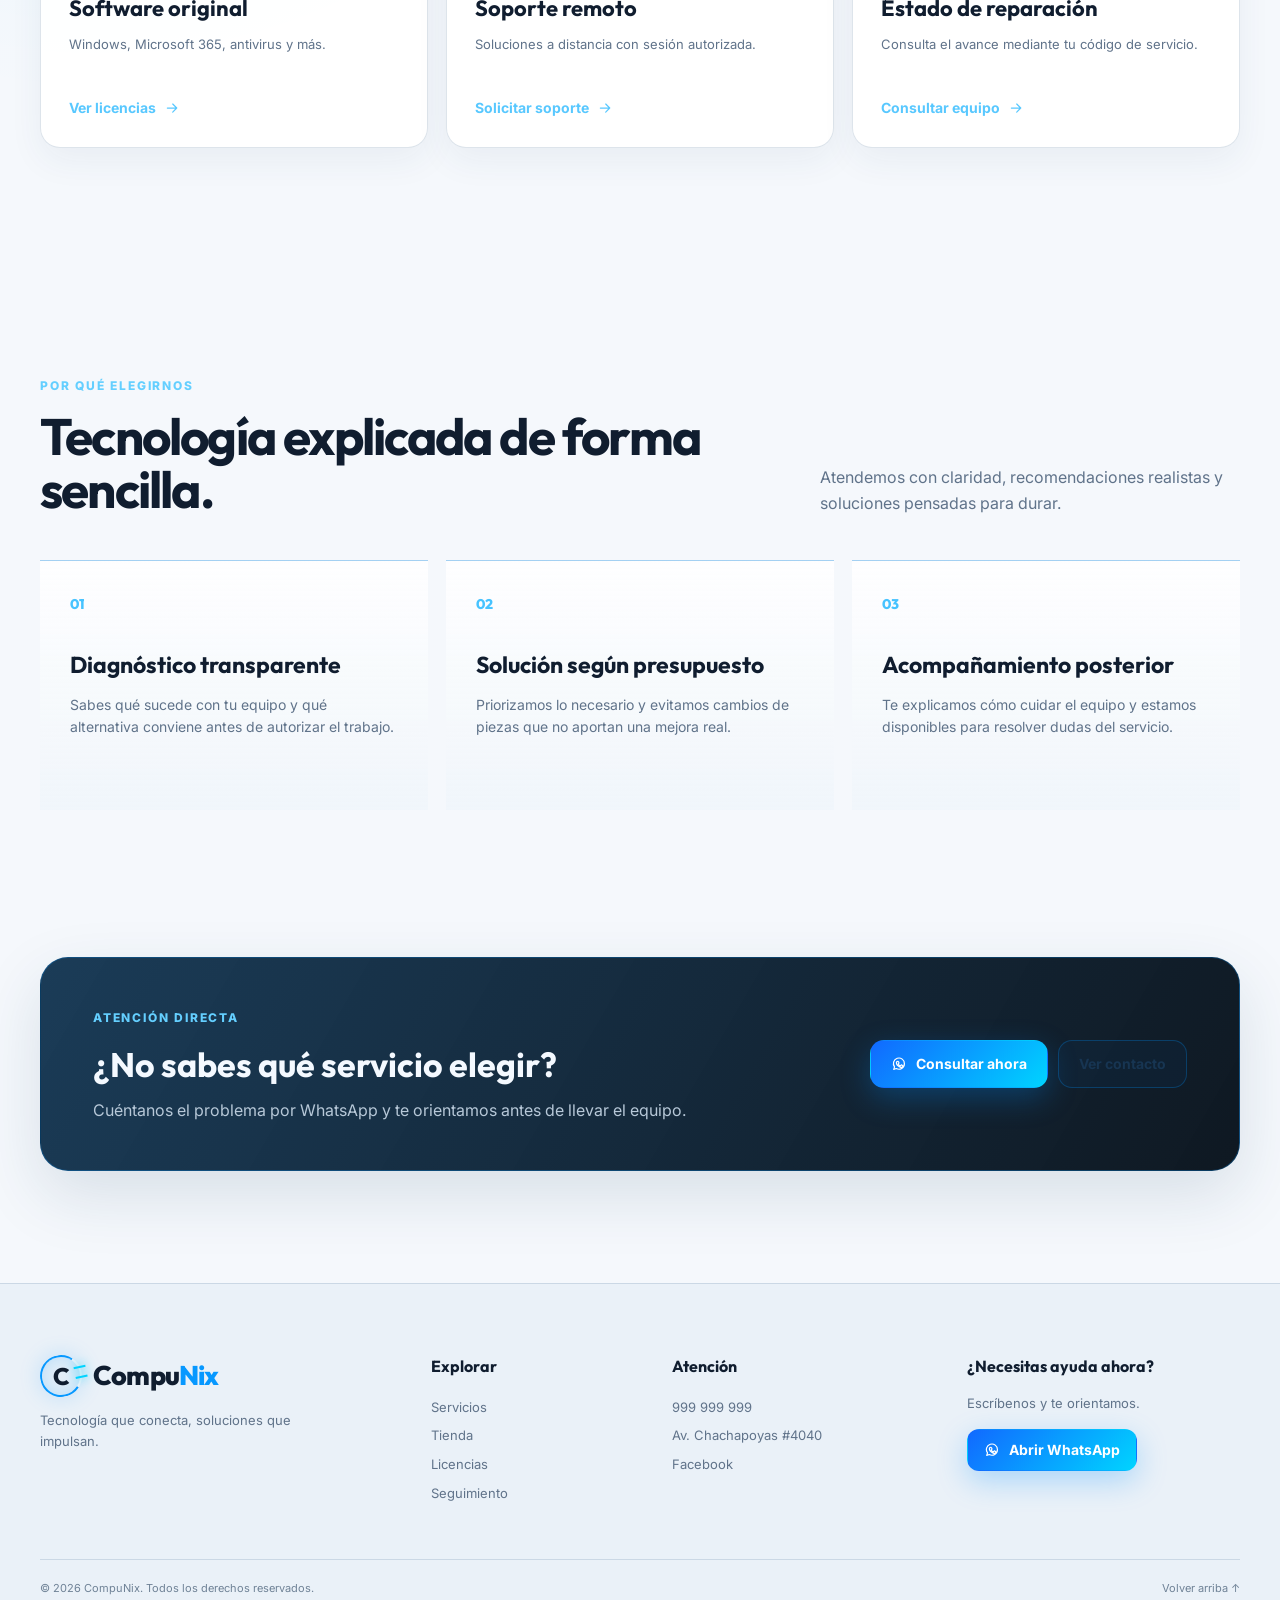
==== commit a11212d5: "Add files via upload" ====
--- a/index.html
+++ b/index.html
@@ -1,75 +1,56 @@
 <!doctype html>
 <html lang="es" data-theme="light">
 <head>
-  <meta charset="utf-8">
-  <meta name="viewport" content="width=device-width, initial-scale=1">
-  <meta name="theme-color" content="#f4f8fc">
-  <meta name="description" content="CompuNix: venta de equipos, licencias originales, reparación, mantenimiento y soporte técnico remoto.">
-  <title>CompuNix | Tecnología que conecta</title>
-  <link rel="icon" type="image/png" href="assets/favicon.png">
-  <link rel="preconnect" href="https://fonts.googleapis.com">
-  <link rel="preconnect" href="https://fonts.gstatic.com" crossorigin>
+  <meta charset="utf-8"><meta name="viewport" content="width=device-width, initial-scale=1">
+  <meta name="theme-color" content="#f4f8fc"><meta name="description" content="Venta de equipos, reparación, licencias originales y soporte técnico remoto en CompuNix.">
+  <title>CompuNix | Tecnología que conecta</title><link rel="icon" type="image/png" href="assets/favicon.png">
+  <link rel="preconnect" href="https://fonts.googleapis.com"><link rel="preconnect" href="https://fonts.gstatic.com" crossorigin>
   <link href="https://fonts.googleapis.com/css2?family=Inter:wght@400;500;600;700;800&family=Outfit:wght@500;600;700;800&display=swap" rel="stylesheet">
-  <script>
-    try {
-      const savedTheme = localStorage.getItem('compunix-theme');
-      if (savedTheme === 'dark') document.documentElement.dataset.theme = 'dark';
-    } catch (_) {}
-  </script>
+  <script>try{const savedTheme=localStorage.getItem('compunix-theme');if(savedTheme==='dark')document.documentElement.dataset.theme='dark';}catch(_){}</script>
   <link rel="stylesheet" href="styles.css">
 </head>
-<body>
-  <svg class="svg-sprite" aria-hidden="true">
-    <symbol id="i-menu" viewBox="0 0 24 24"><path d="M4 7h16M4 12h16M4 17h16"/></symbol>
-    <symbol id="i-x" viewBox="0 0 24 24"><path d="m6 6 12 12M18 6 6 18"/></symbol>
-    <symbol id="i-arrow" viewBox="0 0 24 24"><path d="M5 12h14M13 6l6 6-6 6"/></symbol>
-    <symbol id="i-chevron" viewBox="0 0 24 24"><path d="m9 18 6-6-6-6"/></symbol>
-    <symbol id="i-check" viewBox="0 0 24 24"><path d="m5 12 4 4L19 6"/></symbol>
-    <symbol id="i-whatsapp" viewBox="0 0 24 24"><path d="M20 11.5a8.2 8.2 0 0 1-12.1 7.2L4 20l1.3-3.8A8.2 8.2 0 1 1 20 11.5Z"/><path d="M9.2 8.5c.3-.7.6-.7.9-.7h.3c.2 0 .4 0 .6.5l.8 1.8c.1.3.1.5-.1.7l-.6.8c-.2.2-.2.4 0 .7.5.9 1.2 1.7 2.1 2.2.3.2.5.2.7 0l.9-1c.2-.3.5-.3.8-.2l1.7.8c.3.2.5.3.5.5 0 .2-.1 1.2-.8 1.8-.6.6-1.5.8-2.4.6-1.1-.3-2.5-.8-4-2.2-1.2-1.1-2.1-2.5-2.4-3.6-.4-1.4.1-2.2.5-2.7Z"/></symbol>
-    <symbol id="i-facebook" viewBox="0 0 24 24"><path d="M14 8h3V4h-3c-3 0-5 2-5 5v3H6v4h3v5h4v-5h3l1-4h-4V9c0-.6.4-1 1-1Z"/></symbol>
-    <symbol id="i-phone" viewBox="0 0 24 24"><path d="M7 3H4c-.6 0-1 .4-1 1 0 9.4 7.6 17 17 17 .6 0 1-.4 1-1v-3l-4-1-1 2c-3-.8-6.2-4-7-7l2-1-1-4-3-1Z"/></symbol>
-    <symbol id="i-map" viewBox="0 0 24 24"><path d="M20 10c0 5-8 11-8 11S4 15 4 10a8 8 0 1 1 16 0Z"/><circle cx="12" cy="10" r="2.5"/></symbol>
-    <symbol id="i-clock" viewBox="0 0 24 24"><circle cx="12" cy="12" r="9"/><path d="M12 7v5l3 2"/></symbol>
-    <symbol id="i-search" viewBox="0 0 24 24"><circle cx="11" cy="11" r="7"/><path d="m20 20-4-4"/></symbol>
-    <symbol id="i-bag" viewBox="0 0 24 24"><path d="M5 8h14l1 13H4L5 8Z"/><path d="M9 9V6a3 3 0 0 1 6 0v3"/></symbol>
-    <symbol id="i-monitor" viewBox="0 0 24 24"><rect x="3" y="4" width="18" height="13" rx="2"/><path d="M8 21h8M12 17v4"/></symbol>
-    <symbol id="i-laptop" viewBox="0 0 24 24"><rect x="5" y="4" width="14" height="11" rx="1"/><path d="M3 18h18l-1 2H4l-1-2Z"/></symbol>
-    <symbol id="i-wrench" viewBox="0 0 24 24"><path d="M14 6a5 5 0 0 0-6.8 6.8L3 17l4 4 4.2-4.2A5 5 0 0 0 18 10l-3 3-3-1-1-3 3-3Z"/></symbol>
-    <symbol id="i-cpu" viewBox="0 0 24 24"><rect x="7" y="7" width="10" height="10" rx="2"/><path d="M9 1v3M15 1v3M9 20v3M15 20v3M20 9h3M20 14h3M1 9h3M1 14h3"/></symbol>
-    <symbol id="i-headset" viewBox="0 0 24 24"><path d="M4 13v-2a8 8 0 0 1 16 0v2"/><path d="M4 13h3v6H5a2 2 0 0 1-2-2v-2a2 2 0 0 1 1-2ZM20 13h-3v6h2a2 2 0 0 0 2-2v-2a2 2 0 0 0-1-2ZM17 19c0 2-2 3-5 3"/></symbol>
-    <symbol id="i-wifi" viewBox="0 0 24 24"><path d="M4 9a12 12 0 0 1 16 0M7 13a8 8 0 0 1 10 0M10 17a4 4 0 0 1 4 0"/><circle cx="12" cy="20" r="1"/></symbol>
-    <symbol id="i-shield" viewBox="0 0 24 24"><path d="M12 3 20 6v6c0 5-3.5 8-8 9-4.5-1-8-4-8-9V6l8-3Z"/><path d="m8.5 12 2.2 2.2 4.8-5"/></symbol>
-    <symbol id="i-drive" viewBox="0 0 24 24"><rect x="3" y="5" width="18" height="14" rx="2"/><path d="M7 15h.01M11 15h6M7 9h10"/></symbol>
-    <symbol id="i-key" viewBox="0 0 24 24"><circle cx="8" cy="15" r="4"/><path d="m11 12 8-8M15 8l2 2M17 6l2 2"/></symbol>
-    <symbol id="i-box" viewBox="0 0 24 24"><path d="m4 7 8-4 8 4-8 4-8-4Z"/><path d="M4 7v10l8 4 8-4V7M12 11v10"/></symbol>
-    <symbol id="i-ticket" viewBox="0 0 24 24"><path d="M4 6h16v4a2 2 0 0 0 0 4v4H4v-4a2 2 0 0 0 0-4V6Z"/><path d="M12 7v10"/></symbol>
-    <symbol id="i-spark" viewBox="0 0 24 24"><path d="m12 2 1.6 5.4L19 9l-5.4 1.6L12 16l-1.6-5.4L5 9l5.4-1.6L12 2ZM19 15l.8 2.2L22 18l-2.2.8L19 21l-.8-2.2L16 18l2.2-.8L19 15Z"/></symbol>
-    <symbol id="i-star" viewBox="0 0 24 24"><path d="m12 3 2.8 5.7 6.2.9-4.5 4.4 1.1 6.2-5.6-2.9-5.6 2.9 1.1-6.2L3 9.6l6.2-.9L12 3Z"/></symbol>
-    <symbol id="i-plus" viewBox="0 0 24 24"><path d="M12 5v14M5 12h14"/></symbol>
-    <symbol id="i-minus" viewBox="0 0 24 24"><path d="M5 12h14"/></symbol>
-    <symbol id="i-trash" viewBox="0 0 24 24"><path d="M4 7h16M9 7V4h6v3M7 7l1 14h8l1-14M10 11v6M14 11v6"/></symbol>
-    <symbol id="i-copy" viewBox="0 0 24 24"><rect x="8" y="8" width="12" height="12" rx="2"/><path d="M16 8V6a2 2 0 0 0-2-2H6a2 2 0 0 0-2 2v8a2 2 0 0 0 2 2h2"/></symbol>
-    <symbol id="i-sun" viewBox="0 0 24 24"><circle cx="12" cy="12" r="4"/><path d="M12 2v2M12 20v2M4.93 4.93l1.42 1.42M17.66 17.66l1.41 1.41M2 12h2M20 12h2M4.93 19.07l1.42-1.42M17.66 6.34l1.41-1.41"/></symbol>
-    <symbol id="i-moon" viewBox="0 0 24 24"><path d="M20.5 14.1A8.5 8.5 0 0 1 9.9 3.5 8.5 8.5 0 1 0 20.5 14.1Z"/></symbol>
-  </svg>
-
+<body data-page="inicio">
+  <svg aria-hidden="true" class="svg-sprite">
+<symbol id="i-menu" viewbox="0 0 24 24"><path d="M4 7h16M4 12h16M4 17h16"></path></symbol>
+<symbol id="i-x" viewbox="0 0 24 24"><path d="m6 6 12 12M18 6 6 18"></path></symbol>
+<symbol id="i-arrow" viewbox="0 0 24 24"><path d="M5 12h14M13 6l6 6-6 6"></path></symbol>
+<symbol id="i-chevron" viewbox="0 0 24 24"><path d="m9 18 6-6-6-6"></path></symbol>
+<symbol id="i-check" viewbox="0 0 24 24"><path d="m5 12 4 4L19 6"></path></symbol>
+<symbol id="i-whatsapp" viewbox="0 0 24 24"><path d="M20 11.5a8.2 8.2 0 0 1-12.1 7.2L4 20l1.3-3.8A8.2 8.2 0 1 1 20 11.5Z"></path><path d="M9.2 8.5c.3-.7.6-.7.9-.7h.3c.2 0 .4 0 .6.5l.8 1.8c.1.3.1.5-.1.7l-.6.8c-.2.2-.2.4 0 .7.5.9 1.2 1.7 2.1 2.2.3.2.5.2.7 0l.9-1c.2-.3.5-.3.8-.2l1.7.8c.3.2.5.3.5.5 0 .2-.1 1.2-.8 1.8-.6.6-1.5.8-2.4.6-1.1-.3-2.5-.8-4-2.2-1.2-1.1-2.1-2.5-2.4-3.6-.4-1.4.1-2.2.5-2.7Z"></path></symbol>
+<symbol id="i-facebook" viewbox="0 0 24 24"><path d="M14 8h3V4h-3c-3 0-5 2-5 5v3H6v4h3v5h4v-5h3l1-4h-4V9c0-.6.4-1 1-1Z"></path></symbol>
+<symbol id="i-phone" viewbox="0 0 24 24"><path d="M7 3H4c-.6 0-1 .4-1 1 0 9.4 7.6 17 17 17 .6 0 1-.4 1-1v-3l-4-1-1 2c-3-.8-6.2-4-7-7l2-1-1-4-3-1Z"></path></symbol>
+<symbol id="i-map" viewbox="0 0 24 24"><path d="M20 10c0 5-8 11-8 11S4 15 4 10a8 8 0 1 1 16 0Z"></path><circle cx="12" cy="10" r="2.5"></circle></symbol>
+<symbol id="i-clock" viewbox="0 0 24 24"><circle cx="12" cy="12" r="9"></circle><path d="M12 7v5l3 2"></path></symbol>
+<symbol id="i-search" viewbox="0 0 24 24"><circle cx="11" cy="11" r="7"></circle><path d="m20 20-4-4"></path></symbol>
+<symbol id="i-bag" viewbox="0 0 24 24"><path d="M5 8h14l1 13H4L5 8Z"></path><path d="M9 9V6a3 3 0 0 1 6 0v3"></path></symbol>
+<symbol id="i-monitor" viewbox="0 0 24 24"><rect height="13" rx="2" width="18" x="3" y="4"></rect><path d="M8 21h8M12 17v4"></path></symbol>
+<symbol id="i-laptop" viewbox="0 0 24 24"><rect height="11" rx="1" width="14" x="5" y="4"></rect><path d="M3 18h18l-1 2H4l-1-2Z"></path></symbol>
+<symbol id="i-wrench" viewbox="0 0 24 24"><path d="M14 6a5 5 0 0 0-6.8 6.8L3 17l4 4 4.2-4.2A5 5 0 0 0 18 10l-3 3-3-1-1-3 3-3Z"></path></symbol>
+<symbol id="i-cpu" viewbox="0 0 24 24"><rect height="10" rx="2" width="10" x="7" y="7"></rect><path d="M9 1v3M15 1v3M9 20v3M15 20v3M20 9h3M20 14h3M1 9h3M1 14h3"></path></symbol>
+<symbol id="i-headset" viewbox="0 0 24 24"><path d="M4 13v-2a8 8 0 0 1 16 0v2"></path><path d="M4 13h3v6H5a2 2 0 0 1-2-2v-2a2 2 0 0 1 1-2ZM20 13h-3v6h2a2 2 0 0 0 2-2v-2a2 2 0 0 0-1-2ZM17 19c0 2-2 3-5 3"></path></symbol>
+<symbol id="i-wifi" viewbox="0 0 24 24"><path d="M4 9a12 12 0 0 1 16 0M7 13a8 8 0 0 1 10 0M10 17a4 4 0 0 1 4 0"></path><circle cx="12" cy="20" r="1"></circle></symbol>
+<symbol id="i-shield" viewbox="0 0 24 24"><path d="M12 3 20 6v6c0 5-3.5 8-8 9-4.5-1-8-4-8-9V6l8-3Z"></path><path d="m8.5 12 2.2 2.2 4.8-5"></path></symbol>
+<symbol id="i-drive" viewbox="0 0 24 24"><rect height="14" rx="2" width="18" x="3" y="5"></rect><path d="M7 15h.01M11 15h6M7 9h10"></path></symbol>
+<symbol id="i-key" viewbox="0 0 24 24"><circle cx="8" cy="15" r="4"></circle><path d="m11 12 8-8M15 8l2 2M17 6l2 2"></path></symbol>
+<symbol id="i-box" viewbox="0 0 24 24"><path d="m4 7 8-4 8 4-8 4-8-4Z"></path><path d="M4 7v10l8 4 8-4V7M12 11v10"></path></symbol>
+<symbol id="i-ticket" viewbox="0 0 24 24"><path d="M4 6h16v4a2 2 0 0 0 0 4v4H4v-4a2 2 0 0 0 0-4V6Z"></path><path d="M12 7v10"></path></symbol>
+<symbol id="i-spark" viewbox="0 0 24 24"><path d="m12 2 1.6 5.4L19 9l-5.4 1.6L12 16l-1.6-5.4L5 9l5.4-1.6L12 2ZM19 15l.8 2.2L22 18l-2.2.8L19 21l-.8-2.2L16 18l2.2-.8L19 15Z"></path></symbol>
+<symbol id="i-star" viewbox="0 0 24 24"><path d="m12 3 2.8 5.7 6.2.9-4.5 4.4 1.1 6.2-5.6-2.9-5.6 2.9 1.1-6.2L3 9.6l6.2-.9L12 3Z"></path></symbol>
+<symbol id="i-plus" viewbox="0 0 24 24"><path d="M12 5v14M5 12h14"></path></symbol>
+<symbol id="i-minus" viewbox="0 0 24 24"><path d="M5 12h14"></path></symbol>
+<symbol id="i-trash" viewbox="0 0 24 24"><path d="M4 7h16M9 7V4h6v3M7 7l1 14h8l1-14M10 11v6M14 11v6"></path></symbol>
+<symbol id="i-copy" viewbox="0 0 24 24"><rect height="12" rx="2" width="12" x="8" y="8"></rect><path d="M16 8V6a2 2 0 0 0-2-2H6a2 2 0 0 0-2 2v8a2 2 0 0 0 2 2h2"></path></symbol>
+<symbol id="i-sun" viewbox="0 0 24 24"><circle cx="12" cy="12" r="4"></circle><path d="M12 2v2M12 20v2M4.93 4.93l1.42 1.42M17.66 17.66l1.41 1.41M2 12h2M20 12h2M4.93 19.07l1.42-1.42M17.66 6.34l1.41-1.41"></path></symbol>
+<symbol id="i-moon" viewbox="0 0 24 24"><path d="M20.5 14.1A8.5 8.5 0 0 1 9.9 3.5 8.5 8.5 0 1 0 20.5 14.1Z"></path></symbol>
+</svg>
   <div class="page-noise" aria-hidden="true"></div>
-
   <header class="site-header" id="top">
     <div class="container nav-wrap">
-      <a class="brand" href="#inicio" aria-label="CompuNix, ir al inicio">
+      <a class="brand" href="index.html" aria-label="CompuNix, ir al inicio">
         <span class="brand-mark" aria-hidden="true"><span>C</span></span>
         <span class="brand-word">Compu<span>Nix</span></span>
       </a>
-
-      <nav class="main-nav" id="mainNav" aria-label="Navegación principal">
-        <a href="#servicios">Servicios</a>
-        <a href="#tienda">Tienda</a>
-        <a href="#licencias">Licencias</a>
-        <a href="#seguimiento">Seguimiento</a>
-        <a href="#contacto">Contacto</a>
-      </nav>
-
+      <nav class="main-nav" id="mainNav" aria-label="Navegación principal"><a href="index.html" class="active" aria-current="page">Inicio</a><a href="servicios.html">Servicios</a><a href="tienda.html">Tienda</a><a href="licencias.html">Licencias</a><a href="seguimiento.html">Seguimiento</a><a href="contacto.html">Contacto</a></nav>
       <div class="nav-actions">
         <button class="theme-toggle" id="themeToggle" type="button" aria-label="Activar modo oscuro" title="Activar modo oscuro">
           <svg class="icon theme-icon-moon" aria-hidden="true"><use href="#i-moon"></use></svg>
@@ -77,442 +58,133 @@
           <span class="sr-only" id="themeToggleLabel">Activar modo oscuro</span>
         </button>
         <button class="cart-button" id="openCart" type="button" aria-label="Abrir carrito">
-          <svg class="icon"><use href="#i-bag"></use></svg>
-          <span class="cart-count" id="cartCount">0</span>
+          <svg class="icon"><use href="#i-bag"></use></svg><span class="cart-count" id="cartCount">0</span>
         </button>
         <a class="btn btn-primary btn-small hide-mobile" href="https://wa.me/51999999999?text=Hola%20CompuNix%2C%20deseo%20una%20cotizaci%C3%B3n" target="_blank" rel="noopener">
-          <svg class="icon"><use href="#i-whatsapp"></use></svg>
-          Cotizar
+          <svg class="icon"><use href="#i-whatsapp"></use></svg>Cotizar
         </a>
         <button class="menu-button" id="menuButton" type="button" aria-label="Abrir menú" aria-expanded="false">
-          <svg class="icon menu-open"><use href="#i-menu"></use></svg>
-          <svg class="icon menu-close"><use href="#i-x"></use></svg>
+          <svg class="icon menu-open"><use href="#i-menu"></use></svg><svg class="icon menu-close"><use href="#i-x"></use></svg>
         </button>
       </div>
     </div>
   </header>
-
-  <main>
-    <section class="hero" id="inicio">
-      <div class="hero-glow glow-one" aria-hidden="true"></div>
-      <div class="hero-glow glow-two" aria-hidden="true"></div>
-      <div class="container hero-grid">
-        <div class="hero-content reveal">
-          <div class="eyebrow"><span></span> Soluciones tecnológicas para personas y negocios</div>
-          <h1>Tu tecnología, <span>lista para rendir.</span></h1>
-          <p class="hero-lead">Venta de equipos y accesorios, licencias originales, reparación especializada y soporte remoto seguro desde un solo lugar.</p>
-          <p class="slogan">“Tecnología que conecta, soluciones que impulsan.”</p>
-          <div class="hero-actions">
-            <a class="btn btn-primary" href="https://wa.me/51999999999?text=Hola%20CompuNix%2C%20necesito%20ayuda%20con%20mi%20equipo" target="_blank" rel="noopener">
-              <svg class="icon"><use href="#i-whatsapp"></use></svg>
+  <main><section class="hero" id="inicio">
+<div aria-hidden="true" class="hero-glow glow-one"></div>
+<div aria-hidden="true" class="hero-glow glow-two"></div>
+<div class="container hero-grid">
+<div class="hero-content reveal">
+<div class="eyebrow"><span></span> Soluciones tecnológicas para personas y negocios</div>
+<h1>Tu tecnología, <span>lista para rendir.</span></h1>
+<p class="hero-lead">Venta de equipos y accesorios, licencias originales, reparación especializada y soporte remoto seguro desde un solo lugar.</p>
+<p class="slogan">“Tecnología que conecta, soluciones que impulsan.”</p>
+<div class="hero-actions">
+<a class="btn btn-primary" href="https://wa.me/51999999999?text=Hola%20CompuNix%2C%20necesito%20ayuda%20con%20mi%20equipo" rel="noopener" target="_blank">
+<svg class="icon"><use href="#i-whatsapp"></use></svg>
               Hablar con un técnico
             </a>
-            <a class="btn btn-ghost" href="#tienda">Explorar productos <svg class="icon"><use href="#i-arrow"></use></svg></a>
-          </div>
-          <div class="hero-proof">
-            <div class="proof-item">
-              <span class="proof-icon"><svg class="icon"><use href="#i-shield"></use></svg></span>
-              <div><strong>Atención confiable</strong><small>Diagnóstico claro y directo</small></div>
-            </div>
-            <div class="proof-item">
-              <span class="proof-icon"><svg class="icon"><use href="#i-clock"></use></svg></span>
-              <div><strong>Respuesta rápida</strong><small>Presencial y remota</small></div>
-            </div>
-          </div>
-        </div>
-
-        <div class="hero-visual reveal delay-1">
-          <div class="visual-frame">
-            <img src="assets/hero-real.webp" alt="Estación moderna con computadoras y equipos tecnológicos">
-            <div class="visual-overlay"></div>
-            <div class="status-card status-top">
-              <span class="pulse-dot"></span>
-              <div><strong>Soporte disponible</strong><small>Atención por WhatsApp</small></div>
-            </div>
-            <div class="status-card status-bottom">
-              <svg class="icon"><use href="#i-spark"></use></svg>
-              <div><strong>Equipos optimizados</strong><small>Más velocidad y estabilidad</small></div>
-            </div>
-          </div>
-          <div class="orbit orbit-one"></div>
-          <div class="orbit orbit-two"></div>
-        </div>
-      </div>
-
-      <div class="container trust-strip reveal delay-2">
-        <div><strong>Venta</strong><span>Equipos y periféricos</span></div>
-        <div><strong>Reparación</strong><span>Laptops y computadoras</span></div>
-        <div><strong>Licencias</strong><span>Software original</span></div>
-        <div><strong>Soporte remoto</strong><span>Sin salir de casa</span></div>
-      </div>
-    </section>
-
-    <section class="section services" id="servicios">
-      <div class="container">
-        <div class="section-heading reveal">
-          <div>
-            <span class="section-kicker">Servicios CompuNix</span>
-            <h2>Soluciones completas, no parches temporales.</h2>
-          </div>
-          <p>Revisamos el problema, explicamos la solución y trabajamos para que tu equipo quede estable, rápido y protegido.</p>
-        </div>
-
-        <div class="service-grid">
-          <article class="service-card featured with-photo reveal">
-            <div class="service-photo"><img src="assets/repair-real.webp" alt="Técnico realizando mantenimiento interno de una laptop" loading="lazy" decoding="async"></div>
-            <div class="service-icon"><svg class="icon"><use href="#i-wrench"></use></svg></div>
-            <span class="service-number">01</span>
-            <h3>Reparación y mantenimiento</h3>
-            <p>Diagnóstico, limpieza interna, cambio de pasta térmica, corrección de fallas, recuperación del sistema y optimización.</p>
-            <ul class="mini-list">
-              <li><svg class="icon"><use href="#i-check"></use></svg> Laptop y PC</li>
-              <li><svg class="icon"><use href="#i-check"></use></svg> Informe del trabajo</li>
-            </ul>
-            <a href="#seguimiento" class="text-link">Consultar reparación <svg class="icon"><use href="#i-arrow"></use></svg></a>
-          </article>
-
-          <article class="service-card reveal delay-1">
-            <div class="service-icon"><svg class="icon"><use href="#i-cpu"></use></svg></div>
-            <span class="service-number">02</span>
-            <h3>Armado y mejora de PC</h3>
-            <p>Configuraciones equilibradas para estudio, oficina, diseño, programación o gaming, según tu presupuesto.</p>
-            <a href="https://wa.me/51999999999?text=Hola%20CompuNix%2C%20quiero%20cotizar%20una%20PC" target="_blank" rel="noopener" class="text-link">Solicitar configuración <svg class="icon"><use href="#i-arrow"></use></svg></a>
-          </article>
-
-          <article class="service-card reveal delay-2">
-            <div class="service-icon"><svg class="icon"><use href="#i-headset"></use></svg></div>
-            <span class="service-number">03</span>
-            <h3>Soporte remoto seguro</h3>
-            <p>Instalación y configuración de programas, impresoras, drivers, correo, antivirus y solución de errores a distancia.</p>
-            <button class="text-link button-link" type="button" data-open-support>Agendar asistencia <svg class="icon"><use href="#i-arrow"></use></svg></button>
-          </article>
-
-          <article class="service-card reveal">
-            <div class="service-icon"><svg class="icon"><use href="#i-wifi"></use></svg></div>
-            <span class="service-number">04</span>
-            <h3>Redes y conectividad</h3>
-            <p>Configuración de routers, repetidores, impresoras en red, Wi-Fi para hogares y pequeños negocios.</p>
-            <a href="https://wa.me/51999999999?text=Hola%20CompuNix%2C%20necesito%20ayuda%20con%20mi%20red%20Wi-Fi" target="_blank" rel="noopener" class="text-link">Evaluar mi red <svg class="icon"><use href="#i-arrow"></use></svg></a>
-          </article>
-
-          <article class="service-card reveal delay-1">
-            <div class="service-icon"><svg class="icon"><use href="#i-drive"></use></svg></div>
-            <span class="service-number">05</span>
-            <h3>Respaldo y recuperación</h3>
-            <p>Migración a SSD, copias de seguridad, transferencia de archivos y recuperación básica de información.</p>
-            <a href="https://wa.me/51999999999?text=Hola%20CompuNix%2C%20necesito%20recuperar%20o%20respaldar%20mis%20archivos" target="_blank" rel="noopener" class="text-link">Consultar opciones <svg class="icon"><use href="#i-arrow"></use></svg></a>
-          </article>
-
-          <article class="service-card reveal delay-2">
-            <div class="service-icon"><svg class="icon"><use href="#i-shield"></use></svg></div>
-            <span class="service-number">06</span>
-            <h3>Seguridad y optimización</h3>
-            <p>Eliminación de software malicioso, configuración de protección, limpieza del sistema y mejora del arranque.</p>
-            <a href="https://wa.me/51999999999?text=Hola%20CompuNix%2C%20quiero%20optimizar%20y%20proteger%20mi%20equipo" target="_blank" rel="noopener" class="text-link">Proteger mi equipo <svg class="icon"><use href="#i-arrow"></use></svg></a>
-          </article>
-        </div>
-      </div>
-    </section>
-
-    <section class="section process-section">
-      <div class="container process-grid">
-        <div class="process-copy reveal">
-          <span class="section-kicker">Así trabajamos</span>
-          <h2>Un proceso claro desde el diagnóstico hasta la entrega.</h2>
-          <p>No te dejamos con términos complicados. Te informamos qué falla, qué se hará y cuál será el costo antes de continuar.</p>
-          <a class="btn btn-secondary" href="https://wa.me/51999999999?text=Hola%20CompuNix%2C%20quiero%20llevar%20mi%20equipo%20a%20revisi%C3%B3n" target="_blank" rel="noopener">Solicitar diagnóstico</a>
-        </div>
-        <div class="process-steps">
-          <article class="process-step reveal">
-            <span>01</span><div><h3>Recibimos tu solicitud</h3><p>Nos cuentas el problema y registramos los datos del equipo.</p></div>
-          </article>
-          <article class="process-step reveal delay-1">
-            <span>02</span><div><h3>Evaluamos y cotizamos</h3><p>Realizamos el diagnóstico y te comunicamos la solución recomendada.</p></div>
-          </article>
-          <article class="process-step reveal delay-2">
-            <span>03</span><div><h3>Reparamos y comprobamos</h3><p>Ejecutamos el trabajo autorizado y verificamos estabilidad y funcionamiento.</p></div>
-          </article>
-          <article class="process-step reveal delay-3">
-            <span>04</span><div><h3>Entregamos y respaldamos</h3><p>Recibes tu equipo con explicación del servicio y recomendaciones de cuidado.</p></div>
-          </article>
-        </div>
-      </div>
-    </section>
-
-    <section class="section tracking-section" id="seguimiento">
-      <div class="container tracking-shell reveal">
-        <div class="tracking-copy">
-          <span class="section-kicker">Seguimiento de reparación</span>
-          <h2>Revisa el estado de tu equipo.</h2>
-          <p>Ingresa el código entregado al registrar tu servicio. Puedes probar esta demostración con <button class="demo-code" type="button" data-demo-code="CNX-1048">CNX-1048</button>.</p>
-          <form class="tracking-form" id="trackingForm">
-            <label for="trackingCode">Código de servicio</label>
-            <div class="tracking-input-wrap">
-              <svg class="icon"><use href="#i-ticket"></use></svg>
-              <input id="trackingCode" name="trackingCode" type="text" placeholder="Ejemplo: CNX-1048" autocomplete="off" maxlength="20" required>
-              <button class="btn btn-primary" type="submit">Consultar</button>
-            </div>
-          </form>
-          <small class="form-note">El seguimiento en esta versión es demostrativo y queda listo para conectarse a una base de datos.</small>
-        </div>
-        <div class="tracking-result" id="trackingResult" aria-live="polite">
-          <div class="tracking-placeholder">
-            <span><svg class="icon"><use href="#i-search"></use></svg></span>
-            <h3>Tu servicio aparecerá aquí</h3>
-            <p>Consulta el avance, observaciones y fecha estimada de entrega.</p>
-          </div>
-        </div>
-      </div>
-    </section>
-
-    <section class="section store-section" id="tienda">
-      <div class="container">
-        <div class="section-heading store-heading reveal">
-          <div>
-            <span class="section-kicker">Tienda tecnológica</span>
-            <h2>Productos seleccionados para trabajar, estudiar y disfrutar.</h2>
-          </div>
-          <p>Catálogo demostrativo listo para administrar desde una base de datos o panel de ventas.</p>
-        </div>
-
-        <div class="store-toolbar reveal">
-          <div class="filter-pills" id="productFilters" aria-label="Filtrar productos">
-            <button class="filter-pill active" type="button" data-filter="all">Todos</button>
-            <button class="filter-pill" type="button" data-filter="computo">Cómputo</button>
-            <button class="filter-pill" type="button" data-filter="componentes">Componentes</button>
-            <button class="filter-pill" type="button" data-filter="perifericos">Periféricos</button>
-            <button class="filter-pill" type="button" data-filter="conectividad">Conectividad</button>
-          </div>
-          <label class="store-search" for="productSearch">
-            <svg class="icon"><use href="#i-search"></use></svg>
-            <input type="search" id="productSearch" placeholder="Buscar producto">
-          </label>
-        </div>
-
-        <div class="product-grid" id="productGrid"></div>
-        <div class="empty-products" id="emptyProducts" hidden>
-          <svg class="icon"><use href="#i-search"></use></svg>
-          <h3>No encontramos productos</h3>
-          <p>Prueba con otro término o selecciona otra categoría.</p>
-        </div>
-      </div>
-    </section>
-
-    <section class="section licenses-section" id="licencias">
-      <div class="container">
-        <div class="licenses-layout">
-          <div class="licenses-copy reveal">
-            <span class="section-kicker">Software original</span>
-            <h2>Licencias para trabajar con seguridad y sin interrupciones.</h2>
-            <p>Te ayudamos a elegir, adquirir, instalar y activar la licencia adecuada para tu equipo o negocio.</p>
-            <div class="license-benefits">
-              <div><svg class="icon"><use href="#i-check"></use></svg><span><strong>Activación asistida</strong><small>Instalación y configuración opcional</small></span></div>
-              <div><svg class="icon"><use href="#i-check"></use></svg><span><strong>Compra responsable</strong><small>Producto acorde a tu necesidad</small></span></div>
-              <div><svg class="icon"><use href="#i-check"></use></svg><span><strong>Soporte posterior</strong><small>Ayuda durante la puesta en marcha</small></span></div>
-            </div>
-          </div>
-          <div class="license-grid">
-            <article class="license-card reveal">
-              <span class="license-badge">Productividad</span>
-              <div class="license-icon"><svg class="icon"><use href="#i-key"></use></svg></div>
-              <h3>Microsoft 365</h3>
-              <p>Aplicaciones de oficina, almacenamiento y herramientas colaborativas según el plan elegido.</p>
-              <button type="button" class="btn btn-card" data-license="Microsoft 365">Consultar licencia</button>
-            </article>
-            <article class="license-card reveal delay-1">
-              <span class="license-badge">Sistema</span>
-              <div class="license-icon"><svg class="icon"><use href="#i-monitor"></use></svg></div>
-              <h3>Windows</h3>
-              <p>Licenciamiento y configuración del sistema para equipos compatibles, nuevos o repotenciados.</p>
-              <button type="button" class="btn btn-card" data-license="Windows">Consultar licencia</button>
-            </article>
-            <article class="license-card reveal delay-2">
-              <span class="license-badge">Protección</span>
-              <div class="license-icon"><svg class="icon"><use href="#i-shield"></use></svg></div>
-              <h3>Antivirus</h3>
-              <p>Protección para uso personal o empresarial, con instalación y ajustes de seguridad.</p>
-              <button type="button" class="btn btn-card" data-license="Antivirus">Consultar licencia</button>
-            </article>
-            <article class="license-card reveal delay-3">
-              <span class="license-badge">Diseño</span>
-              <div class="license-icon"><svg class="icon"><use href="#i-spark"></use></svg></div>
-              <h3>Software profesional</h3>
-              <p>Orientación para encontrar planes oficiales de diseño, edición y herramientas especializadas.</p>
-              <button type="button" class="btn btn-card" data-license="Software profesional">Consultar licencia</button>
-            </article>
-          </div>
-        </div>
-      </div>
-    </section>
-
-    <section class="section remote-section">
-      <div class="container remote-card reveal">
-        <div class="remote-visual" aria-hidden="true">
-          <div class="remote-screen">
-            <div class="screen-bar"><span></span><span></span><span></span></div>
-            <div class="screen-content">
-              <svg class="icon"><use href="#i-headset"></use></svg>
-              <div class="signal-lines"><i></i><i></i><i></i></div>
-            </div>
-          </div>
-        </div>
-        <div class="remote-copy">
-          <span class="section-kicker">Asistencia a distancia</span>
-          <h2>Solucionamos problemas sin que tengas que trasladar tu equipo.</h2>
-          <p>Ideal para errores de programas, configuración, impresoras, controladores, correo, optimización y capacitación básica.</p>
-          <div class="remote-tags"><span>Con autorización</span><span>Sesión supervisada</span><span>Conexión temporal</span></div>
-          <button class="btn btn-primary" type="button" data-open-support>Solicitar soporte remoto</button>
-        </div>
-      </div>
-    </section>
-
-    <section class="section reviews-section">
-      <div class="container">
-        <div class="section-heading reveal">
-          <div>
-            <span class="section-kicker">Por qué elegirnos</span>
-            <h2>Tecnología explicada de forma sencilla.</h2>
-          </div>
-          <p>Atendemos con claridad, recomendaciones realistas y soluciones pensadas para durar.</p>
-        </div>
-        <div class="value-grid">
-          <article class="value-card reveal"><span>01</span><h3>Diagnóstico transparente</h3><p>Sabes qué sucede con tu equipo y qué alternativa conviene antes de autorizar el trabajo.</p></article>
-          <article class="value-card reveal delay-1"><span>02</span><h3>Solución según presupuesto</h3><p>Priorizamos lo necesario y evitamos cambios de piezas que no aportan una mejora real.</p></article>
-          <article class="value-card reveal delay-2"><span>03</span><h3>Acompañamiento posterior</h3><p>Te explicamos cómo cuidar el equipo y estamos disponibles para resolver dudas del servicio.</p></article>
-        </div>
-      </div>
-    </section>
-
-    <section class="section faq-section">
-      <div class="container faq-layout">
-        <div class="faq-intro reveal">
-          <span class="section-kicker">Preguntas frecuentes</span>
-          <h2>Antes de traer tu equipo.</h2>
-          <p>Estas son algunas dudas comunes sobre reparaciones, soporte remoto y compras.</p>
-          <a class="text-link" href="https://wa.me/51999999999?text=Hola%20CompuNix%2C%20tengo%20una%20consulta" target="_blank" rel="noopener">Hacer otra pregunta <svg class="icon"><use href="#i-arrow"></use></svg></a>
-        </div>
-        <div class="faq-list" id="faqList">
-          <article class="faq-item reveal">
-            <button type="button" aria-expanded="false"><span>¿El diagnóstico tiene costo?</span><svg class="icon"><use href="#i-plus"></use></svg></button>
-            <div class="faq-answer"><p>El costo depende del tipo de revisión y del equipo. Antes de recibirlo te indicamos las condiciones por WhatsApp.</p></div>
-          </article>
-          <article class="faq-item reveal delay-1">
-            <button type="button" aria-expanded="false"><span>¿Qué problemas pueden resolver de forma remota?</span><svg class="icon"><use href="#i-plus"></use></svg></button>
-            <div class="faq-answer"><p>Configuración de programas, impresoras, correo, controladores, errores de Windows, optimización y otras fallas que no requieran intervenir físicamente el equipo.</p></div>
-          </article>
-          <article class="faq-item reveal delay-2">
-            <button type="button" aria-expanded="false"><span>¿Puedo saber cómo avanza mi reparación?</span><svg class="icon"><use href="#i-plus"></use></svg></button>
-            <div class="faq-answer"><p>Sí. Con tu código de servicio puedes consultar la etapa del trabajo. La página incluye una demostración lista para conectarse al sistema real.</p></div>
-          </article>
-          <article class="faq-item reveal delay-3">
-            <button type="button" aria-expanded="false"><span>¿Venden productos por pedido?</span><svg class="icon"><use href="#i-plus"></use></svg></button>
-            <div class="faq-answer"><p>Sí. Puedes enviar tu lista o indicar para qué necesitas el equipo y recibir una propuesta por WhatsApp.</p></div>
-          </article>
-        </div>
-      </div>
-    </section>
-
-    <section class="section contact-section" id="contacto">
-      <div class="container contact-shell reveal">
-        <div class="contact-banner">
-          <img src="assets/brand-banner.webp" alt="Identidad visual de CompuNix">
-          <div class="contact-banner-overlay"></div>
-        </div>
-        <div class="contact-content">
-          <div class="contact-copy">
-            <span class="section-kicker">Hablemos</span>
-            <h2>Cuéntanos qué necesitas y recibe una orientación inicial.</h2>
-            <p>Atendemos consultas de compra, mantenimiento, licencias, soporte remoto y mejoras de equipos.</p>
-            <div class="contact-data">
-              <a href="tel:+51999999999"><svg class="icon"><use href="#i-phone"></use></svg><span><small>Teléfono</small><strong>999 999 999</strong></span></a>
-              <a href="https://maps.google.com/?q=Av.%20Chachapoyas%20%234040" target="_blank" rel="noopener"><svg class="icon"><use href="#i-map"></use></svg><span><small>Dirección</small><strong>Av. Chachapoyas #4040</strong></span></a>
-              <a href="https://www.facebook.com/compunixperuanos/" target="_blank" rel="noopener"><svg class="icon"><use href="#i-facebook"></use></svg><span><small>Facebook</small><strong>CompuNix Peruanos</strong></span></a>
-            </div>
-          </div>
-          <form class="contact-form" id="contactForm">
-            <div class="field-row">
-              <label>Nombre<input type="text" name="name" placeholder="Tu nombre" required></label>
-              <label>Teléfono<input type="tel" name="phone" placeholder="Tu número" required></label>
-            </div>
-            <label>Servicio
-              <select name="service" required>
-                <option value="">Selecciona una opción</option>
-                <option>Reparación o mantenimiento</option>
-                <option>Compra de equipo o accesorio</option>
-                <option>Licencia de software</option>
-                <option>Soporte remoto</option>
-                <option>Redes y conectividad</option>
-                <option>Otro servicio</option>
-              </select>
-            </label>
-            <label>Mensaje<textarea name="message" rows="4" placeholder="Describe brevemente lo que necesitas" required></textarea></label>
-            <button class="btn btn-primary btn-full" type="submit"><svg class="icon"><use href="#i-whatsapp"></use></svg> Enviar consulta por WhatsApp</button>
-          </form>
-        </div>
-      </div>
-    </section>
-  </main>
-
+<a class="btn btn-ghost" href="tienda.html">Explorar productos <svg class="icon"><use href="#i-arrow"></use></svg></a>
+</div>
+<div class="hero-proof">
+<div class="proof-item">
+<span class="proof-icon"><svg class="icon"><use href="#i-shield"></use></svg></span>
+<div><strong>Atención confiable</strong><small>Diagnóstico claro y directo</small></div>
+</div>
+<div class="proof-item">
+<span class="proof-icon"><svg class="icon"><use href="#i-clock"></use></svg></span>
+<div><strong>Respuesta rápida</strong><small>Presencial y remota</small></div>
+</div>
+</div>
+</div>
+<div class="hero-visual reveal delay-1">
+<div class="visual-frame">
+<img alt="Estación moderna con computadoras y equipos tecnológicos" src="assets/hero-real.webp"/>
+<div class="visual-overlay"></div>
+<div class="status-card status-top">
+<span class="pulse-dot"></span>
+<div><strong>Soporte disponible</strong><small>Atención por WhatsApp</small></div>
+</div>
+<div class="status-card status-bottom">
+<svg class="icon"><use href="#i-spark"></use></svg>
+<div><strong>Equipos optimizados</strong><small>Más velocidad y estabilidad</small></div>
+</div>
+</div>
+<div class="orbit orbit-one"></div>
+<div class="orbit orbit-two"></div>
+</div>
+</div>
+<div class="container trust-strip reveal delay-2">
+<div><strong>Venta</strong><span>Equipos y periféricos</span></div>
+<div><strong>Reparación</strong><span>Laptops y computadoras</span></div>
+<div><strong>Licencias</strong><span>Software original</span></div>
+<div><strong>Soporte remoto</strong><span>Sin salir de casa</span></div>
+</div>
+</section><section class="section home-portals">
+  <div class="container">
+    <div class="section-heading reveal"><div><span class="section-kicker">Todo CompuNix</span><h2>Cada servicio tiene su propio espacio.</h2></div><p>Ahora la web está organizada por páginas para encontrar más rápido lo que necesitas.</p></div>
+    <div class="portal-grid">
+      <a class="portal-card reveal" href="servicios.html"><span class="portal-icon"><svg class="icon"><use href="#i-wrench"></use></svg></span><small>Servicios</small><h3>Soluciones técnicas</h3><p>Mantenimiento, redes, respaldos y optimización.</p><span class="text-link">Ver servicios <svg class="icon"><use href="#i-arrow"></use></svg></span></a>
+      <a class="portal-card reveal delay-1" href="reparacion.html"><span class="portal-icon"><svg class="icon"><use href="#i-cpu"></use></svg></span><small>Reparación</small><h3>Laptop y computadora</h3><p>Diagnóstico claro, autorización y pruebas finales.</p><span class="text-link">Ver reparación <svg class="icon"><use href="#i-arrow"></use></svg></span></a>
+      <a class="portal-card reveal delay-2" href="tienda.html"><span class="portal-icon"><svg class="icon"><use href="#i-bag"></use></svg></span><small>Tienda</small><h3>Productos tecnológicos</h3><p>Equipos, componentes, periféricos y conectividad.</p><span class="text-link">Ir a la tienda <svg class="icon"><use href="#i-arrow"></use></svg></span></a>
+      <a class="portal-card reveal" href="licencias.html"><span class="portal-icon"><svg class="icon"><use href="#i-key"></use></svg></span><small>Licencias</small><h3>Software original</h3><p>Windows, Microsoft 365, antivirus y más.</p><span class="text-link">Ver licencias <svg class="icon"><use href="#i-arrow"></use></svg></span></a>
+      <a class="portal-card reveal delay-1" href="soporte-remoto.html"><span class="portal-icon"><svg class="icon"><use href="#i-headset"></use></svg></span><small>Asistencia</small><h3>Soporte remoto</h3><p>Soluciones a distancia con sesión autorizada.</p><span class="text-link">Solicitar soporte <svg class="icon"><use href="#i-arrow"></use></svg></span></a>
+      <a class="portal-card reveal delay-2" href="seguimiento.html"><span class="portal-icon"><svg class="icon"><use href="#i-ticket"></use></svg></span><small>Seguimiento</small><h3>Estado de reparación</h3><p>Consulta el avance mediante tu código de servicio.</p><span class="text-link">Consultar equipo <svg class="icon"><use href="#i-arrow"></use></svg></span></a>
+    </div>
+  </div>
+</section><section class="section reviews-section">
+<div class="container">
+<div class="section-heading reveal">
+<div>
+<span class="section-kicker">Por qué elegirnos</span>
+<h2>Tecnología explicada de forma sencilla.</h2>
+</div>
+<p>Atendemos con claridad, recomendaciones realistas y soluciones pensadas para durar.</p>
+</div>
+<div class="value-grid">
+<article class="value-card reveal"><span>01</span><h3>Diagnóstico transparente</h3><p>Sabes qué sucede con tu equipo y qué alternativa conviene antes de autorizar el trabajo.</p></article>
+<article class="value-card reveal delay-1"><span>02</span><h3>Solución según presupuesto</h3><p>Priorizamos lo necesario y evitamos cambios de piezas que no aportan una mejora real.</p></article>
+<article class="value-card reveal delay-2"><span>03</span><h3>Acompañamiento posterior</h3><p>Te explicamos cómo cuidar el equipo y estamos disponibles para resolver dudas del servicio.</p></article>
+</div>
+</div>
+</section><section class="section compact-cta-section"><div class="container compact-cta reveal"><div><span class="section-kicker">Atención directa</span><h2>¿No sabes qué servicio elegir?</h2><p>Cuéntanos el problema por WhatsApp y te orientamos antes de llevar el equipo.</p></div><div class="compact-cta-actions"><a class="btn btn-primary" href="https://wa.me/51999999999?text=Hola%20CompuNix%2C%20necesito%20orientaci%C3%B3n" target="_blank" rel="noopener"><svg class="icon"><use href="#i-whatsapp"></use></svg>Consultar ahora</a><a class="btn btn-ghost" href="contacto.html">Ver contacto</a></div></div></section></main>
   <footer class="site-footer">
     <div class="container footer-grid">
       <div class="footer-brand">
-        <a class="brand" href="#top"><span class="brand-mark"><span>C</span></span><span class="brand-word">Compu<span>Nix</span></span></a>
+        <a class="brand" href="index.html"><span class="brand-mark"><span>C</span></span><span class="brand-word">Compu<span>Nix</span></span></a>
         <p>Tecnología que conecta, soluciones que impulsan.</p>
       </div>
-      <div class="footer-links"><strong>Explorar</strong><a href="#servicios">Servicios</a><a href="#tienda">Tienda</a><a href="#licencias">Licencias</a><a href="#seguimiento">Seguimiento</a></div>
+      <div class="footer-links"><strong>Explorar</strong><a href="servicios.html">Servicios</a><a href="tienda.html">Tienda</a><a href="licencias.html">Licencias</a><a href="seguimiento.html">Seguimiento</a></div>
       <div class="footer-links"><strong>Atención</strong><a href="tel:+51999999999">999 999 999</a><a href="https://maps.google.com/?q=Av.%20Chachapoyas%20%234040" target="_blank" rel="noopener">Av. Chachapoyas #4040</a><a href="https://www.facebook.com/compunixperuanos/" target="_blank" rel="noopener">Facebook</a></div>
-      <div class="footer-cta"><strong>¿Necesitas ayuda ahora?</strong><p>Escríbenos y te orientamos.</p><a class="btn btn-primary btn-small" href="https://wa.me/51999999999" target="_blank" rel="noopener"><svg class="icon"><use href="#i-whatsapp"></use></svg> Abrir WhatsApp</a></div>
+      <div class="footer-cta"><strong>¿Necesitas ayuda ahora?</strong><p>Escríbenos y te orientamos.</p><a class="btn btn-primary btn-small" href="https://wa.me/51999999999" target="_blank" rel="noopener"><svg class="icon"><use href="#i-whatsapp"></use></svg>Abrir WhatsApp</a></div>
     </div>
     <div class="container footer-bottom"><span>© <span id="currentYear"></span> CompuNix. Todos los derechos reservados.</span><a href="#top">Volver arriba ↑</a></div>
   </footer>
-
   <a class="floating-whatsapp" href="https://wa.me/51999999999?text=Hola%20CompuNix" target="_blank" rel="noopener" aria-label="Contactar por WhatsApp">
     <svg class="icon"><use href="#i-whatsapp"></use></svg><span>WhatsApp</span>
   </a>
-
   <div class="drawer-overlay" id="drawerOverlay"></div>
   <aside class="cart-drawer" id="cartDrawer" aria-hidden="true" aria-label="Carrito de compras">
-    <div class="drawer-header">
-      <div><span>Tu pedido</span><h2>Carrito</h2></div>
-      <button type="button" id="closeCart" aria-label="Cerrar carrito"><svg class="icon"><use href="#i-x"></use></svg></button>
-    </div>
+    <div class="drawer-header"><div><span>Tu pedido</span><h2>Carrito</h2></div><button type="button" id="closeCart" aria-label="Cerrar carrito"><svg class="icon"><use href="#i-x"></use></svg></button></div>
     <div class="cart-items" id="cartItems"></div>
     <div class="empty-cart" id="emptyCart"><span><svg class="icon"><use href="#i-bag"></use></svg></span><h3>Tu carrito está vacío</h3><p>Agrega productos y envía el pedido por WhatsApp.</p></div>
-    <div class="cart-footer" id="cartFooter" hidden>
-      <div class="cart-total"><span>Total referencial</span><strong id="cartTotal">S/ 0.00</strong></div>
-      <button class="btn btn-primary btn-full" type="button" id="sendCart"><svg class="icon"><use href="#i-whatsapp"></use></svg> Pedir por WhatsApp</button>
-      <small>Los precios y la disponibilidad se confirman antes de la compra.</small>
-    </div>
+    <div class="cart-footer" id="cartFooter" hidden><div class="cart-total"><span>Total referencial</span><strong id="cartTotal">S/ 0.00</strong></div><button class="btn btn-primary btn-full" type="button" id="sendCart"><svg class="icon"><use href="#i-whatsapp"></use></svg>Pedir por WhatsApp</button><small>Los precios y la disponibilidad se confirman antes de la compra.</small></div>
   </aside>
-
   <div class="modal" id="supportModal" aria-hidden="true" role="dialog" aria-modal="true" aria-labelledby="supportTitle">
     <div class="modal-backdrop" data-close-support></div>
     <div class="modal-panel">
       <button class="modal-close" type="button" data-close-support aria-label="Cerrar"><svg class="icon"><use href="#i-x"></use></svg></button>
       <div class="modal-icon"><svg class="icon"><use href="#i-headset"></use></svg></div>
-      <span class="section-kicker">Soporte remoto</span>
-      <h2 id="supportTitle">Solicita una sesión de asistencia.</h2>
+      <span class="section-kicker">Soporte remoto</span><h2 id="supportTitle">Solicita una sesión de asistencia.</h2>
       <p>Completa los datos y abriremos WhatsApp con tu solicitud lista para enviar.</p>
       <form id="supportForm">
         <label>Nombre<input type="text" name="name" placeholder="Tu nombre" required></label>
-        <label>Tipo de ayuda
-          <select name="service" required>
-            <option value="">Selecciona una opción</option>
-            <option>Instalación de programa</option>
-            <option>Configuración de impresora</option>
-            <option>Error de Windows</option>
-            <option>Optimización del equipo</option>
-            <option>Correo o cuenta</option>
-            <option>Otro problema</option>
-          </select>
-        </label>
+        <label>Tipo de ayuda<select name="service" required><option value="">Selecciona una opción</option><option>Instalación de programa</option><option>Configuración de impresora</option><option>Error de Windows</option><option>Optimización del equipo</option><option>Correo o cuenta</option><option>Otro problema</option></select></label>
         <label>Describe el problema<textarea name="detail" rows="4" placeholder="¿Qué mensaje o problema aparece?" required></textarea></label>
-        <button class="btn btn-primary btn-full" type="submit"><svg class="icon"><use href="#i-whatsapp"></use></svg> Continuar por WhatsApp</button>
+        <button class="btn btn-primary btn-full" type="submit"><svg class="icon"><use href="#i-whatsapp"></use></svg>Continuar por WhatsApp</button>
       </form>
     </div>
   </div>
-
   <div class="toast" id="toast" role="status" aria-live="polite"></div>
   <script src="script.js"></script>
 </body>
-</html>
+</html>
--- a/styles.css
+++ b/styles.css
@@ -759,3 +759,131 @@
 @media (max-width: 480px) {
   .theme-toggle { width: 40px; height: 40px; }
 }
+
+
+/* === Estructura multipágina === */
+.main-nav a.active { color: #fff; }
+.main-nav a.active::after { right: 0; }
+
+.page-hero { position: relative; min-height: 610px; padding: 145px 0 82px; overflow: hidden; }
+.page-hero::before { content: ""; position: absolute; inset: 0; background: linear-gradient(110deg, rgba(0,136,255,.08), transparent 48%); pointer-events: none; }
+.page-hero-glow { position: absolute; width: 520px; height: 520px; right: -130px; top: -160px; border-radius: 50%; background: rgba(0,145,255,.13); filter: blur(35px); }
+.page-hero-grid { position: relative; display: grid; grid-template-columns: 1fr .9fr; gap: 72px; align-items: center; }
+.page-hero-copy h1 { max-width: 720px; margin: 16px 0 20px; font-family: var(--font-display); font-size: clamp(48px, 5vw, 76px); line-height: 1.02; letter-spacing: -2.4px; }
+.page-hero-copy h1 span { color: var(--blue); }
+.page-hero-copy > p { max-width: 650px; margin: 0; color: var(--muted); font-size: 18px; }
+.breadcrumbs { display: flex; align-items: center; gap: 9px; margin-bottom: 25px; color: var(--muted); font-size: 12px; font-weight: 700; }
+.breadcrumbs a:hover { color: var(--blue); }
+.breadcrumbs strong { color: var(--text); }
+.page-hero-actions { display: flex; flex-wrap: wrap; gap: 12px; margin-top: 31px; }
+.page-hero-media { position: relative; min-height: 385px; overflow: hidden; border: 1px solid var(--line-strong); border-radius: 30px; box-shadow: var(--shadow); transform: perspective(1000px) rotateY(-4deg); }
+.page-hero-media img { width: 100%; height: 100%; min-height: 385px; object-fit: cover; }
+.page-hero-media-shade { position: absolute; inset: 0; background: linear-gradient(135deg, transparent 40%, rgba(0,112,255,.18)), linear-gradient(to top, rgba(2,9,16,.42), transparent 55%); }
+
+.home-portals { padding-top: 95px; }
+.portal-grid { display: grid; grid-template-columns: repeat(3, 1fr); gap: 18px; }
+.portal-card { position: relative; min-height: 290px; display: flex; flex-direction: column; padding: 28px; overflow: hidden; border: 1px solid var(--line); border-radius: var(--radius); background: linear-gradient(145deg, rgba(15,31,49,.78), rgba(6,14,24,.78)); transition: transform .25s ease, border-color .25s ease, box-shadow .25s ease; }
+.portal-card::after { content: ""; position: absolute; right: -55px; top: -65px; width: 150px; height: 150px; border-radius: 50%; background: rgba(7,152,255,.09); }
+.portal-card:hover { transform: translateY(-6px); border-color: var(--line-strong); box-shadow: var(--shadow-blue); }
+.portal-icon { width: 54px; height: 54px; display: grid; place-items: center; border-radius: 15px; color: #54c9ff; background: rgba(7,152,255,.1); border: 1px solid rgba(7,152,255,.22); font-size: 24px; }
+.portal-card > small { margin-top: 22px; color: var(--blue); font-weight: 800; text-transform: uppercase; letter-spacing: .09em; }
+.portal-card h3 { margin: 6px 0 8px; font-family: var(--font-display); font-size: 22px; }
+.portal-card p { margin: 0 0 20px; color: var(--muted); font-size: 13px; }
+.portal-card .text-link { margin-top: auto; }
+
+.compact-cta-section { padding-top: 35px; }
+.compact-cta { display: flex; align-items: center; justify-content: space-between; gap: 45px; padding: 46px 52px; border: 1px solid var(--line-strong); border-radius: 28px; background: linear-gradient(120deg, rgba(7,43,73,.92), rgba(5,15,25,.96)); box-shadow: var(--shadow); }
+.compact-cta h2 { margin: 8px 0 6px; font-family: var(--font-display); font-size: 34px; }
+.compact-cta p { margin: 0; color: var(--muted); }
+.compact-cta-actions { display: flex; flex: 0 0 auto; flex-wrap: wrap; gap: 10px; }
+
+.path-grid { display: grid; grid-template-columns: 1fr 1fr; gap: 18px; }
+.path-card { display: flex; align-items: center; justify-content: space-between; gap: 25px; padding: 34px; border: 1px solid var(--line); border-radius: 22px; background: var(--panel); transition: .25s ease; }
+.path-card:hover { transform: translateY(-5px); border-color: var(--line-strong); }
+.path-card > .icon { color: var(--blue-2); font-size: 28px; }
+.path-card span { color: var(--blue); font-size: 11px; font-weight: 800; text-transform: uppercase; letter-spacing: .1em; }
+.path-card h3 { margin: 6px 0; font-family: var(--font-display); font-size: 24px; }
+.path-card p { margin: 0; color: var(--muted); font-size: 13px; }
+
+.repair-grid { display: grid; grid-template-columns: repeat(3, 1fr); gap: 18px; }
+.repair-card { min-height: 245px; padding: 28px; border: 1px solid var(--line); border-radius: 20px; background: var(--panel); transition: .25s ease; }
+.repair-card:hover { transform: translateY(-5px); border-color: var(--line-strong); }
+.repair-card > .icon { width: 48px; height: 48px; padding: 11px; border-radius: 14px; color: #5fd0ff; background: rgba(7,152,255,.09); }
+.repair-card h3 { margin: 22px 0 9px; font-family: var(--font-display); font-size: 21px; }
+.repair-card p { margin: 0; color: var(--muted); font-size: 13px; }
+
+.info-strip { display: grid; grid-template-columns: repeat(3, 1fr); gap: 0; padding: 30px; border: 1px solid var(--line); border-radius: 22px; background: var(--panel); }
+.info-strip > div { display: flex; align-items: flex-start; gap: 14px; padding: 5px 25px; border-right: 1px solid var(--line); }
+.info-strip > div:last-child { border-right: 0; }
+.info-strip > div > .icon { margin-top: 3px; color: var(--blue-2); font-size: 23px; }
+.info-strip strong, .info-strip small { display: block; }
+.info-strip small { margin-top: 3px; color: var(--muted); }
+
+.support-grid { display: grid; grid-template-columns: repeat(4, 1fr); gap: 16px; }
+.support-card { min-height: 235px; padding: 26px; border: 1px solid var(--line); border-radius: 20px; background: var(--panel); }
+.support-card > .icon { color: var(--blue-2); font-size: 34px; }
+.support-card h3 { margin: 24px 0 8px; font-family: var(--font-display); font-size: 21px; }
+.support-card p { margin: 0; color: var(--muted); font-size: 13px; }
+.step-cards { display: grid; grid-template-columns: repeat(4, 1fr); gap: 16px; }
+.step-card { min-height: 220px; padding: 27px; border-top: 2px solid var(--blue); background: linear-gradient(180deg, var(--panel), transparent); }
+.step-card > span { color: var(--blue-2); font-family: var(--font-display); font-weight: 800; }
+.step-card h3 { margin: 28px 0 8px; font-family: var(--font-display); font-size: 20px; }
+.step-card p { margin: 0; color: var(--muted); font-size: 13px; }
+
+.help-grid { display: grid; grid-template-columns: repeat(3, 1fr); gap: 18px; }
+.help-card { min-height: 225px; padding: 28px; border: 1px solid var(--line); border-radius: 20px; background: var(--panel); }
+.help-card > .icon { color: var(--blue-2); font-size: 32px; }
+.help-card h3 { margin: 23px 0 8px; font-family: var(--font-display); font-size: 21px; }
+.help-card p { margin: 0; color: var(--muted); font-size: 13px; }
+
+.contact-extra-grid { display: grid; grid-template-columns: 1fr 1fr; gap: 18px; }
+.contact-extra-card { display: flex; gap: 22px; padding: 31px; border: 1px solid var(--line); border-radius: 20px; background: var(--panel); }
+.contact-extra-card > .icon { color: var(--blue-2); font-size: 31px; }
+.contact-extra-card span { color: var(--blue); font-size: 10px; font-weight: 800; text-transform: uppercase; letter-spacing: .1em; }
+.contact-extra-card h3 { margin: 5px 0 7px; font-family: var(--font-display); font-size: 22px; }
+.contact-extra-card p { margin: 0; color: var(--muted); font-size: 13px; }
+
+html[data-theme="light"] .main-nav a.active { color: #0a72c7; }
+html[data-theme="light"] .portal-card,
+html[data-theme="light"] .path-card,
+html[data-theme="light"] .repair-card,
+html[data-theme="light"] .info-strip,
+html[data-theme="light"] .support-card,
+html[data-theme="light"] .help-card,
+html[data-theme="light"] .contact-extra-card { background: rgba(255,255,255,.92); box-shadow: 0 13px 35px rgba(31,69,105,.06); }
+html[data-theme="light"] .compact-cta { color: #f4f9ff; }
+html[data-theme="light"] .compact-cta p { color: #b7c8d8; }
+html[data-theme="light"] .page-hero-media { box-shadow: 0 25px 65px rgba(30,70,108,.18); }
+
+@media (max-width: 1120px) {
+  .main-nav { gap: 15px; }
+  .main-nav a { font-size: 13px; }
+  .page-hero-grid { gap: 40px; }
+  .support-grid, .step-cards { grid-template-columns: repeat(2, 1fr); }
+}
+@media (max-width: 900px) {
+  .page-hero { min-height: auto; padding-top: 125px; }
+  .page-hero-grid { grid-template-columns: 1fr; }
+  .page-hero-copy { max-width: 720px; }
+  .page-hero-media { max-width: 720px; min-height: 330px; transform: none; }
+  .page-hero-media img { min-height: 330px; }
+  .portal-grid, .repair-grid { grid-template-columns: repeat(2, 1fr); }
+  .compact-cta { align-items: flex-start; flex-direction: column; }
+  .path-grid, .contact-extra-grid { grid-template-columns: 1fr; }
+  .info-strip { grid-template-columns: 1fr; }
+  .info-strip > div { padding: 16px 8px; border-right: 0; border-bottom: 1px solid var(--line); }
+  .info-strip > div:last-child { border-bottom: 0; }
+}
+@media (max-width: 720px) {
+  .page-hero { padding-top: 105px; padding-bottom: 55px; }
+  .page-hero-copy h1 { font-size: clamp(42px, 12vw, 58px); letter-spacing: -1.6px; }
+  .page-hero-copy > p { font-size: 16px; }
+  .page-hero-actions { display: grid; }
+  .page-hero-actions .btn { width: 100%; }
+  .page-hero-media, .page-hero-media img { min-height: 275px; }
+  .portal-grid, .repair-grid, .help-grid { grid-template-columns: 1fr; }
+  .compact-cta { padding: 34px 24px; }
+  .compact-cta-actions { width: 100%; display: grid; }
+  .compact-cta-actions .btn { width: 100%; }
+  .support-grid, .step-cards { grid-template-columns: 1fr; }
+}
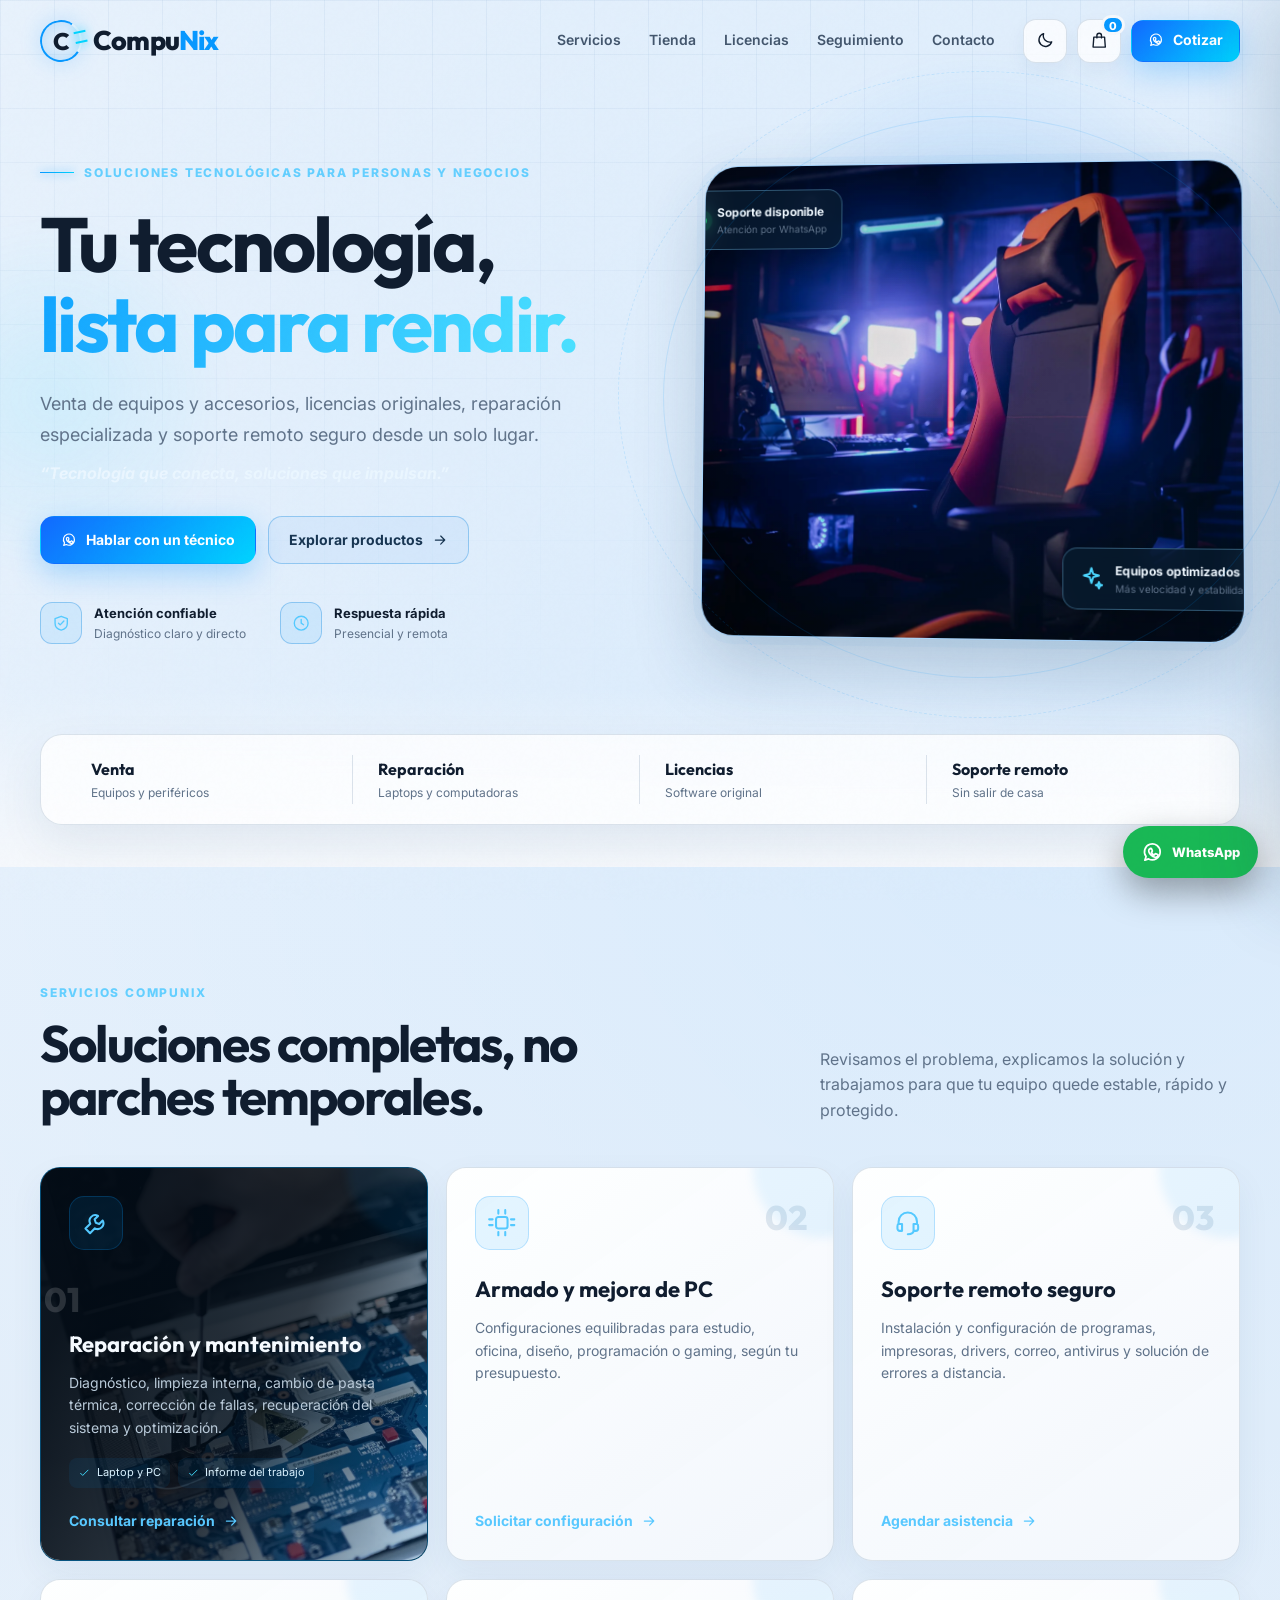
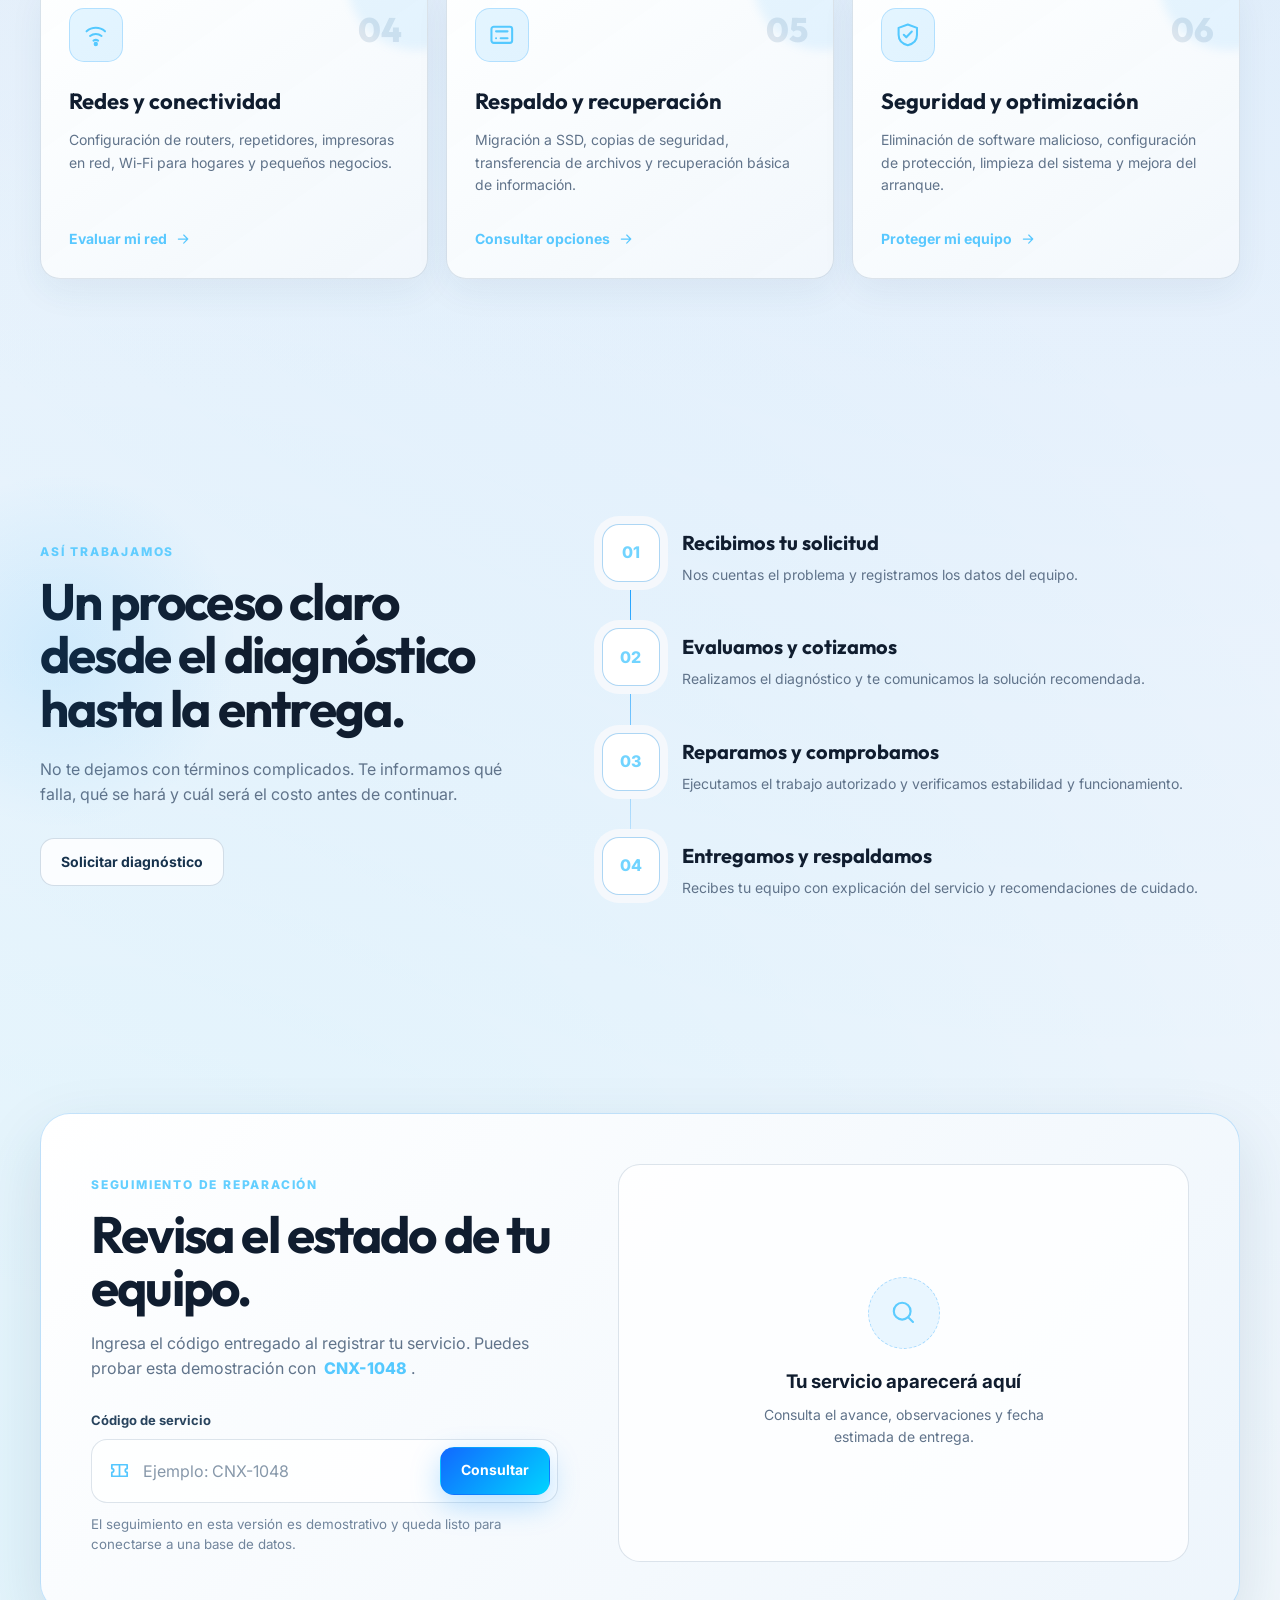
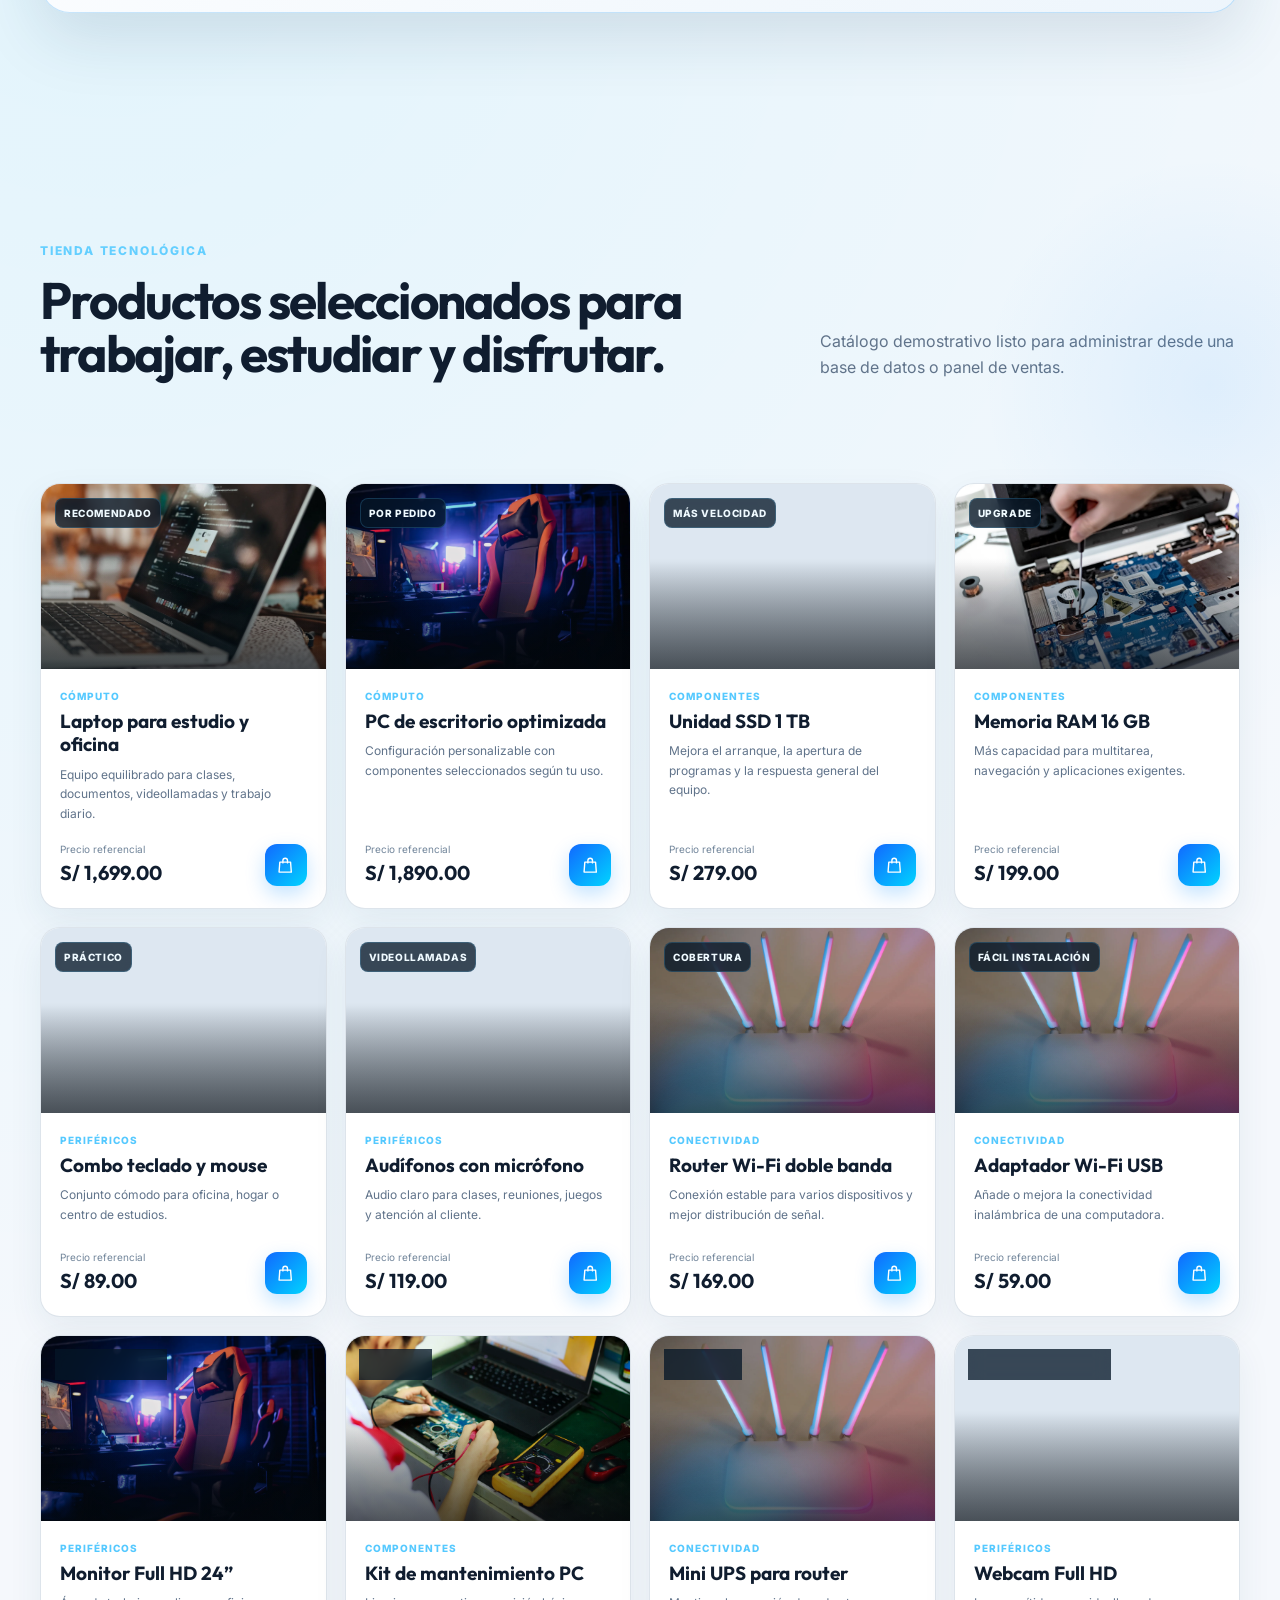
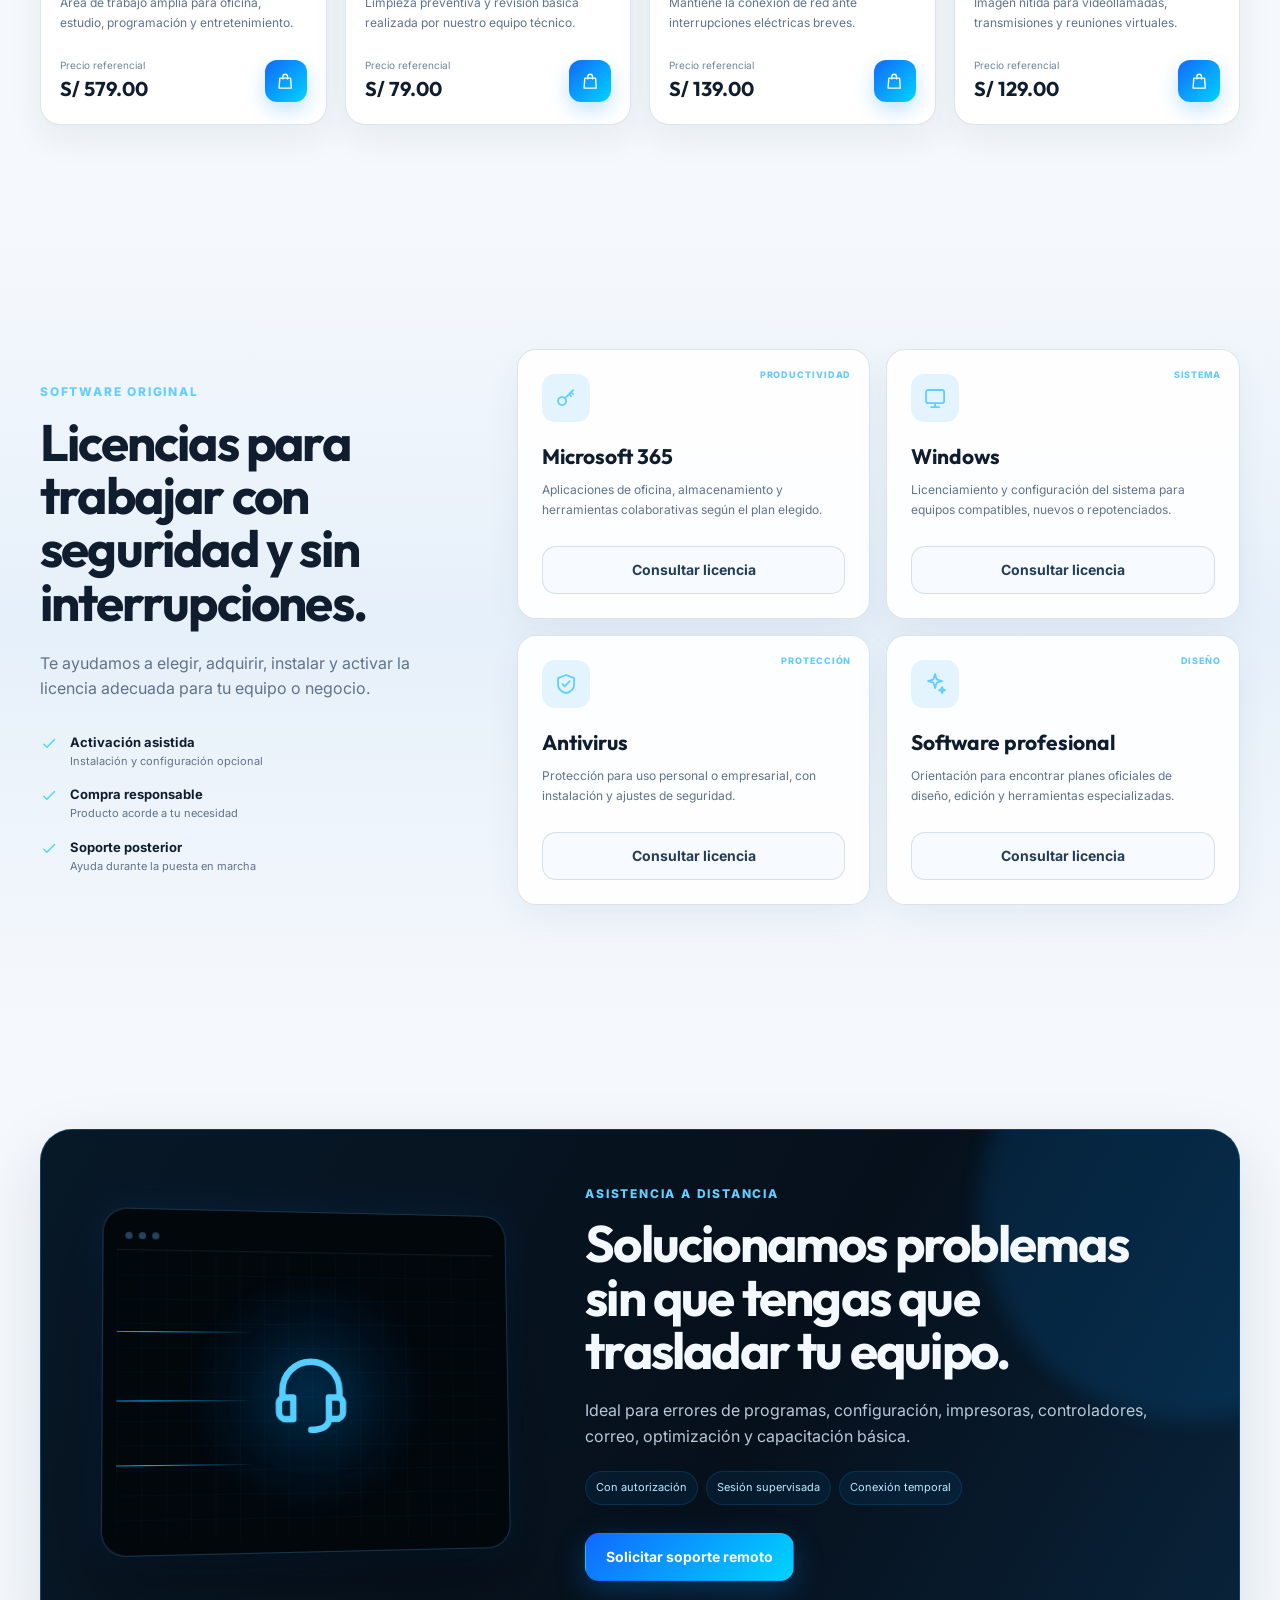
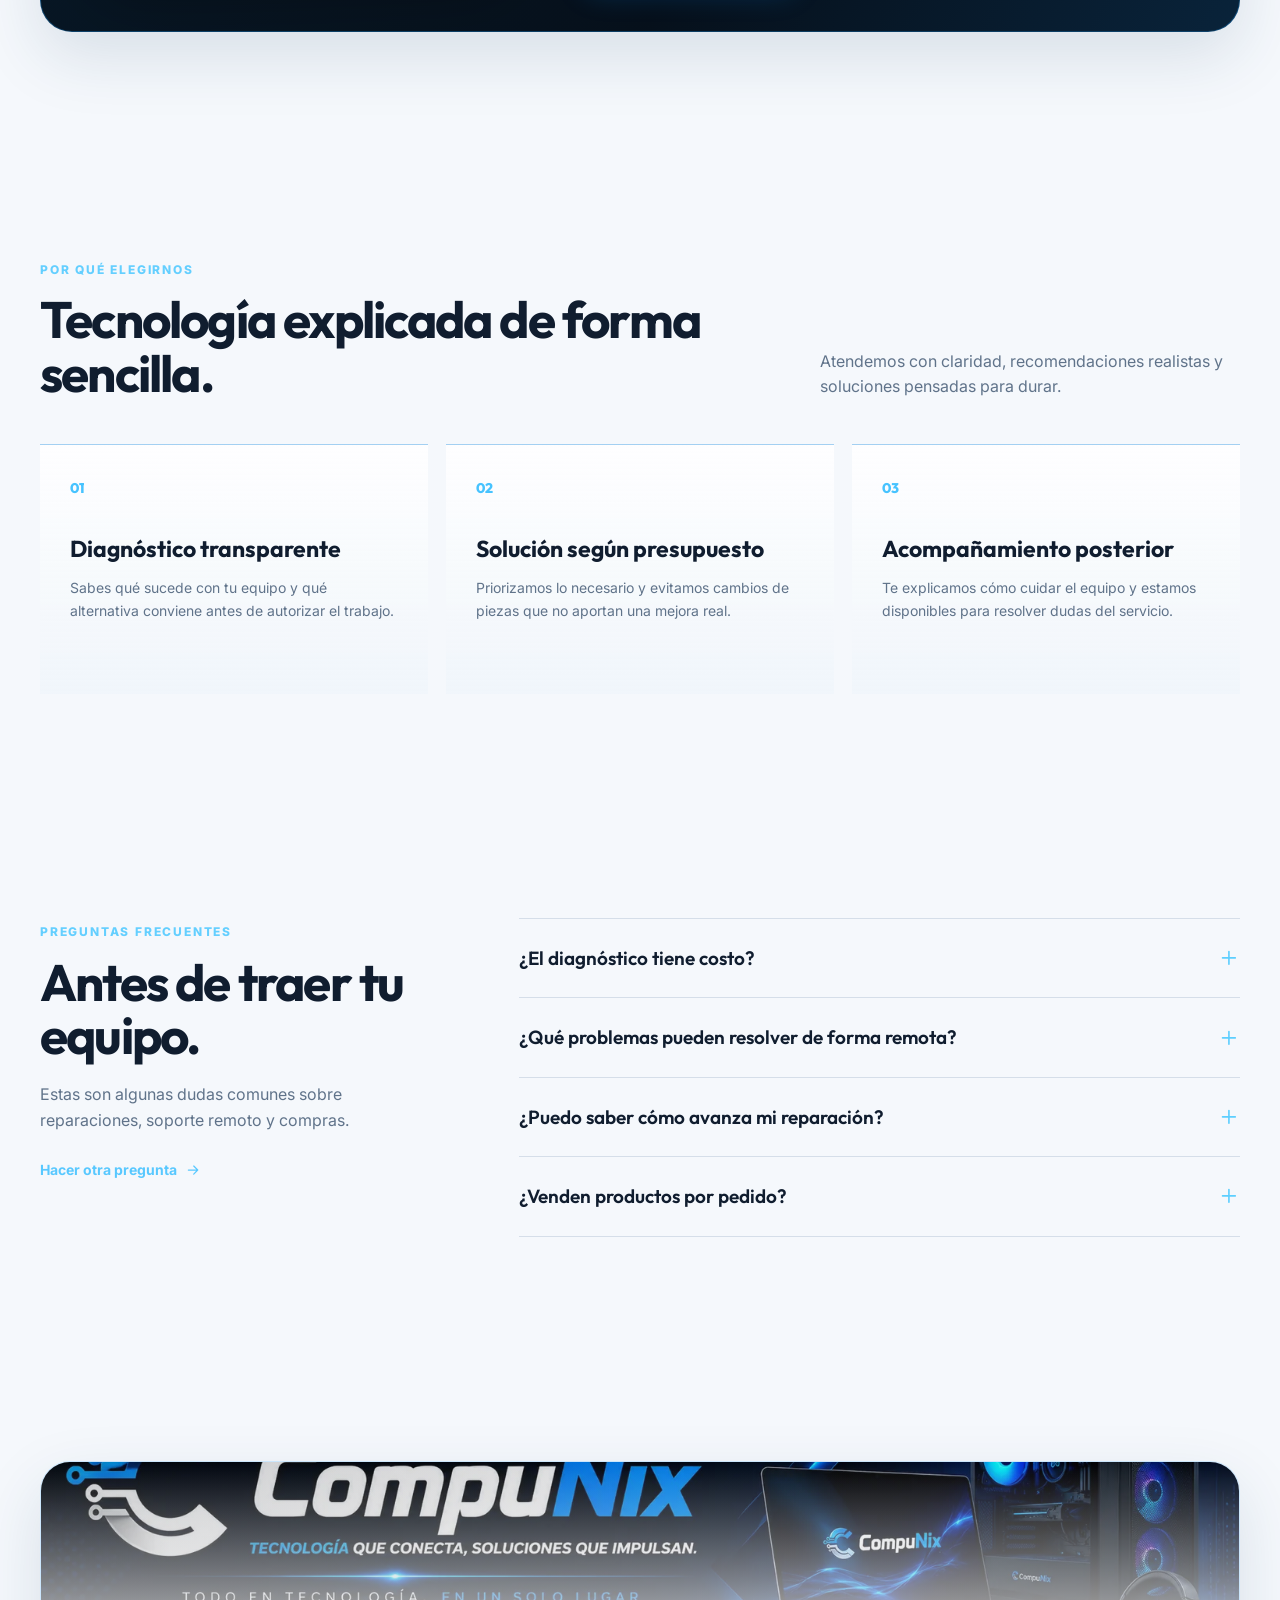
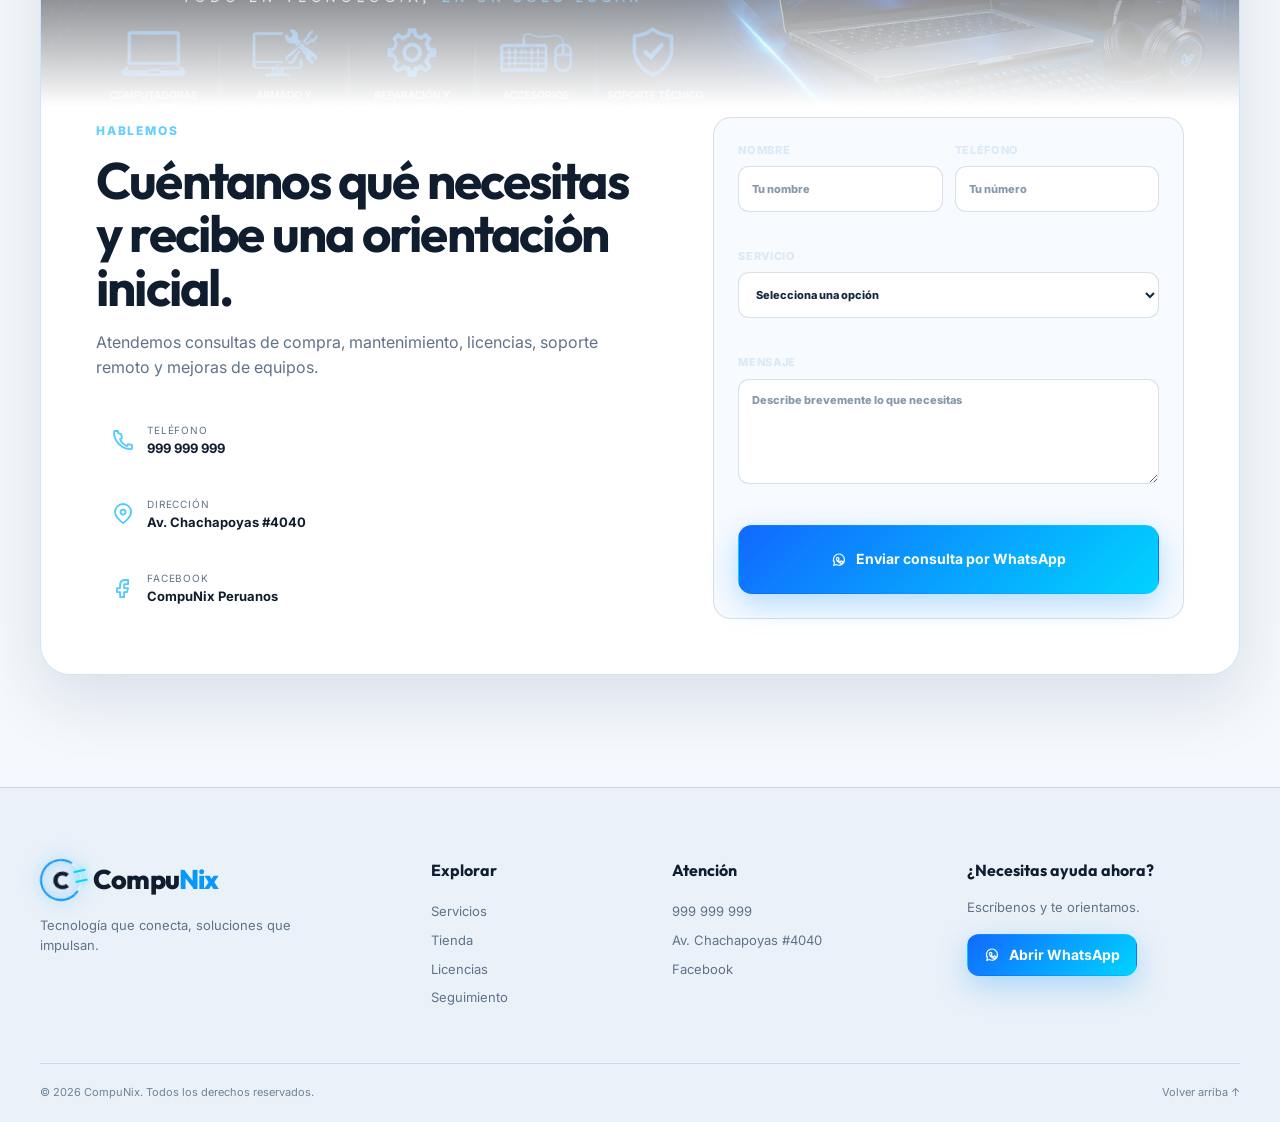
==== commit f7c5aaac: "Add files via upload" ====
--- a/index.html
+++ b/index.html
@@ -1,56 +1,75 @@
 <!doctype html>
 <html lang="es" data-theme="light">
 <head>
-  <meta charset="utf-8"><meta name="viewport" content="width=device-width, initial-scale=1">
-  <meta name="theme-color" content="#f4f8fc"><meta name="description" content="Venta de equipos, reparación, licencias originales y soporte técnico remoto en CompuNix.">
-  <title>CompuNix | Tecnología que conecta</title><link rel="icon" type="image/png" href="assets/favicon.png">
-  <link rel="preconnect" href="https://fonts.googleapis.com"><link rel="preconnect" href="https://fonts.gstatic.com" crossorigin>
+  <meta charset="utf-8">
+  <meta name="viewport" content="width=device-width, initial-scale=1">
+  <meta name="theme-color" content="#f4f8fc">
+  <meta name="description" content="CompuNix: venta de equipos, licencias originales, reparación, mantenimiento y soporte técnico remoto.">
+  <title>CompuNix | Tecnología que conecta</title>
+  <link rel="icon" type="image/png" href="assets/favicon.png">
+  <link rel="preconnect" href="https://fonts.googleapis.com">
+  <link rel="preconnect" href="https://fonts.gstatic.com" crossorigin>
   <link href="https://fonts.googleapis.com/css2?family=Inter:wght@400;500;600;700;800&family=Outfit:wght@500;600;700;800&display=swap" rel="stylesheet">
-  <script>try{const savedTheme=localStorage.getItem('compunix-theme');if(savedTheme==='dark')document.documentElement.dataset.theme='dark';}catch(_){}</script>
+  <script>
+    try {
+      const savedTheme = localStorage.getItem('compunix-theme');
+      if (savedTheme === 'dark') document.documentElement.dataset.theme = 'dark';
+    } catch (_) {}
+  </script>
   <link rel="stylesheet" href="styles.css">
 </head>
-<body data-page="inicio">
-  <svg aria-hidden="true" class="svg-sprite">
-<symbol id="i-menu" viewbox="0 0 24 24"><path d="M4 7h16M4 12h16M4 17h16"></path></symbol>
-<symbol id="i-x" viewbox="0 0 24 24"><path d="m6 6 12 12M18 6 6 18"></path></symbol>
-<symbol id="i-arrow" viewbox="0 0 24 24"><path d="M5 12h14M13 6l6 6-6 6"></path></symbol>
-<symbol id="i-chevron" viewbox="0 0 24 24"><path d="m9 18 6-6-6-6"></path></symbol>
-<symbol id="i-check" viewbox="0 0 24 24"><path d="m5 12 4 4L19 6"></path></symbol>
-<symbol id="i-whatsapp" viewbox="0 0 24 24"><path d="M20 11.5a8.2 8.2 0 0 1-12.1 7.2L4 20l1.3-3.8A8.2 8.2 0 1 1 20 11.5Z"></path><path d="M9.2 8.5c.3-.7.6-.7.9-.7h.3c.2 0 .4 0 .6.5l.8 1.8c.1.3.1.5-.1.7l-.6.8c-.2.2-.2.4 0 .7.5.9 1.2 1.7 2.1 2.2.3.2.5.2.7 0l.9-1c.2-.3.5-.3.8-.2l1.7.8c.3.2.5.3.5.5 0 .2-.1 1.2-.8 1.8-.6.6-1.5.8-2.4.6-1.1-.3-2.5-.8-4-2.2-1.2-1.1-2.1-2.5-2.4-3.6-.4-1.4.1-2.2.5-2.7Z"></path></symbol>
-<symbol id="i-facebook" viewbox="0 0 24 24"><path d="M14 8h3V4h-3c-3 0-5 2-5 5v3H6v4h3v5h4v-5h3l1-4h-4V9c0-.6.4-1 1-1Z"></path></symbol>
-<symbol id="i-phone" viewbox="0 0 24 24"><path d="M7 3H4c-.6 0-1 .4-1 1 0 9.4 7.6 17 17 17 .6 0 1-.4 1-1v-3l-4-1-1 2c-3-.8-6.2-4-7-7l2-1-1-4-3-1Z"></path></symbol>
-<symbol id="i-map" viewbox="0 0 24 24"><path d="M20 10c0 5-8 11-8 11S4 15 4 10a8 8 0 1 1 16 0Z"></path><circle cx="12" cy="10" r="2.5"></circle></symbol>
-<symbol id="i-clock" viewbox="0 0 24 24"><circle cx="12" cy="12" r="9"></circle><path d="M12 7v5l3 2"></path></symbol>
-<symbol id="i-search" viewbox="0 0 24 24"><circle cx="11" cy="11" r="7"></circle><path d="m20 20-4-4"></path></symbol>
-<symbol id="i-bag" viewbox="0 0 24 24"><path d="M5 8h14l1 13H4L5 8Z"></path><path d="M9 9V6a3 3 0 0 1 6 0v3"></path></symbol>
-<symbol id="i-monitor" viewbox="0 0 24 24"><rect height="13" rx="2" width="18" x="3" y="4"></rect><path d="M8 21h8M12 17v4"></path></symbol>
-<symbol id="i-laptop" viewbox="0 0 24 24"><rect height="11" rx="1" width="14" x="5" y="4"></rect><path d="M3 18h18l-1 2H4l-1-2Z"></path></symbol>
-<symbol id="i-wrench" viewbox="0 0 24 24"><path d="M14 6a5 5 0 0 0-6.8 6.8L3 17l4 4 4.2-4.2A5 5 0 0 0 18 10l-3 3-3-1-1-3 3-3Z"></path></symbol>
-<symbol id="i-cpu" viewbox="0 0 24 24"><rect height="10" rx="2" width="10" x="7" y="7"></rect><path d="M9 1v3M15 1v3M9 20v3M15 20v3M20 9h3M20 14h3M1 9h3M1 14h3"></path></symbol>
-<symbol id="i-headset" viewbox="0 0 24 24"><path d="M4 13v-2a8 8 0 0 1 16 0v2"></path><path d="M4 13h3v6H5a2 2 0 0 1-2-2v-2a2 2 0 0 1 1-2ZM20 13h-3v6h2a2 2 0 0 0 2-2v-2a2 2 0 0 0-1-2ZM17 19c0 2-2 3-5 3"></path></symbol>
-<symbol id="i-wifi" viewbox="0 0 24 24"><path d="M4 9a12 12 0 0 1 16 0M7 13a8 8 0 0 1 10 0M10 17a4 4 0 0 1 4 0"></path><circle cx="12" cy="20" r="1"></circle></symbol>
-<symbol id="i-shield" viewbox="0 0 24 24"><path d="M12 3 20 6v6c0 5-3.5 8-8 9-4.5-1-8-4-8-9V6l8-3Z"></path><path d="m8.5 12 2.2 2.2 4.8-5"></path></symbol>
-<symbol id="i-drive" viewbox="0 0 24 24"><rect height="14" rx="2" width="18" x="3" y="5"></rect><path d="M7 15h.01M11 15h6M7 9h10"></path></symbol>
-<symbol id="i-key" viewbox="0 0 24 24"><circle cx="8" cy="15" r="4"></circle><path d="m11 12 8-8M15 8l2 2M17 6l2 2"></path></symbol>
-<symbol id="i-box" viewbox="0 0 24 24"><path d="m4 7 8-4 8 4-8 4-8-4Z"></path><path d="M4 7v10l8 4 8-4V7M12 11v10"></path></symbol>
-<symbol id="i-ticket" viewbox="0 0 24 24"><path d="M4 6h16v4a2 2 0 0 0 0 4v4H4v-4a2 2 0 0 0 0-4V6Z"></path><path d="M12 7v10"></path></symbol>
-<symbol id="i-spark" viewbox="0 0 24 24"><path d="m12 2 1.6 5.4L19 9l-5.4 1.6L12 16l-1.6-5.4L5 9l5.4-1.6L12 2ZM19 15l.8 2.2L22 18l-2.2.8L19 21l-.8-2.2L16 18l2.2-.8L19 15Z"></path></symbol>
-<symbol id="i-star" viewbox="0 0 24 24"><path d="m12 3 2.8 5.7 6.2.9-4.5 4.4 1.1 6.2-5.6-2.9-5.6 2.9 1.1-6.2L3 9.6l6.2-.9L12 3Z"></path></symbol>
-<symbol id="i-plus" viewbox="0 0 24 24"><path d="M12 5v14M5 12h14"></path></symbol>
-<symbol id="i-minus" viewbox="0 0 24 24"><path d="M5 12h14"></path></symbol>
-<symbol id="i-trash" viewbox="0 0 24 24"><path d="M4 7h16M9 7V4h6v3M7 7l1 14h8l1-14M10 11v6M14 11v6"></path></symbol>
-<symbol id="i-copy" viewbox="0 0 24 24"><rect height="12" rx="2" width="12" x="8" y="8"></rect><path d="M16 8V6a2 2 0 0 0-2-2H6a2 2 0 0 0-2 2v8a2 2 0 0 0 2 2h2"></path></symbol>
-<symbol id="i-sun" viewbox="0 0 24 24"><circle cx="12" cy="12" r="4"></circle><path d="M12 2v2M12 20v2M4.93 4.93l1.42 1.42M17.66 17.66l1.41 1.41M2 12h2M20 12h2M4.93 19.07l1.42-1.42M17.66 6.34l1.41-1.41"></path></symbol>
-<symbol id="i-moon" viewbox="0 0 24 24"><path d="M20.5 14.1A8.5 8.5 0 0 1 9.9 3.5 8.5 8.5 0 1 0 20.5 14.1Z"></path></symbol>
-</svg>
+<body>
+  <svg class="svg-sprite" aria-hidden="true">
+    <symbol id="i-menu" viewBox="0 0 24 24"><path d="M4 7h16M4 12h16M4 17h16"/></symbol>
+    <symbol id="i-x" viewBox="0 0 24 24"><path d="m6 6 12 12M18 6 6 18"/></symbol>
+    <symbol id="i-arrow" viewBox="0 0 24 24"><path d="M5 12h14M13 6l6 6-6 6"/></symbol>
+    <symbol id="i-chevron" viewBox="0 0 24 24"><path d="m9 18 6-6-6-6"/></symbol>
+    <symbol id="i-check" viewBox="0 0 24 24"><path d="m5 12 4 4L19 6"/></symbol>
+    <symbol id="i-whatsapp" viewBox="0 0 24 24"><path d="M20 11.5a8.2 8.2 0 0 1-12.1 7.2L4 20l1.3-3.8A8.2 8.2 0 1 1 20 11.5Z"/><path d="M9.2 8.5c.3-.7.6-.7.9-.7h.3c.2 0 .4 0 .6.5l.8 1.8c.1.3.1.5-.1.7l-.6.8c-.2.2-.2.4 0 .7.5.9 1.2 1.7 2.1 2.2.3.2.5.2.7 0l.9-1c.2-.3.5-.3.8-.2l1.7.8c.3.2.5.3.5.5 0 .2-.1 1.2-.8 1.8-.6.6-1.5.8-2.4.6-1.1-.3-2.5-.8-4-2.2-1.2-1.1-2.1-2.5-2.4-3.6-.4-1.4.1-2.2.5-2.7Z"/></symbol>
+    <symbol id="i-facebook" viewBox="0 0 24 24"><path d="M14 8h3V4h-3c-3 0-5 2-5 5v3H6v4h3v5h4v-5h3l1-4h-4V9c0-.6.4-1 1-1Z"/></symbol>
+    <symbol id="i-phone" viewBox="0 0 24 24"><path d="M7 3H4c-.6 0-1 .4-1 1 0 9.4 7.6 17 17 17 .6 0 1-.4 1-1v-3l-4-1-1 2c-3-.8-6.2-4-7-7l2-1-1-4-3-1Z"/></symbol>
+    <symbol id="i-map" viewBox="0 0 24 24"><path d="M20 10c0 5-8 11-8 11S4 15 4 10a8 8 0 1 1 16 0Z"/><circle cx="12" cy="10" r="2.5"/></symbol>
+    <symbol id="i-clock" viewBox="0 0 24 24"><circle cx="12" cy="12" r="9"/><path d="M12 7v5l3 2"/></symbol>
+    <symbol id="i-search" viewBox="0 0 24 24"><circle cx="11" cy="11" r="7"/><path d="m20 20-4-4"/></symbol>
+    <symbol id="i-bag" viewBox="0 0 24 24"><path d="M5 8h14l1 13H4L5 8Z"/><path d="M9 9V6a3 3 0 0 1 6 0v3"/></symbol>
+    <symbol id="i-monitor" viewBox="0 0 24 24"><rect x="3" y="4" width="18" height="13" rx="2"/><path d="M8 21h8M12 17v4"/></symbol>
+    <symbol id="i-laptop" viewBox="0 0 24 24"><rect x="5" y="4" width="14" height="11" rx="1"/><path d="M3 18h18l-1 2H4l-1-2Z"/></symbol>
+    <symbol id="i-wrench" viewBox="0 0 24 24"><path d="M14 6a5 5 0 0 0-6.8 6.8L3 17l4 4 4.2-4.2A5 5 0 0 0 18 10l-3 3-3-1-1-3 3-3Z"/></symbol>
+    <symbol id="i-cpu" viewBox="0 0 24 24"><rect x="7" y="7" width="10" height="10" rx="2"/><path d="M9 1v3M15 1v3M9 20v3M15 20v3M20 9h3M20 14h3M1 9h3M1 14h3"/></symbol>
+    <symbol id="i-headset" viewBox="0 0 24 24"><path d="M4 13v-2a8 8 0 0 1 16 0v2"/><path d="M4 13h3v6H5a2 2 0 0 1-2-2v-2a2 2 0 0 1 1-2ZM20 13h-3v6h2a2 2 0 0 0 2-2v-2a2 2 0 0 0-1-2ZM17 19c0 2-2 3-5 3"/></symbol>
+    <symbol id="i-wifi" viewBox="0 0 24 24"><path d="M4 9a12 12 0 0 1 16 0M7 13a8 8 0 0 1 10 0M10 17a4 4 0 0 1 4 0"/><circle cx="12" cy="20" r="1"/></symbol>
+    <symbol id="i-shield" viewBox="0 0 24 24"><path d="M12 3 20 6v6c0 5-3.5 8-8 9-4.5-1-8-4-8-9V6l8-3Z"/><path d="m8.5 12 2.2 2.2 4.8-5"/></symbol>
+    <symbol id="i-drive" viewBox="0 0 24 24"><rect x="3" y="5" width="18" height="14" rx="2"/><path d="M7 15h.01M11 15h6M7 9h10"/></symbol>
+    <symbol id="i-key" viewBox="0 0 24 24"><circle cx="8" cy="15" r="4"/><path d="m11 12 8-8M15 8l2 2M17 6l2 2"/></symbol>
+    <symbol id="i-box" viewBox="0 0 24 24"><path d="m4 7 8-4 8 4-8 4-8-4Z"/><path d="M4 7v10l8 4 8-4V7M12 11v10"/></symbol>
+    <symbol id="i-ticket" viewBox="0 0 24 24"><path d="M4 6h16v4a2 2 0 0 0 0 4v4H4v-4a2 2 0 0 0 0-4V6Z"/><path d="M12 7v10"/></symbol>
+    <symbol id="i-spark" viewBox="0 0 24 24"><path d="m12 2 1.6 5.4L19 9l-5.4 1.6L12 16l-1.6-5.4L5 9l5.4-1.6L12 2ZM19 15l.8 2.2L22 18l-2.2.8L19 21l-.8-2.2L16 18l2.2-.8L19 15Z"/></symbol>
+    <symbol id="i-star" viewBox="0 0 24 24"><path d="m12 3 2.8 5.7 6.2.9-4.5 4.4 1.1 6.2-5.6-2.9-5.6 2.9 1.1-6.2L3 9.6l6.2-.9L12 3Z"/></symbol>
+    <symbol id="i-plus" viewBox="0 0 24 24"><path d="M12 5v14M5 12h14"/></symbol>
+    <symbol id="i-minus" viewBox="0 0 24 24"><path d="M5 12h14"/></symbol>
+    <symbol id="i-trash" viewBox="0 0 24 24"><path d="M4 7h16M9 7V4h6v3M7 7l1 14h8l1-14M10 11v6M14 11v6"/></symbol>
+    <symbol id="i-copy" viewBox="0 0 24 24"><rect x="8" y="8" width="12" height="12" rx="2"/><path d="M16 8V6a2 2 0 0 0-2-2H6a2 2 0 0 0-2 2v8a2 2 0 0 0 2 2h2"/></symbol>
+    <symbol id="i-sun" viewBox="0 0 24 24"><circle cx="12" cy="12" r="4"/><path d="M12 2v2M12 20v2M4.93 4.93l1.42 1.42M17.66 17.66l1.41 1.41M2 12h2M20 12h2M4.93 19.07l1.42-1.42M17.66 6.34l1.41-1.41"/></symbol>
+    <symbol id="i-moon" viewBox="0 0 24 24"><path d="M20.5 14.1A8.5 8.5 0 0 1 9.9 3.5 8.5 8.5 0 1 0 20.5 14.1Z"/></symbol>
+  </svg>
+
   <div class="page-noise" aria-hidden="true"></div>
+
   <header class="site-header" id="top">
     <div class="container nav-wrap">
-      <a class="brand" href="index.html" aria-label="CompuNix, ir al inicio">
+      <a class="brand" href="#inicio" aria-label="CompuNix, ir al inicio">
         <span class="brand-mark" aria-hidden="true"><span>C</span></span>
         <span class="brand-word">Compu<span>Nix</span></span>
       </a>
-      <nav class="main-nav" id="mainNav" aria-label="Navegación principal"><a href="index.html" class="active" aria-current="page">Inicio</a><a href="servicios.html">Servicios</a><a href="tienda.html">Tienda</a><a href="licencias.html">Licencias</a><a href="seguimiento.html">Seguimiento</a><a href="contacto.html">Contacto</a></nav>
+
+      <nav class="main-nav" id="mainNav" aria-label="Navegación principal">
+        <a href="#servicios">Servicios</a>
+        <a href="#tienda">Tienda</a>
+        <a href="#licencias">Licencias</a>
+        <a href="#seguimiento">Seguimiento</a>
+        <a href="#contacto">Contacto</a>
+      </nav>
+
       <div class="nav-actions">
         <button class="theme-toggle" id="themeToggle" type="button" aria-label="Activar modo oscuro" title="Activar modo oscuro">
           <svg class="icon theme-icon-moon" aria-hidden="true"><use href="#i-moon"></use></svg>
@@ -58,133 +77,442 @@
           <span class="sr-only" id="themeToggleLabel">Activar modo oscuro</span>
         </button>
         <button class="cart-button" id="openCart" type="button" aria-label="Abrir carrito">
-          <svg class="icon"><use href="#i-bag"></use></svg><span class="cart-count" id="cartCount">0</span>
+          <svg class="icon"><use href="#i-bag"></use></svg>
+          <span class="cart-count" id="cartCount">0</span>
         </button>
         <a class="btn btn-primary btn-small hide-mobile" href="https://wa.me/51999999999?text=Hola%20CompuNix%2C%20deseo%20una%20cotizaci%C3%B3n" target="_blank" rel="noopener">
-          <svg class="icon"><use href="#i-whatsapp"></use></svg>Cotizar
+          <svg class="icon"><use href="#i-whatsapp"></use></svg>
+          Cotizar
         </a>
         <button class="menu-button" id="menuButton" type="button" aria-label="Abrir menú" aria-expanded="false">
-          <svg class="icon menu-open"><use href="#i-menu"></use></svg><svg class="icon menu-close"><use href="#i-x"></use></svg>
+          <svg class="icon menu-open"><use href="#i-menu"></use></svg>
+          <svg class="icon menu-close"><use href="#i-x"></use></svg>
         </button>
       </div>
     </div>
   </header>
-  <main><section class="hero" id="inicio">
-<div aria-hidden="true" class="hero-glow glow-one"></div>
-<div aria-hidden="true" class="hero-glow glow-two"></div>
-<div class="container hero-grid">
-<div class="hero-content reveal">
-<div class="eyebrow"><span></span> Soluciones tecnológicas para personas y negocios</div>
-<h1>Tu tecnología, <span>lista para rendir.</span></h1>
-<p class="hero-lead">Venta de equipos y accesorios, licencias originales, reparación especializada y soporte remoto seguro desde un solo lugar.</p>
-<p class="slogan">“Tecnología que conecta, soluciones que impulsan.”</p>
-<div class="hero-actions">
-<a class="btn btn-primary" href="https://wa.me/51999999999?text=Hola%20CompuNix%2C%20necesito%20ayuda%20con%20mi%20equipo" rel="noopener" target="_blank">
-<svg class="icon"><use href="#i-whatsapp"></use></svg>
+
+  <main>
+    <section class="hero" id="inicio">
+      <div class="hero-glow glow-one" aria-hidden="true"></div>
+      <div class="hero-glow glow-two" aria-hidden="true"></div>
+      <div class="container hero-grid">
+        <div class="hero-content reveal">
+          <div class="eyebrow"><span></span> Soluciones tecnológicas para personas y negocios</div>
+          <h1>Tu tecnología, <span>lista para rendir.</span></h1>
+          <p class="hero-lead">Venta de equipos y accesorios, licencias originales, reparación especializada y soporte remoto seguro desde un solo lugar.</p>
+          <p class="slogan">“Tecnología que conecta, soluciones que impulsan.”</p>
+          <div class="hero-actions">
+            <a class="btn btn-primary" href="https://wa.me/51999999999?text=Hola%20CompuNix%2C%20necesito%20ayuda%20con%20mi%20equipo" target="_blank" rel="noopener">
+              <svg class="icon"><use href="#i-whatsapp"></use></svg>
               Hablar con un técnico
             </a>
-<a class="btn btn-ghost" href="tienda.html">Explorar productos <svg class="icon"><use href="#i-arrow"></use></svg></a>
-</div>
-<div class="hero-proof">
-<div class="proof-item">
-<span class="proof-icon"><svg class="icon"><use href="#i-shield"></use></svg></span>
-<div><strong>Atención confiable</strong><small>Diagnóstico claro y directo</small></div>
-</div>
-<div class="proof-item">
-<span class="proof-icon"><svg class="icon"><use href="#i-clock"></use></svg></span>
-<div><strong>Respuesta rápida</strong><small>Presencial y remota</small></div>
-</div>
-</div>
-</div>
-<div class="hero-visual reveal delay-1">
-<div class="visual-frame">
-<img alt="Estación moderna con computadoras y equipos tecnológicos" src="assets/hero-real.webp"/>
-<div class="visual-overlay"></div>
-<div class="status-card status-top">
-<span class="pulse-dot"></span>
-<div><strong>Soporte disponible</strong><small>Atención por WhatsApp</small></div>
-</div>
-<div class="status-card status-bottom">
-<svg class="icon"><use href="#i-spark"></use></svg>
-<div><strong>Equipos optimizados</strong><small>Más velocidad y estabilidad</small></div>
-</div>
-</div>
-<div class="orbit orbit-one"></div>
-<div class="orbit orbit-two"></div>
-</div>
-</div>
-<div class="container trust-strip reveal delay-2">
-<div><strong>Venta</strong><span>Equipos y periféricos</span></div>
-<div><strong>Reparación</strong><span>Laptops y computadoras</span></div>
-<div><strong>Licencias</strong><span>Software original</span></div>
-<div><strong>Soporte remoto</strong><span>Sin salir de casa</span></div>
-</div>
-</section><section class="section home-portals">
-  <div class="container">
-    <div class="section-heading reveal"><div><span class="section-kicker">Todo CompuNix</span><h2>Cada servicio tiene su propio espacio.</h2></div><p>Ahora la web está organizada por páginas para encontrar más rápido lo que necesitas.</p></div>
-    <div class="portal-grid">
-      <a class="portal-card reveal" href="servicios.html"><span class="portal-icon"><svg class="icon"><use href="#i-wrench"></use></svg></span><small>Servicios</small><h3>Soluciones técnicas</h3><p>Mantenimiento, redes, respaldos y optimización.</p><span class="text-link">Ver servicios <svg class="icon"><use href="#i-arrow"></use></svg></span></a>
-      <a class="portal-card reveal delay-1" href="reparacion.html"><span class="portal-icon"><svg class="icon"><use href="#i-cpu"></use></svg></span><small>Reparación</small><h3>Laptop y computadora</h3><p>Diagnóstico claro, autorización y pruebas finales.</p><span class="text-link">Ver reparación <svg class="icon"><use href="#i-arrow"></use></svg></span></a>
-      <a class="portal-card reveal delay-2" href="tienda.html"><span class="portal-icon"><svg class="icon"><use href="#i-bag"></use></svg></span><small>Tienda</small><h3>Productos tecnológicos</h3><p>Equipos, componentes, periféricos y conectividad.</p><span class="text-link">Ir a la tienda <svg class="icon"><use href="#i-arrow"></use></svg></span></a>
-      <a class="portal-card reveal" href="licencias.html"><span class="portal-icon"><svg class="icon"><use href="#i-key"></use></svg></span><small>Licencias</small><h3>Software original</h3><p>Windows, Microsoft 365, antivirus y más.</p><span class="text-link">Ver licencias <svg class="icon"><use href="#i-arrow"></use></svg></span></a>
-      <a class="portal-card reveal delay-1" href="soporte-remoto.html"><span class="portal-icon"><svg class="icon"><use href="#i-headset"></use></svg></span><small>Asistencia</small><h3>Soporte remoto</h3><p>Soluciones a distancia con sesión autorizada.</p><span class="text-link">Solicitar soporte <svg class="icon"><use href="#i-arrow"></use></svg></span></a>
-      <a class="portal-card reveal delay-2" href="seguimiento.html"><span class="portal-icon"><svg class="icon"><use href="#i-ticket"></use></svg></span><small>Seguimiento</small><h3>Estado de reparación</h3><p>Consulta el avance mediante tu código de servicio.</p><span class="text-link">Consultar equipo <svg class="icon"><use href="#i-arrow"></use></svg></span></a>
-    </div>
-  </div>
-</section><section class="section reviews-section">
-<div class="container">
-<div class="section-heading reveal">
-<div>
-<span class="section-kicker">Por qué elegirnos</span>
-<h2>Tecnología explicada de forma sencilla.</h2>
-</div>
-<p>Atendemos con claridad, recomendaciones realistas y soluciones pensadas para durar.</p>
-</div>
-<div class="value-grid">
-<article class="value-card reveal"><span>01</span><h3>Diagnóstico transparente</h3><p>Sabes qué sucede con tu equipo y qué alternativa conviene antes de autorizar el trabajo.</p></article>
-<article class="value-card reveal delay-1"><span>02</span><h3>Solución según presupuesto</h3><p>Priorizamos lo necesario y evitamos cambios de piezas que no aportan una mejora real.</p></article>
-<article class="value-card reveal delay-2"><span>03</span><h3>Acompañamiento posterior</h3><p>Te explicamos cómo cuidar el equipo y estamos disponibles para resolver dudas del servicio.</p></article>
-</div>
-</div>
-</section><section class="section compact-cta-section"><div class="container compact-cta reveal"><div><span class="section-kicker">Atención directa</span><h2>¿No sabes qué servicio elegir?</h2><p>Cuéntanos el problema por WhatsApp y te orientamos antes de llevar el equipo.</p></div><div class="compact-cta-actions"><a class="btn btn-primary" href="https://wa.me/51999999999?text=Hola%20CompuNix%2C%20necesito%20orientaci%C3%B3n" target="_blank" rel="noopener"><svg class="icon"><use href="#i-whatsapp"></use></svg>Consultar ahora</a><a class="btn btn-ghost" href="contacto.html">Ver contacto</a></div></div></section></main>
+            <a class="btn btn-ghost" href="#tienda">Explorar productos <svg class="icon"><use href="#i-arrow"></use></svg></a>
+          </div>
+          <div class="hero-proof">
+            <div class="proof-item">
+              <span class="proof-icon"><svg class="icon"><use href="#i-shield"></use></svg></span>
+              <div><strong>Atención confiable</strong><small>Diagnóstico claro y directo</small></div>
+            </div>
+            <div class="proof-item">
+              <span class="proof-icon"><svg class="icon"><use href="#i-clock"></use></svg></span>
+              <div><strong>Respuesta rápida</strong><small>Presencial y remota</small></div>
+            </div>
+          </div>
+        </div>
+
+        <div class="hero-visual reveal delay-1">
+          <div class="visual-frame">
+            <img src="assets/hero-real.webp" alt="Estación moderna con computadoras y equipos tecnológicos">
+            <div class="visual-overlay"></div>
+            <div class="status-card status-top">
+              <span class="pulse-dot"></span>
+              <div><strong>Soporte disponible</strong><small>Atención por WhatsApp</small></div>
+            </div>
+            <div class="status-card status-bottom">
+              <svg class="icon"><use href="#i-spark"></use></svg>
+              <div><strong>Equipos optimizados</strong><small>Más velocidad y estabilidad</small></div>
+            </div>
+          </div>
+          <div class="orbit orbit-one"></div>
+          <div class="orbit orbit-two"></div>
+        </div>
+      </div>
+
+      <div class="container trust-strip reveal delay-2">
+        <div><strong>Venta</strong><span>Equipos y periféricos</span></div>
+        <div><strong>Reparación</strong><span>Laptops y computadoras</span></div>
+        <div><strong>Licencias</strong><span>Software original</span></div>
+        <div><strong>Soporte remoto</strong><span>Sin salir de casa</span></div>
+      </div>
+    </section>
+
+    <section class="section services" id="servicios">
+      <div class="container">
+        <div class="section-heading reveal">
+          <div>
+            <span class="section-kicker">Servicios CompuNix</span>
+            <h2>Soluciones completas, no parches temporales.</h2>
+          </div>
+          <p>Revisamos el problema, explicamos la solución y trabajamos para que tu equipo quede estable, rápido y protegido.</p>
+        </div>
+
+        <div class="service-grid">
+          <article class="service-card featured with-photo reveal">
+            <div class="service-photo"><img src="assets/repair-real.webp" alt="Técnico realizando mantenimiento interno de una laptop" loading="lazy" decoding="async"></div>
+            <div class="service-icon"><svg class="icon"><use href="#i-wrench"></use></svg></div>
+            <span class="service-number">01</span>
+            <h3>Reparación y mantenimiento</h3>
+            <p>Diagnóstico, limpieza interna, cambio de pasta térmica, corrección de fallas, recuperación del sistema y optimización.</p>
+            <ul class="mini-list">
+              <li><svg class="icon"><use href="#i-check"></use></svg> Laptop y PC</li>
+              <li><svg class="icon"><use href="#i-check"></use></svg> Informe del trabajo</li>
+            </ul>
+            <a href="#seguimiento" class="text-link">Consultar reparación <svg class="icon"><use href="#i-arrow"></use></svg></a>
+          </article>
+
+          <article class="service-card reveal delay-1">
+            <div class="service-icon"><svg class="icon"><use href="#i-cpu"></use></svg></div>
+            <span class="service-number">02</span>
+            <h3>Armado y mejora de PC</h3>
+            <p>Configuraciones equilibradas para estudio, oficina, diseño, programación o gaming, según tu presupuesto.</p>
+            <a href="https://wa.me/51999999999?text=Hola%20CompuNix%2C%20quiero%20cotizar%20una%20PC" target="_blank" rel="noopener" class="text-link">Solicitar configuración <svg class="icon"><use href="#i-arrow"></use></svg></a>
+          </article>
+
+          <article class="service-card reveal delay-2">
+            <div class="service-icon"><svg class="icon"><use href="#i-headset"></use></svg></div>
+            <span class="service-number">03</span>
+            <h3>Soporte remoto seguro</h3>
+            <p>Instalación y configuración de programas, impresoras, drivers, correo, antivirus y solución de errores a distancia.</p>
+            <button class="text-link button-link" type="button" data-open-support>Agendar asistencia <svg class="icon"><use href="#i-arrow"></use></svg></button>
+          </article>
+
+          <article class="service-card reveal">
+            <div class="service-icon"><svg class="icon"><use href="#i-wifi"></use></svg></div>
+            <span class="service-number">04</span>
+            <h3>Redes y conectividad</h3>
+            <p>Configuración de routers, repetidores, impresoras en red, Wi-Fi para hogares y pequeños negocios.</p>
+            <a href="https://wa.me/51999999999?text=Hola%20CompuNix%2C%20necesito%20ayuda%20con%20mi%20red%20Wi-Fi" target="_blank" rel="noopener" class="text-link">Evaluar mi red <svg class="icon"><use href="#i-arrow"></use></svg></a>
+          </article>
+
+          <article class="service-card reveal delay-1">
+            <div class="service-icon"><svg class="icon"><use href="#i-drive"></use></svg></div>
+            <span class="service-number">05</span>
+            <h3>Respaldo y recuperación</h3>
+            <p>Migración a SSD, copias de seguridad, transferencia de archivos y recuperación básica de información.</p>
+            <a href="https://wa.me/51999999999?text=Hola%20CompuNix%2C%20necesito%20recuperar%20o%20respaldar%20mis%20archivos" target="_blank" rel="noopener" class="text-link">Consultar opciones <svg class="icon"><use href="#i-arrow"></use></svg></a>
+          </article>
+
+          <article class="service-card reveal delay-2">
+            <div class="service-icon"><svg class="icon"><use href="#i-shield"></use></svg></div>
+            <span class="service-number">06</span>
+            <h3>Seguridad y optimización</h3>
+            <p>Eliminación de software malicioso, configuración de protección, limpieza del sistema y mejora del arranque.</p>
+            <a href="https://wa.me/51999999999?text=Hola%20CompuNix%2C%20quiero%20optimizar%20y%20proteger%20mi%20equipo" target="_blank" rel="noopener" class="text-link">Proteger mi equipo <svg class="icon"><use href="#i-arrow"></use></svg></a>
+          </article>
+        </div>
+      </div>
+    </section>
+
+    <section class="section process-section">
+      <div class="container process-grid">
+        <div class="process-copy reveal">
+          <span class="section-kicker">Así trabajamos</span>
+          <h2>Un proceso claro desde el diagnóstico hasta la entrega.</h2>
+          <p>No te dejamos con términos complicados. Te informamos qué falla, qué se hará y cuál será el costo antes de continuar.</p>
+          <a class="btn btn-secondary" href="https://wa.me/51999999999?text=Hola%20CompuNix%2C%20quiero%20llevar%20mi%20equipo%20a%20revisi%C3%B3n" target="_blank" rel="noopener">Solicitar diagnóstico</a>
+        </div>
+        <div class="process-steps">
+          <article class="process-step reveal">
+            <span>01</span><div><h3>Recibimos tu solicitud</h3><p>Nos cuentas el problema y registramos los datos del equipo.</p></div>
+          </article>
+          <article class="process-step reveal delay-1">
+            <span>02</span><div><h3>Evaluamos y cotizamos</h3><p>Realizamos el diagnóstico y te comunicamos la solución recomendada.</p></div>
+          </article>
+          <article class="process-step reveal delay-2">
+            <span>03</span><div><h3>Reparamos y comprobamos</h3><p>Ejecutamos el trabajo autorizado y verificamos estabilidad y funcionamiento.</p></div>
+          </article>
+          <article class="process-step reveal delay-3">
+            <span>04</span><div><h3>Entregamos y respaldamos</h3><p>Recibes tu equipo con explicación del servicio y recomendaciones de cuidado.</p></div>
+          </article>
+        </div>
+      </div>
+    </section>
+
+    <section class="section tracking-section" id="seguimiento">
+      <div class="container tracking-shell reveal">
+        <div class="tracking-copy">
+          <span class="section-kicker">Seguimiento de reparación</span>
+          <h2>Revisa el estado de tu equipo.</h2>
+          <p>Ingresa el código entregado al registrar tu servicio. Puedes probar esta demostración con <button class="demo-code" type="button" data-demo-code="CNX-1048">CNX-1048</button>.</p>
+          <form class="tracking-form" id="trackingForm">
+            <label for="trackingCode">Código de servicio</label>
+            <div class="tracking-input-wrap">
+              <svg class="icon"><use href="#i-ticket"></use></svg>
+              <input id="trackingCode" name="trackingCode" type="text" placeholder="Ejemplo: CNX-1048" autocomplete="off" maxlength="20" required>
+              <button class="btn btn-primary" type="submit">Consultar</button>
+            </div>
+          </form>
+          <small class="form-note">El seguimiento en esta versión es demostrativo y queda listo para conectarse a una base de datos.</small>
+        </div>
+        <div class="tracking-result" id="trackingResult" aria-live="polite">
+          <div class="tracking-placeholder">
+            <span><svg class="icon"><use href="#i-search"></use></svg></span>
+            <h3>Tu servicio aparecerá aquí</h3>
+            <p>Consulta el avance, observaciones y fecha estimada de entrega.</p>
+          </div>
+        </div>
+      </div>
+    </section>
+
+    <section class="section store-section" id="tienda">
+      <div class="container">
+        <div class="section-heading store-heading reveal">
+          <div>
+            <span class="section-kicker">Tienda tecnológica</span>
+            <h2>Productos seleccionados para trabajar, estudiar y disfrutar.</h2>
+          </div>
+          <p>Catálogo demostrativo listo para administrar desde una base de datos o panel de ventas.</p>
+        </div>
+
+        <div class="store-toolbar reveal">
+          <div class="filter-pills" id="productFilters" aria-label="Filtrar productos">
+            <button class="filter-pill active" type="button" data-filter="all">Todos</button>
+            <button class="filter-pill" type="button" data-filter="computo">Cómputo</button>
+            <button class="filter-pill" type="button" data-filter="componentes">Componentes</button>
+            <button class="filter-pill" type="button" data-filter="perifericos">Periféricos</button>
+            <button class="filter-pill" type="button" data-filter="conectividad">Conectividad</button>
+          </div>
+          <label class="store-search" for="productSearch">
+            <svg class="icon"><use href="#i-search"></use></svg>
+            <input type="search" id="productSearch" placeholder="Buscar producto">
+          </label>
+        </div>
+
+        <div class="product-grid" id="productGrid"></div>
+        <div class="empty-products" id="emptyProducts" hidden>
+          <svg class="icon"><use href="#i-search"></use></svg>
+          <h3>No encontramos productos</h3>
+          <p>Prueba con otro término o selecciona otra categoría.</p>
+        </div>
+      </div>
+    </section>
+
+    <section class="section licenses-section" id="licencias">
+      <div class="container">
+        <div class="licenses-layout">
+          <div class="licenses-copy reveal">
+            <span class="section-kicker">Software original</span>
+            <h2>Licencias para trabajar con seguridad y sin interrupciones.</h2>
+            <p>Te ayudamos a elegir, adquirir, instalar y activar la licencia adecuada para tu equipo o negocio.</p>
+            <div class="license-benefits">
+              <div><svg class="icon"><use href="#i-check"></use></svg><span><strong>Activación asistida</strong><small>Instalación y configuración opcional</small></span></div>
+              <div><svg class="icon"><use href="#i-check"></use></svg><span><strong>Compra responsable</strong><small>Producto acorde a tu necesidad</small></span></div>
+              <div><svg class="icon"><use href="#i-check"></use></svg><span><strong>Soporte posterior</strong><small>Ayuda durante la puesta en marcha</small></span></div>
+            </div>
+          </div>
+          <div class="license-grid">
+            <article class="license-card reveal">
+              <span class="license-badge">Productividad</span>
+              <div class="license-icon"><svg class="icon"><use href="#i-key"></use></svg></div>
+              <h3>Microsoft 365</h3>
+              <p>Aplicaciones de oficina, almacenamiento y herramientas colaborativas según el plan elegido.</p>
+              <button type="button" class="btn btn-card" data-license="Microsoft 365">Consultar licencia</button>
+            </article>
+            <article class="license-card reveal delay-1">
+              <span class="license-badge">Sistema</span>
+              <div class="license-icon"><svg class="icon"><use href="#i-monitor"></use></svg></div>
+              <h3>Windows</h3>
+              <p>Licenciamiento y configuración del sistema para equipos compatibles, nuevos o repotenciados.</p>
+              <button type="button" class="btn btn-card" data-license="Windows">Consultar licencia</button>
+            </article>
+            <article class="license-card reveal delay-2">
+              <span class="license-badge">Protección</span>
+              <div class="license-icon"><svg class="icon"><use href="#i-shield"></use></svg></div>
+              <h3>Antivirus</h3>
+              <p>Protección para uso personal o empresarial, con instalación y ajustes de seguridad.</p>
+              <button type="button" class="btn btn-card" data-license="Antivirus">Consultar licencia</button>
+            </article>
+            <article class="license-card reveal delay-3">
+              <span class="license-badge">Diseño</span>
+              <div class="license-icon"><svg class="icon"><use href="#i-spark"></use></svg></div>
+              <h3>Software profesional</h3>
+              <p>Orientación para encontrar planes oficiales de diseño, edición y herramientas especializadas.</p>
+              <button type="button" class="btn btn-card" data-license="Software profesional">Consultar licencia</button>
+            </article>
+          </div>
+        </div>
+      </div>
+    </section>
+
+    <section class="section remote-section">
+      <div class="container remote-card reveal">
+        <div class="remote-visual" aria-hidden="true">
+          <div class="remote-screen">
+            <div class="screen-bar"><span></span><span></span><span></span></div>
+            <div class="screen-content">
+              <svg class="icon"><use href="#i-headset"></use></svg>
+              <div class="signal-lines"><i></i><i></i><i></i></div>
+            </div>
+          </div>
+        </div>
+        <div class="remote-copy">
+          <span class="section-kicker">Asistencia a distancia</span>
+          <h2>Solucionamos problemas sin que tengas que trasladar tu equipo.</h2>
+          <p>Ideal para errores de programas, configuración, impresoras, controladores, correo, optimización y capacitación básica.</p>
+          <div class="remote-tags"><span>Con autorización</span><span>Sesión supervisada</span><span>Conexión temporal</span></div>
+          <button class="btn btn-primary" type="button" data-open-support>Solicitar soporte remoto</button>
+        </div>
+      </div>
+    </section>
+
+    <section class="section reviews-section">
+      <div class="container">
+        <div class="section-heading reveal">
+          <div>
+            <span class="section-kicker">Por qué elegirnos</span>
+            <h2>Tecnología explicada de forma sencilla.</h2>
+          </div>
+          <p>Atendemos con claridad, recomendaciones realistas y soluciones pensadas para durar.</p>
+        </div>
+        <div class="value-grid">
+          <article class="value-card reveal"><span>01</span><h3>Diagnóstico transparente</h3><p>Sabes qué sucede con tu equipo y qué alternativa conviene antes de autorizar el trabajo.</p></article>
+          <article class="value-card reveal delay-1"><span>02</span><h3>Solución según presupuesto</h3><p>Priorizamos lo necesario y evitamos cambios de piezas que no aportan una mejora real.</p></article>
+          <article class="value-card reveal delay-2"><span>03</span><h3>Acompañamiento posterior</h3><p>Te explicamos cómo cuidar el equipo y estamos disponibles para resolver dudas del servicio.</p></article>
+        </div>
+      </div>
+    </section>
+
+    <section class="section faq-section">
+      <div class="container faq-layout">
+        <div class="faq-intro reveal">
+          <span class="section-kicker">Preguntas frecuentes</span>
+          <h2>Antes de traer tu equipo.</h2>
+          <p>Estas son algunas dudas comunes sobre reparaciones, soporte remoto y compras.</p>
+          <a class="text-link" href="https://wa.me/51999999999?text=Hola%20CompuNix%2C%20tengo%20una%20consulta" target="_blank" rel="noopener">Hacer otra pregunta <svg class="icon"><use href="#i-arrow"></use></svg></a>
+        </div>
+        <div class="faq-list" id="faqList">
+          <article class="faq-item reveal">
+            <button type="button" aria-expanded="false"><span>¿El diagnóstico tiene costo?</span><svg class="icon"><use href="#i-plus"></use></svg></button>
+            <div class="faq-answer"><p>El costo depende del tipo de revisión y del equipo. Antes de recibirlo te indicamos las condiciones por WhatsApp.</p></div>
+          </article>
+          <article class="faq-item reveal delay-1">
+            <button type="button" aria-expanded="false"><span>¿Qué problemas pueden resolver de forma remota?</span><svg class="icon"><use href="#i-plus"></use></svg></button>
+            <div class="faq-answer"><p>Configuración de programas, impresoras, correo, controladores, errores de Windows, optimización y otras fallas que no requieran intervenir físicamente el equipo.</p></div>
+          </article>
+          <article class="faq-item reveal delay-2">
+            <button type="button" aria-expanded="false"><span>¿Puedo saber cómo avanza mi reparación?</span><svg class="icon"><use href="#i-plus"></use></svg></button>
+            <div class="faq-answer"><p>Sí. Con tu código de servicio puedes consultar la etapa del trabajo. La página incluye una demostración lista para conectarse al sistema real.</p></div>
+          </article>
+          <article class="faq-item reveal delay-3">
+            <button type="button" aria-expanded="false"><span>¿Venden productos por pedido?</span><svg class="icon"><use href="#i-plus"></use></svg></button>
+            <div class="faq-answer"><p>Sí. Puedes enviar tu lista o indicar para qué necesitas el equipo y recibir una propuesta por WhatsApp.</p></div>
+          </article>
+        </div>
+      </div>
+    </section>
+
+    <section class="section contact-section" id="contacto">
+      <div class="container contact-shell reveal">
+        <div class="contact-banner">
+          <img src="assets/brand-banner.webp" alt="Identidad visual de CompuNix">
+          <div class="contact-banner-overlay"></div>
+        </div>
+        <div class="contact-content">
+          <div class="contact-copy">
+            <span class="section-kicker">Hablemos</span>
+            <h2>Cuéntanos qué necesitas y recibe una orientación inicial.</h2>
+            <p>Atendemos consultas de compra, mantenimiento, licencias, soporte remoto y mejoras de equipos.</p>
+            <div class="contact-data">
+              <a href="tel:+51999999999"><svg class="icon"><use href="#i-phone"></use></svg><span><small>Teléfono</small><strong>999 999 999</strong></span></a>
+              <a href="https://maps.google.com/?q=Av.%20Chachapoyas%20%234040" target="_blank" rel="noopener"><svg class="icon"><use href="#i-map"></use></svg><span><small>Dirección</small><strong>Av. Chachapoyas #4040</strong></span></a>
+              <a href="https://www.facebook.com/compunixperuanos/" target="_blank" rel="noopener"><svg class="icon"><use href="#i-facebook"></use></svg><span><small>Facebook</small><strong>CompuNix Peruanos</strong></span></a>
+            </div>
+          </div>
+          <form class="contact-form" id="contactForm">
+            <div class="field-row">
+              <label>Nombre<input type="text" name="name" placeholder="Tu nombre" required></label>
+              <label>Teléfono<input type="tel" name="phone" placeholder="Tu número" required></label>
+            </div>
+            <label>Servicio
+              <select name="service" required>
+                <option value="">Selecciona una opción</option>
+                <option>Reparación o mantenimiento</option>
+                <option>Compra de equipo o accesorio</option>
+                <option>Licencia de software</option>
+                <option>Soporte remoto</option>
+                <option>Redes y conectividad</option>
+                <option>Otro servicio</option>
+              </select>
+            </label>
+            <label>Mensaje<textarea name="message" rows="4" placeholder="Describe brevemente lo que necesitas" required></textarea></label>
+            <button class="btn btn-primary btn-full" type="submit"><svg class="icon"><use href="#i-whatsapp"></use></svg> Enviar consulta por WhatsApp</button>
+          </form>
+        </div>
+      </div>
+    </section>
+  </main>
+
   <footer class="site-footer">
     <div class="container footer-grid">
       <div class="footer-brand">
-        <a class="brand" href="index.html"><span class="brand-mark"><span>C</span></span><span class="brand-word">Compu<span>Nix</span></span></a>
+        <a class="brand" href="#top"><span class="brand-mark"><span>C</span></span><span class="brand-word">Compu<span>Nix</span></span></a>
         <p>Tecnología que conecta, soluciones que impulsan.</p>
       </div>
-      <div class="footer-links"><strong>Explorar</strong><a href="servicios.html">Servicios</a><a href="tienda.html">Tienda</a><a href="licencias.html">Licencias</a><a href="seguimiento.html">Seguimiento</a></div>
+      <div class="footer-links"><strong>Explorar</strong><a href="#servicios">Servicios</a><a href="#tienda">Tienda</a><a href="#licencias">Licencias</a><a href="#seguimiento">Seguimiento</a></div>
       <div class="footer-links"><strong>Atención</strong><a href="tel:+51999999999">999 999 999</a><a href="https://maps.google.com/?q=Av.%20Chachapoyas%20%234040" target="_blank" rel="noopener">Av. Chachapoyas #4040</a><a href="https://www.facebook.com/compunixperuanos/" target="_blank" rel="noopener">Facebook</a></div>
-      <div class="footer-cta"><strong>¿Necesitas ayuda ahora?</strong><p>Escríbenos y te orientamos.</p><a class="btn btn-primary btn-small" href="https://wa.me/51999999999" target="_blank" rel="noopener"><svg class="icon"><use href="#i-whatsapp"></use></svg>Abrir WhatsApp</a></div>
+      <div class="footer-cta"><strong>¿Necesitas ayuda ahora?</strong><p>Escríbenos y te orientamos.</p><a class="btn btn-primary btn-small" href="https://wa.me/51999999999" target="_blank" rel="noopener"><svg class="icon"><use href="#i-whatsapp"></use></svg> Abrir WhatsApp</a></div>
     </div>
     <div class="container footer-bottom"><span>© <span id="currentYear"></span> CompuNix. Todos los derechos reservados.</span><a href="#top">Volver arriba ↑</a></div>
   </footer>
+
   <a class="floating-whatsapp" href="https://wa.me/51999999999?text=Hola%20CompuNix" target="_blank" rel="noopener" aria-label="Contactar por WhatsApp">
     <svg class="icon"><use href="#i-whatsapp"></use></svg><span>WhatsApp</span>
   </a>
+
   <div class="drawer-overlay" id="drawerOverlay"></div>
   <aside class="cart-drawer" id="cartDrawer" aria-hidden="true" aria-label="Carrito de compras">
-    <div class="drawer-header"><div><span>Tu pedido</span><h2>Carrito</h2></div><button type="button" id="closeCart" aria-label="Cerrar carrito"><svg class="icon"><use href="#i-x"></use></svg></button></div>
+    <div class="drawer-header">
+      <div><span>Tu pedido</span><h2>Carrito</h2></div>
+      <button type="button" id="closeCart" aria-label="Cerrar carrito"><svg class="icon"><use href="#i-x"></use></svg></button>
+    </div>
     <div class="cart-items" id="cartItems"></div>
     <div class="empty-cart" id="emptyCart"><span><svg class="icon"><use href="#i-bag"></use></svg></span><h3>Tu carrito está vacío</h3><p>Agrega productos y envía el pedido por WhatsApp.</p></div>
-    <div class="cart-footer" id="cartFooter" hidden><div class="cart-total"><span>Total referencial</span><strong id="cartTotal">S/ 0.00</strong></div><button class="btn btn-primary btn-full" type="button" id="sendCart"><svg class="icon"><use href="#i-whatsapp"></use></svg>Pedir por WhatsApp</button><small>Los precios y la disponibilidad se confirman antes de la compra.</small></div>
+    <div class="cart-footer" id="cartFooter" hidden>
+      <div class="cart-total"><span>Total referencial</span><strong id="cartTotal">S/ 0.00</strong></div>
+      <button class="btn btn-primary btn-full" type="button" id="sendCart"><svg class="icon"><use href="#i-whatsapp"></use></svg> Pedir por WhatsApp</button>
+      <small>Los precios y la disponibilidad se confirman antes de la compra.</small>
+    </div>
   </aside>
+
   <div class="modal" id="supportModal" aria-hidden="true" role="dialog" aria-modal="true" aria-labelledby="supportTitle">
     <div class="modal-backdrop" data-close-support></div>
     <div class="modal-panel">
       <button class="modal-close" type="button" data-close-support aria-label="Cerrar"><svg class="icon"><use href="#i-x"></use></svg></button>
       <div class="modal-icon"><svg class="icon"><use href="#i-headset"></use></svg></div>
-      <span class="section-kicker">Soporte remoto</span><h2 id="supportTitle">Solicita una sesión de asistencia.</h2>
+      <span class="section-kicker">Soporte remoto</span>
+      <h2 id="supportTitle">Solicita una sesión de asistencia.</h2>
       <p>Completa los datos y abriremos WhatsApp con tu solicitud lista para enviar.</p>
       <form id="supportForm">
         <label>Nombre<input type="text" name="name" placeholder="Tu nombre" required></label>
-        <label>Tipo de ayuda<select name="service" required><option value="">Selecciona una opción</option><option>Instalación de programa</option><option>Configuración de impresora</option><option>Error de Windows</option><option>Optimización del equipo</option><option>Correo o cuenta</option><option>Otro problema</option></select></label>
+        <label>Tipo de ayuda
+          <select name="service" required>
+            <option value="">Selecciona una opción</option>
+            <option>Instalación de programa</option>
+            <option>Configuración de impresora</option>
+            <option>Error de Windows</option>
+            <option>Optimización del equipo</option>
+            <option>Correo o cuenta</option>
+            <option>Otro problema</option>
+          </select>
+        </label>
         <label>Describe el problema<textarea name="detail" rows="4" placeholder="¿Qué mensaje o problema aparece?" required></textarea></label>
-        <button class="btn btn-primary btn-full" type="submit"><svg class="icon"><use href="#i-whatsapp"></use></svg>Continuar por WhatsApp</button>
+        <button class="btn btn-primary btn-full" type="submit"><svg class="icon"><use href="#i-whatsapp"></use></svg> Continuar por WhatsApp</button>
       </form>
     </div>
   </div>
+
   <div class="toast" id="toast" role="status" aria-live="polite"></div>
   <script src="script.js"></script>
 </body>
-</html>+</html>
--- a/styles.css
+++ b/styles.css
@@ -759,131 +759,3 @@
 @media (max-width: 480px) {
   .theme-toggle { width: 40px; height: 40px; }
 }
-
-
-/* === Estructura multipágina === */
-.main-nav a.active { color: #fff; }
-.main-nav a.active::after { right: 0; }
-
-.page-hero { position: relative; min-height: 610px; padding: 145px 0 82px; overflow: hidden; }
-.page-hero::before { content: ""; position: absolute; inset: 0; background: linear-gradient(110deg, rgba(0,136,255,.08), transparent 48%); pointer-events: none; }
-.page-hero-glow { position: absolute; width: 520px; height: 520px; right: -130px; top: -160px; border-radius: 50%; background: rgba(0,145,255,.13); filter: blur(35px); }
-.page-hero-grid { position: relative; display: grid; grid-template-columns: 1fr .9fr; gap: 72px; align-items: center; }
-.page-hero-copy h1 { max-width: 720px; margin: 16px 0 20px; font-family: var(--font-display); font-size: clamp(48px, 5vw, 76px); line-height: 1.02; letter-spacing: -2.4px; }
-.page-hero-copy h1 span { color: var(--blue); }
-.page-hero-copy > p { max-width: 650px; margin: 0; color: var(--muted); font-size: 18px; }
-.breadcrumbs { display: flex; align-items: center; gap: 9px; margin-bottom: 25px; color: var(--muted); font-size: 12px; font-weight: 700; }
-.breadcrumbs a:hover { color: var(--blue); }
-.breadcrumbs strong { color: var(--text); }
-.page-hero-actions { display: flex; flex-wrap: wrap; gap: 12px; margin-top: 31px; }
-.page-hero-media { position: relative; min-height: 385px; overflow: hidden; border: 1px solid var(--line-strong); border-radius: 30px; box-shadow: var(--shadow); transform: perspective(1000px) rotateY(-4deg); }
-.page-hero-media img { width: 100%; height: 100%; min-height: 385px; object-fit: cover; }
-.page-hero-media-shade { position: absolute; inset: 0; background: linear-gradient(135deg, transparent 40%, rgba(0,112,255,.18)), linear-gradient(to top, rgba(2,9,16,.42), transparent 55%); }
-
-.home-portals { padding-top: 95px; }
-.portal-grid { display: grid; grid-template-columns: repeat(3, 1fr); gap: 18px; }
-.portal-card { position: relative; min-height: 290px; display: flex; flex-direction: column; padding: 28px; overflow: hidden; border: 1px solid var(--line); border-radius: var(--radius); background: linear-gradient(145deg, rgba(15,31,49,.78), rgba(6,14,24,.78)); transition: transform .25s ease, border-color .25s ease, box-shadow .25s ease; }
-.portal-card::after { content: ""; position: absolute; right: -55px; top: -65px; width: 150px; height: 150px; border-radius: 50%; background: rgba(7,152,255,.09); }
-.portal-card:hover { transform: translateY(-6px); border-color: var(--line-strong); box-shadow: var(--shadow-blue); }
-.portal-icon { width: 54px; height: 54px; display: grid; place-items: center; border-radius: 15px; color: #54c9ff; background: rgba(7,152,255,.1); border: 1px solid rgba(7,152,255,.22); font-size: 24px; }
-.portal-card > small { margin-top: 22px; color: var(--blue); font-weight: 800; text-transform: uppercase; letter-spacing: .09em; }
-.portal-card h3 { margin: 6px 0 8px; font-family: var(--font-display); font-size: 22px; }
-.portal-card p { margin: 0 0 20px; color: var(--muted); font-size: 13px; }
-.portal-card .text-link { margin-top: auto; }
-
-.compact-cta-section { padding-top: 35px; }
-.compact-cta { display: flex; align-items: center; justify-content: space-between; gap: 45px; padding: 46px 52px; border: 1px solid var(--line-strong); border-radius: 28px; background: linear-gradient(120deg, rgba(7,43,73,.92), rgba(5,15,25,.96)); box-shadow: var(--shadow); }
-.compact-cta h2 { margin: 8px 0 6px; font-family: var(--font-display); font-size: 34px; }
-.compact-cta p { margin: 0; color: var(--muted); }
-.compact-cta-actions { display: flex; flex: 0 0 auto; flex-wrap: wrap; gap: 10px; }
-
-.path-grid { display: grid; grid-template-columns: 1fr 1fr; gap: 18px; }
-.path-card { display: flex; align-items: center; justify-content: space-between; gap: 25px; padding: 34px; border: 1px solid var(--line); border-radius: 22px; background: var(--panel); transition: .25s ease; }
-.path-card:hover { transform: translateY(-5px); border-color: var(--line-strong); }
-.path-card > .icon { color: var(--blue-2); font-size: 28px; }
-.path-card span { color: var(--blue); font-size: 11px; font-weight: 800; text-transform: uppercase; letter-spacing: .1em; }
-.path-card h3 { margin: 6px 0; font-family: var(--font-display); font-size: 24px; }
-.path-card p { margin: 0; color: var(--muted); font-size: 13px; }
-
-.repair-grid { display: grid; grid-template-columns: repeat(3, 1fr); gap: 18px; }
-.repair-card { min-height: 245px; padding: 28px; border: 1px solid var(--line); border-radius: 20px; background: var(--panel); transition: .25s ease; }
-.repair-card:hover { transform: translateY(-5px); border-color: var(--line-strong); }
-.repair-card > .icon { width: 48px; height: 48px; padding: 11px; border-radius: 14px; color: #5fd0ff; background: rgba(7,152,255,.09); }
-.repair-card h3 { margin: 22px 0 9px; font-family: var(--font-display); font-size: 21px; }
-.repair-card p { margin: 0; color: var(--muted); font-size: 13px; }
-
-.info-strip { display: grid; grid-template-columns: repeat(3, 1fr); gap: 0; padding: 30px; border: 1px solid var(--line); border-radius: 22px; background: var(--panel); }
-.info-strip > div { display: flex; align-items: flex-start; gap: 14px; padding: 5px 25px; border-right: 1px solid var(--line); }
-.info-strip > div:last-child { border-right: 0; }
-.info-strip > div > .icon { margin-top: 3px; color: var(--blue-2); font-size: 23px; }
-.info-strip strong, .info-strip small { display: block; }
-.info-strip small { margin-top: 3px; color: var(--muted); }
-
-.support-grid { display: grid; grid-template-columns: repeat(4, 1fr); gap: 16px; }
-.support-card { min-height: 235px; padding: 26px; border: 1px solid var(--line); border-radius: 20px; background: var(--panel); }
-.support-card > .icon { color: var(--blue-2); font-size: 34px; }
-.support-card h3 { margin: 24px 0 8px; font-family: var(--font-display); font-size: 21px; }
-.support-card p { margin: 0; color: var(--muted); font-size: 13px; }
-.step-cards { display: grid; grid-template-columns: repeat(4, 1fr); gap: 16px; }
-.step-card { min-height: 220px; padding: 27px; border-top: 2px solid var(--blue); background: linear-gradient(180deg, var(--panel), transparent); }
-.step-card > span { color: var(--blue-2); font-family: var(--font-display); font-weight: 800; }
-.step-card h3 { margin: 28px 0 8px; font-family: var(--font-display); font-size: 20px; }
-.step-card p { margin: 0; color: var(--muted); font-size: 13px; }
-
-.help-grid { display: grid; grid-template-columns: repeat(3, 1fr); gap: 18px; }
-.help-card { min-height: 225px; padding: 28px; border: 1px solid var(--line); border-radius: 20px; background: var(--panel); }
-.help-card > .icon { color: var(--blue-2); font-size: 32px; }
-.help-card h3 { margin: 23px 0 8px; font-family: var(--font-display); font-size: 21px; }
-.help-card p { margin: 0; color: var(--muted); font-size: 13px; }
-
-.contact-extra-grid { display: grid; grid-template-columns: 1fr 1fr; gap: 18px; }
-.contact-extra-card { display: flex; gap: 22px; padding: 31px; border: 1px solid var(--line); border-radius: 20px; background: var(--panel); }
-.contact-extra-card > .icon { color: var(--blue-2); font-size: 31px; }
-.contact-extra-card span { color: var(--blue); font-size: 10px; font-weight: 800; text-transform: uppercase; letter-spacing: .1em; }
-.contact-extra-card h3 { margin: 5px 0 7px; font-family: var(--font-display); font-size: 22px; }
-.contact-extra-card p { margin: 0; color: var(--muted); font-size: 13px; }
-
-html[data-theme="light"] .main-nav a.active { color: #0a72c7; }
-html[data-theme="light"] .portal-card,
-html[data-theme="light"] .path-card,
-html[data-theme="light"] .repair-card,
-html[data-theme="light"] .info-strip,
-html[data-theme="light"] .support-card,
-html[data-theme="light"] .help-card,
-html[data-theme="light"] .contact-extra-card { background: rgba(255,255,255,.92); box-shadow: 0 13px 35px rgba(31,69,105,.06); }
-html[data-theme="light"] .compact-cta { color: #f4f9ff; }
-html[data-theme="light"] .compact-cta p { color: #b7c8d8; }
-html[data-theme="light"] .page-hero-media { box-shadow: 0 25px 65px rgba(30,70,108,.18); }
-
-@media (max-width: 1120px) {
-  .main-nav { gap: 15px; }
-  .main-nav a { font-size: 13px; }
-  .page-hero-grid { gap: 40px; }
-  .support-grid, .step-cards { grid-template-columns: repeat(2, 1fr); }
-}
-@media (max-width: 900px) {
-  .page-hero { min-height: auto; padding-top: 125px; }
-  .page-hero-grid { grid-template-columns: 1fr; }
-  .page-hero-copy { max-width: 720px; }
-  .page-hero-media { max-width: 720px; min-height: 330px; transform: none; }
-  .page-hero-media img { min-height: 330px; }
-  .portal-grid, .repair-grid { grid-template-columns: repeat(2, 1fr); }
-  .compact-cta { align-items: flex-start; flex-direction: column; }
-  .path-grid, .contact-extra-grid { grid-template-columns: 1fr; }
-  .info-strip { grid-template-columns: 1fr; }
-  .info-strip > div { padding: 16px 8px; border-right: 0; border-bottom: 1px solid var(--line); }
-  .info-strip > div:last-child { border-bottom: 0; }
-}
-@media (max-width: 720px) {
-  .page-hero { padding-top: 105px; padding-bottom: 55px; }
-  .page-hero-copy h1 { font-size: clamp(42px, 12vw, 58px); letter-spacing: -1.6px; }
-  .page-hero-copy > p { font-size: 16px; }
-  .page-hero-actions { display: grid; }
-  .page-hero-actions .btn { width: 100%; }
-  .page-hero-media, .page-hero-media img { min-height: 275px; }
-  .portal-grid, .repair-grid, .help-grid { grid-template-columns: 1fr; }
-  .compact-cta { padding: 34px 24px; }
-  .compact-cta-actions { width: 100%; display: grid; }
-  .compact-cta-actions .btn { width: 100%; }
-  .support-grid, .step-cards { grid-template-columns: 1fr; }
-}
